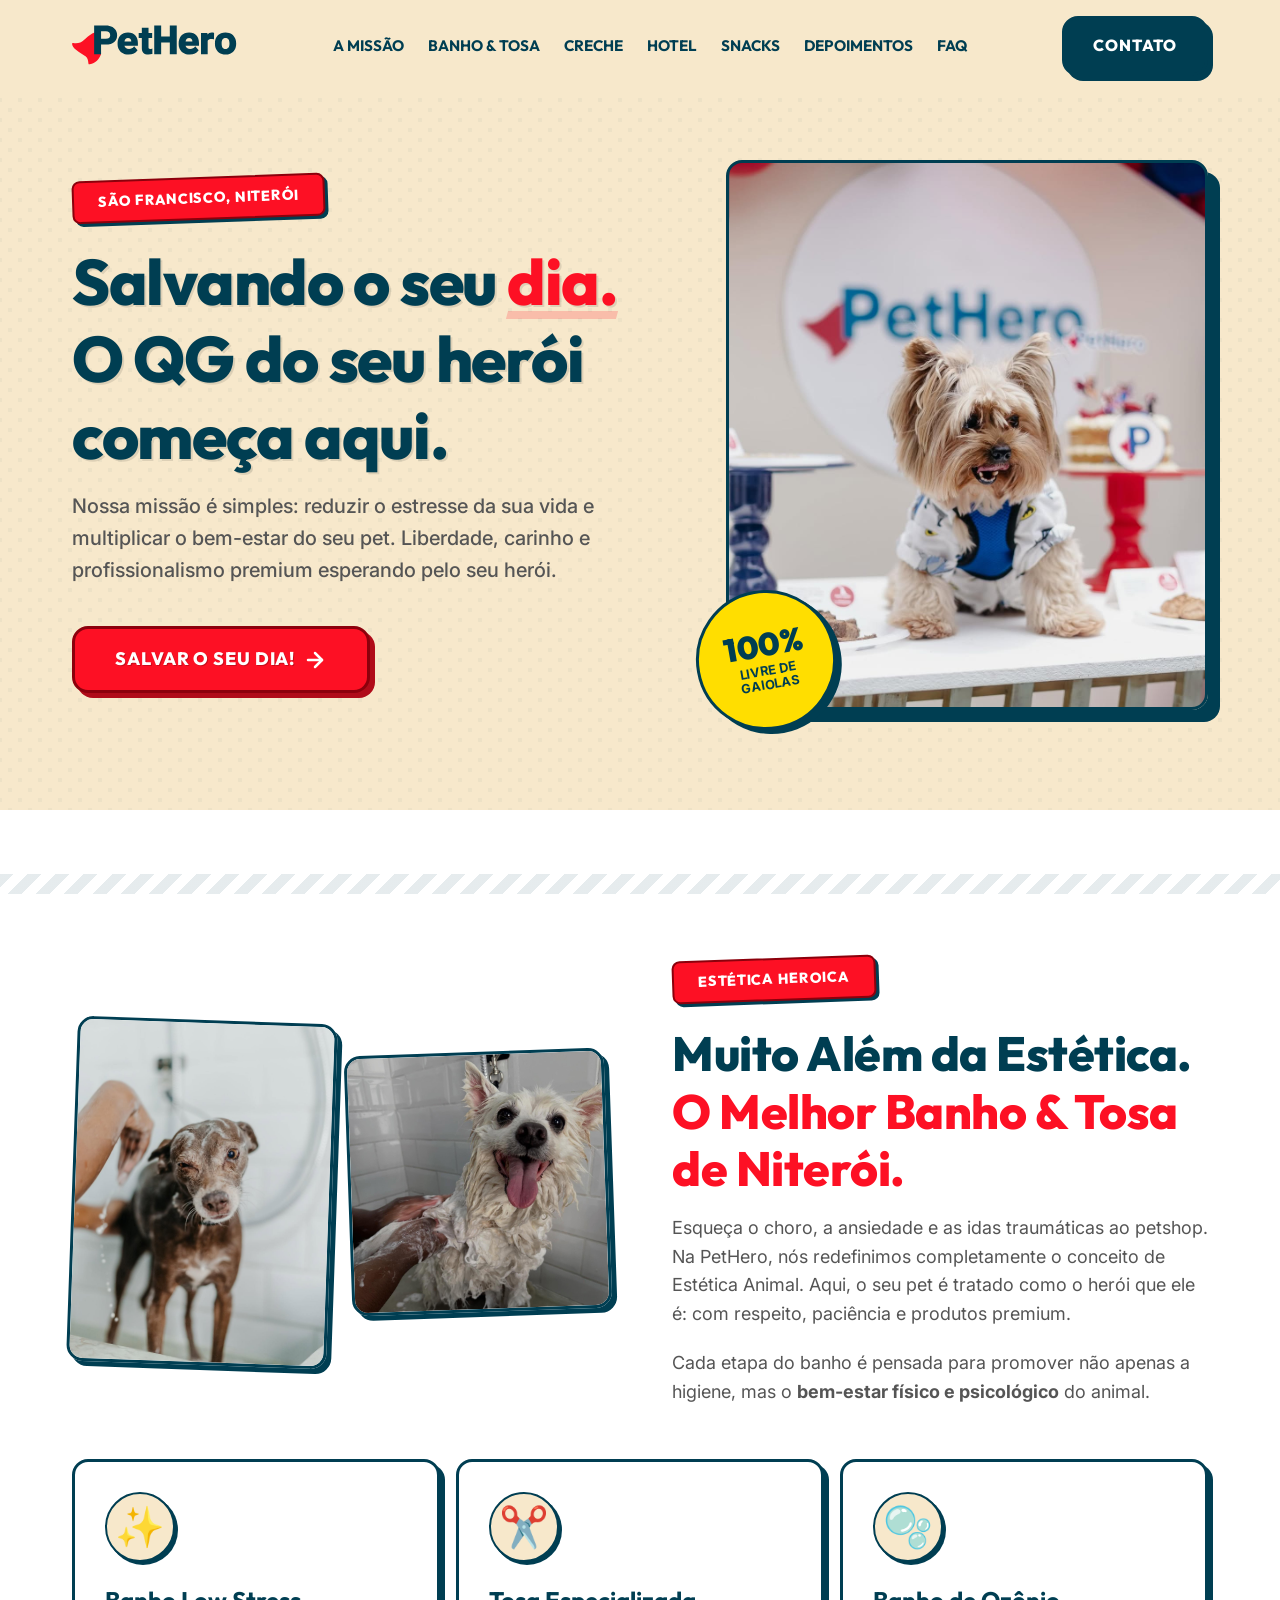
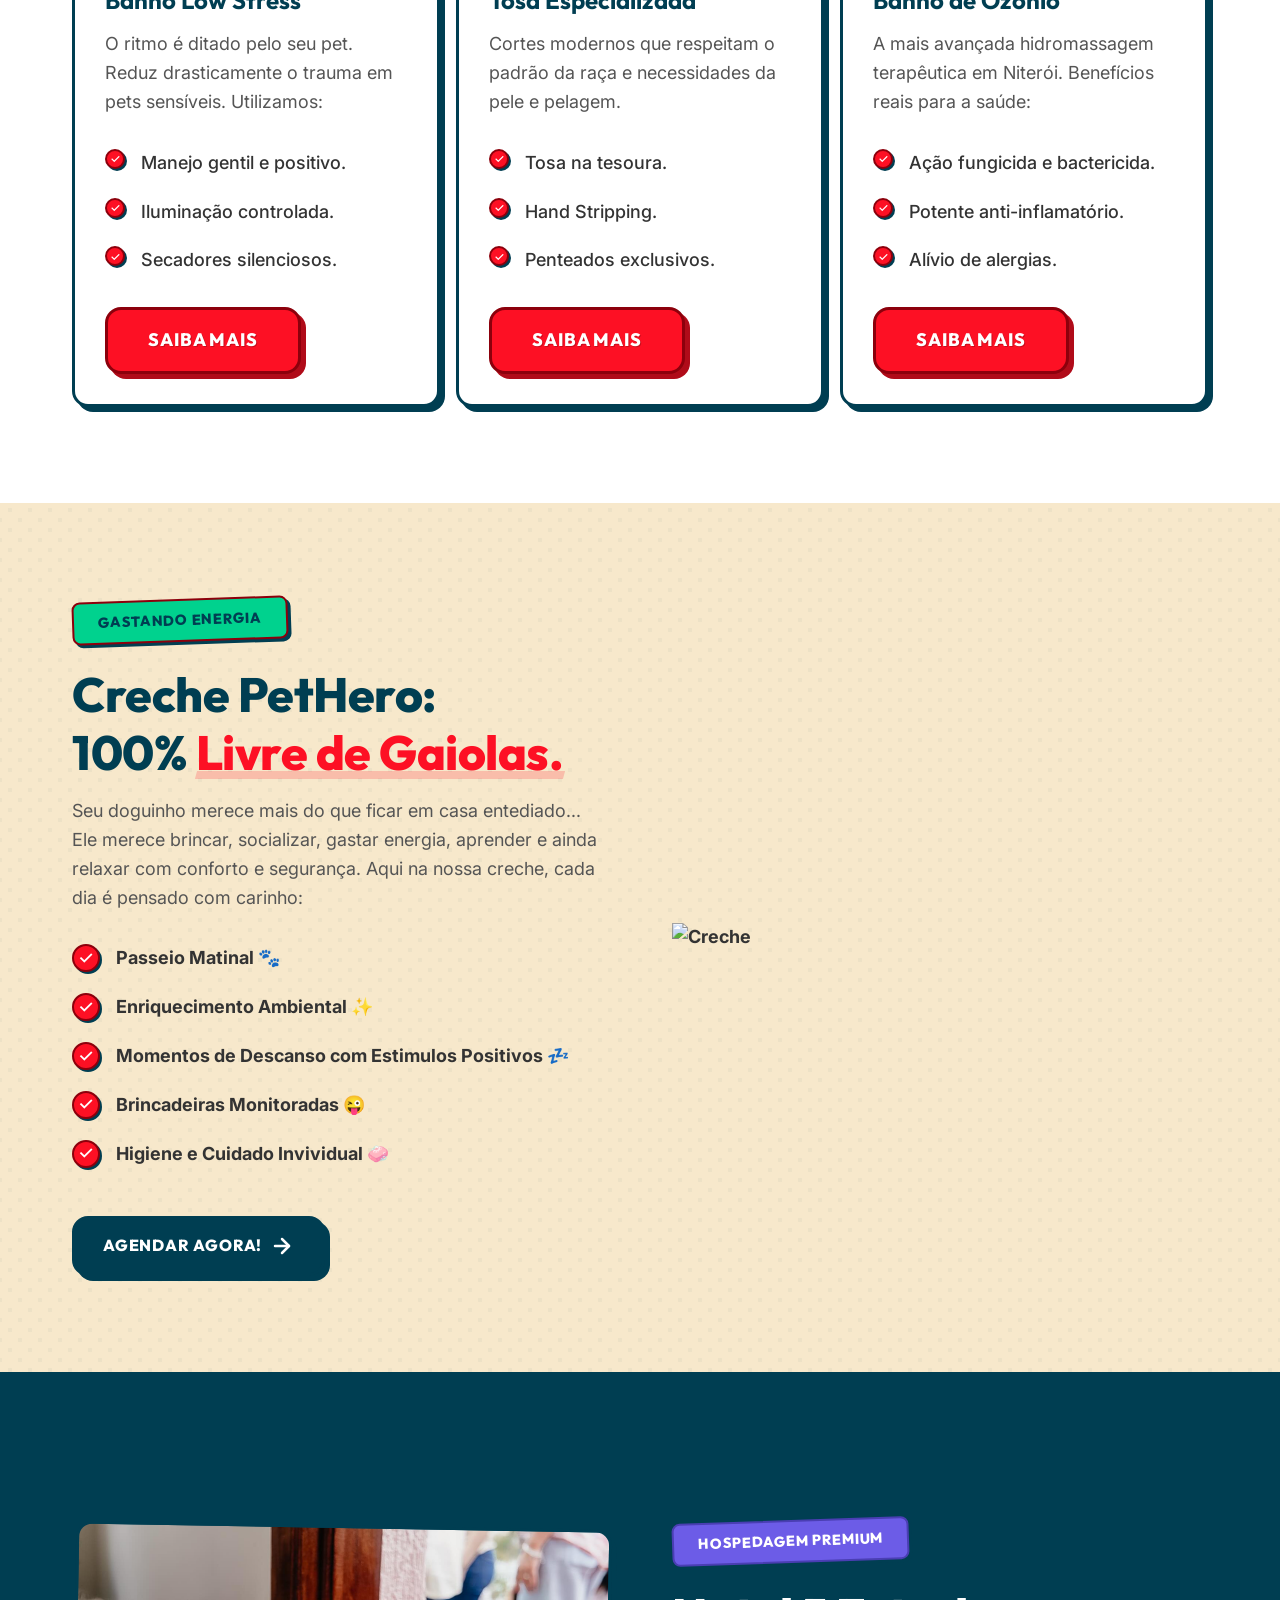
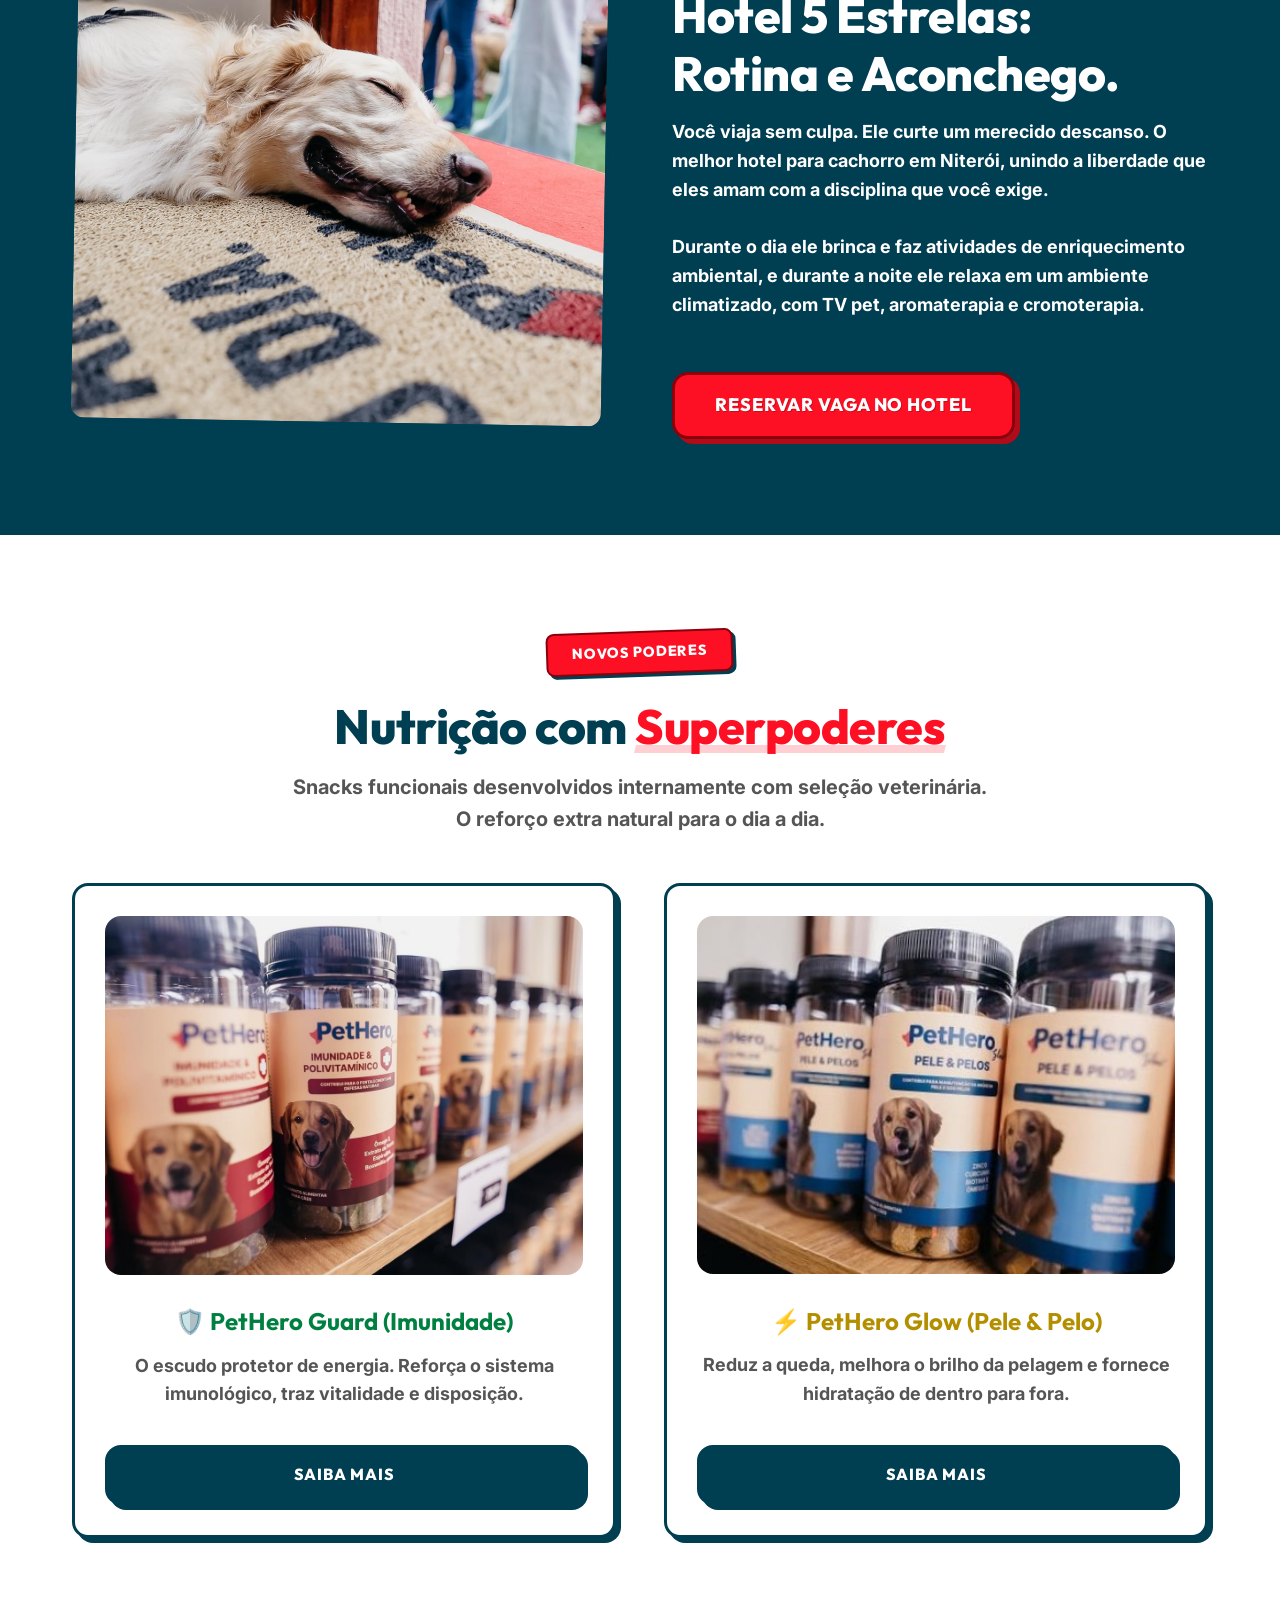
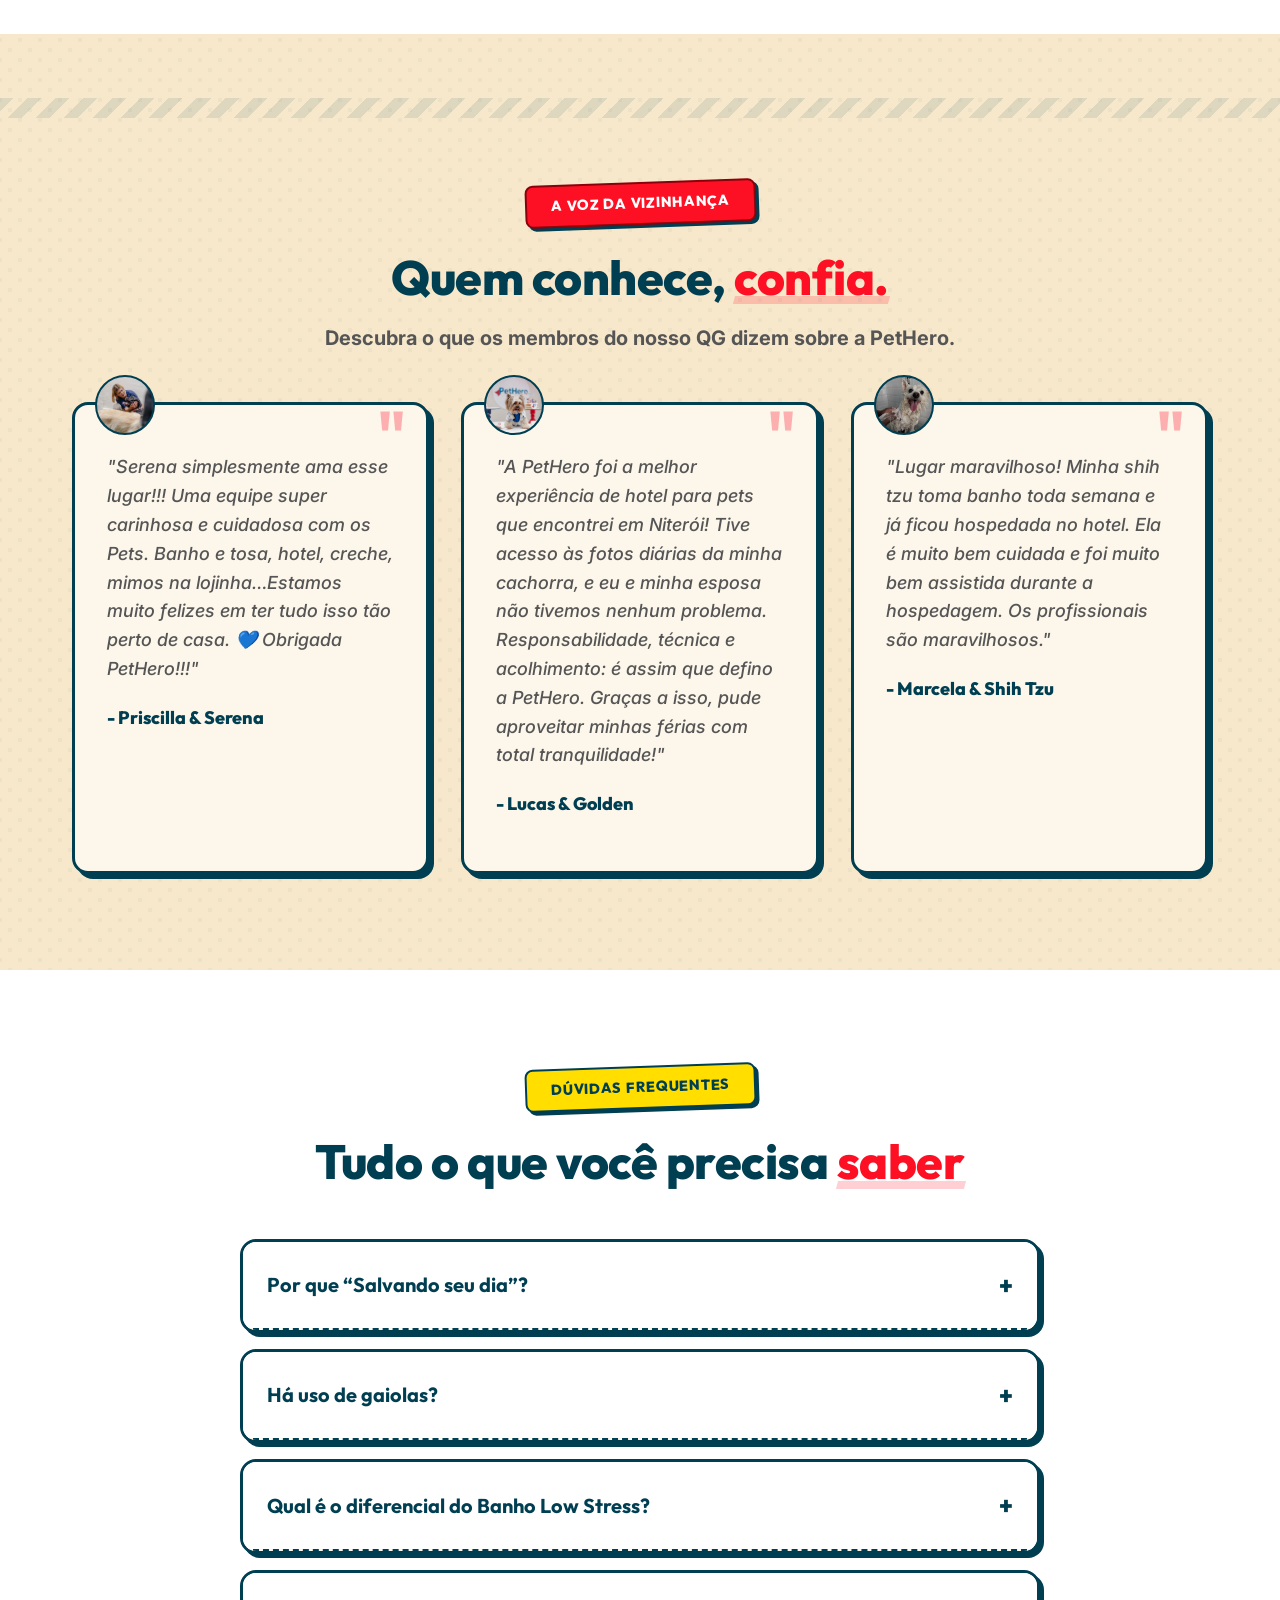
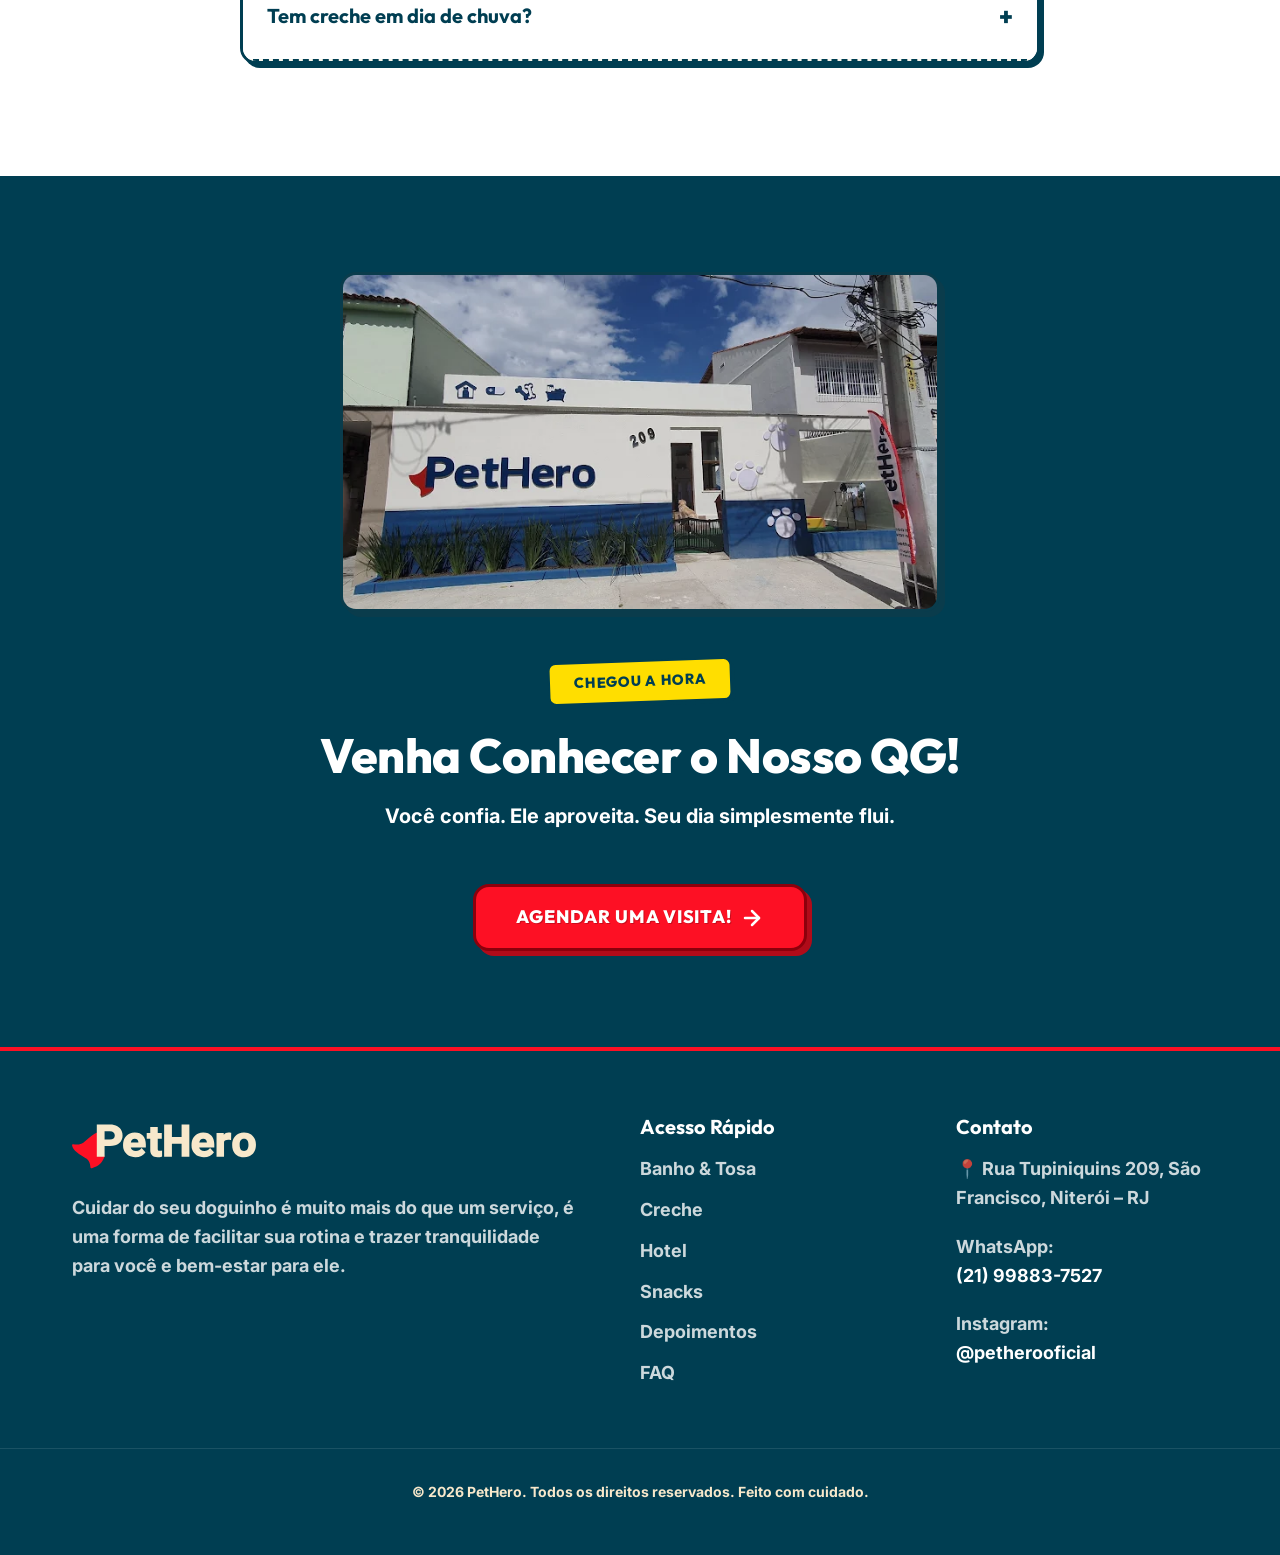
==== index.html @ 19fab800 "Update index.html" ====
<!DOCTYPE html>
<html lang="pt-BR">

<head>
  <meta charset="UTF-8">
  <meta name="viewport" content="width=device-width, initial-scale=1.0">
  <title>PetHero | São Francisco</title>
  <meta name="description"
    content="O QG do seu herói começa aqui. Petshop livre de gaiolas, banho low stress, hotel e creche para cachorro em São Francisco, Niterói.">
  <link rel="preconnect" href="https://fonts.googleapis.com">
  <link rel="preconnect" href="https://fonts.gstatic.com" crossorigin>
  <link
    href="https://fonts.googleapis.com/css2?family=Outfit:wght@400;500;700;800;900&family=Inter:wght@400;500;600;700&display=swap"
    rel="stylesheet">
  <link rel="stylesheet" href="styles.css">
</head>

<body class="comic-texture">

  <!-- Navigation -->
  <nav class="navbar" id="navbar">
    <div class="container nav-container">
      <a href="#" class="logo">
        <img src="Images/logos/LogoDarkText.svg" alt="PetHero Logo" style="height: 48px;">
      </a>
      <div class="nav-links">
        <a href="#missao">A Missão</a>
        <a href="#banho-tosa">Banho & Tosa</a>
        <a href="#creche">Creche</a>
        <a href="#hotel">Hotel</a>
        <a href="#snacks">Snacks</a>
        <a href="#depoimentos">Depoimentos</a>
        <a href="#faq">FAQ</a>
      </div>
      <a href="https://wa.me/5521998837527?text=Ol%C3%A1!%20Gostaria%20de%20falar%20com%20a%20equipe%20PetHero."
        class="btn btn-secondary nav-cta" target="_blank">Contato</a>
      <button class="menu-toggle" aria-label="Abrir menu">
        <span></span>
        <span></span>
        <span></span>
      </button>
    </div>
  </nav>

  <!-- Mobile Menu -->
  <div class="mobile-menu">
    <a href="#missao">A Missão</a>
    <a href="#banho-tosa">Banho & Tosa</a>
    <a href="#creche">Creche</a>
    <a href="#hotel">Hotel</a>
    <a href="#snacks">Snacks</a>
    <a href="#depoimentos">Depoimentos</a>
    <a href="#faq">FAQ</a>
  </div>

  <!-- Hero Section -->
  <section class="hero" id="missao">
    <div class="container hero-container">
      <div class="hero-content fade-in-up">
        <div class="comic-badge">SÃO FRANCISCO, NITERÓI</div>
        <h1>Salvando o seu <span class="highlight">dia.</span><br>O QG do seu herói começa aqui.</h1>
        <p>Nossa missão é simples: reduzir o estresse da sua vida e multiplicar o bem-estar do seu pet. Liberdade,
          carinho e profissionalismo premium esperando pelo seu herói.</p>
        <div class="hero-actions">
          <a href="https://wa.me/5521998837527?text=Ol%C3%A1!%20Gostaria%20de%20salvar%20o%20dia!!"
            class="btn btn-primary btn-large" target="_blank">
            Salvar o seu dia!
            <svg width="24" height="24" viewBox="0 0 24 24" fill="none" stroke="currentColor" stroke-width="2.5"
              stroke-linecap="round" stroke-linejoin="round">
              <path d="M5 12h14"></path>
              <path d="m12 5 7 7-7 7"></path>
            </svg>
          </a>
        </div>
      </div>
      <div class="hero-image-wrapper fade-in-left">
        <!-- Main Hero Image -->
        <div class="image-hero bg-cover"></div>
        <div class="floating-badge">
          <div class="floating-text-inner">
            <strong>100%</strong>
            <span>Livre de<br>Gaiolas</span>
          </div>
        </div>
      </div>
    </div>
  </section>

  <!-- Banho & Tosa Section -->
  <section class="section bg-white" id="banho-tosa">
    <div class="comic-divider"></div>
    <div class="container stack-section">

      <!-- Section Header & Main Feature -->
      <div class="split-section fade-in-up">
        <div class="image-grid-2">
          <img src="Images/content/ShowerDog1.jpg" alt="Banho Tranquilo" class="comic-img img-angled-right">
          <img src="Images/content/ShowerDog2.jpg" alt="Secagem Cuidadosa" class="comic-img img-angled-left"
            style="margin-top: 2rem;">
        </div>
        <div class="section-content">
          <div class="comic-badge">ESTÉTICA HEROICA</div>
          <h2>Muito Além da Estética.<br><span style="color: var(--accent-red);">O Melhor Banho & Tosa de
              Niterói.</span></h2>
          <p>Esqueça o choro, a ansiedade e as idas traumáticas ao petshop. Na PetHero, nós redefinimos completamente o
            conceito de Estética Animal. Aqui, o seu pet é tratado como o herói que ele é: com respeito, paciência e
            produtos premium.</p>
          <p>Cada etapa do banho é pensada para promover não apenas a higiene, mas o <strong>bem-estar físico e
              psicológico</strong> do animal.</p>

        </div>

      </div>

      <!-- Detailed Services Cards -->
      <div class="image-grid-3 fade-in-up mt-4">

        <div class="comic-card">
          <div>
            <div class="feature-icon-comic">✨</div>
            <h3>Banho Low Stress</h3>
            <p>O ritmo é ditado pelo seu pet. Reduz drasticamente o trauma em pets sensíveis.
              Utilizamos:</p>
            <ul class="check-list">
              <li>
                <div class="check-icon-comic" style="width:20px;height:20px;font-size:12px;">✓</div>
                <span>Manejo gentil e positivo.</span>
              </li>
              <li>
                <div class="check-icon-comic" style="width:20px;height:20px;font-size:12px;">✓</div>
                <span>Iluminação controlada.</span>
              </li>
              <li>
                <div class="check-icon-comic" style="width:20px;height:20px;font-size:12px;">✓</div>
                <span>Secadores silenciosos.</span>
              </li>
            </ul>
          </div>
          <a href="https://wa.me/5521998837527?text=Ol%C3%A1!%20Gostaria%20de%20saber%20mais%20sobre%20o%20banho%20low%20stress."
            class="btn btn-primary btn-large" style="width: fit-content;" target="_blank">Saiba Mais</a>
        </div>

        <div class="comic-card">
          <div>
            <div class="feature-icon-comic">✂️</div>
            <h3>Tosa Especializada</h3>
            <p>Cortes modernos que respeitam o padrão da raça e necessidades da pele e pelagem.</p>
            <ul class="check-list">
              <li>
                <div class="check-icon-comic" style="width:20px;height:20px;font-size:12px;">✓</div>
                <span>Tosa na tesoura.</span>
              </li>
              <li>
                <div class="check-icon-comic" style="width:20px;height:20px;font-size:12px;">✓</div>
                <span>Hand Stripping.</span>
              </li>
              <li>
                <div class="check-icon-comic" style="width:20px;height:20px;font-size:12px;">✓</div>
                <span>Penteados exclusivos.</span>
              </li>
            </ul>
          </div>
          <a href="https://wa.me/5521998837527?text=Ol%C3%A1!%20Gostaria%20de%20saber%20mais%20sobre%20a%20tosa."
            class="btn btn-primary btn-large" style="width: fit-content;" target="_blank">Saiba Mais</a>
        </div>

        <div class="comic-card">
          <div>
            <div class="feature-icon-comic">🫧</div>
            <h3>Banho de Ozônio</h3>
            <p>A mais avançada hidromassagem terapêutica em Niterói. Benefícios reais para a saúde:</p>
            <ul class="check-list">
              <li>
                <div class="check-icon-comic" style="width:20px;height:20px;font-size:12px;">✓</div>
                <span>Ação fungicida e bactericida.</span>
              </li>
              <li>
                <div class="check-icon-comic" style="width:20px;height:20px;font-size:12px;">✓</div>
                <span>Potente anti-inflamatório.</span>
              </li>
              <li>
                <div class="check-icon-comic" style="width:20px;height:20px;font-size:12px;">✓</div>
                <span>Alívio de alergias.</span>
              </li>
            </ul>
          </div>
          <a href="https://wa.me/5521998837527?text=Ol%C3%A1!%20Gostaria%20de%20saber%20mais%20sobre%20o%20banho%20de%20ozônio."
            class="btn btn-primary btn-large" style="width: fit-content;" target="_blank">Saiba Mais</a>
        </div>

      </div>

    </div>
  </section>

  <!-- Creche Section -->
  <section class="section creche" id="creche">
    <div class="container split-section">
      <div class="section-content fade-in-up">
        <div class="comic-badge">GASTANDO ENERGIA</div>
        <h2>Creche PetHero:<br>100% <span class="highlight">Livre de Gaiolas.</span></h2>
        <p>Seu doguinho merece mais do que ficar em casa entediado... Ele merece brincar, socializar, gastar energia,
          aprender e ainda relaxar com conforto e segurança. Aqui na nossa creche, cada dia é pensado com carinho:</p>

        <ul class="check-list mt-4">
          <li>
            <div class="check-icon-comic">✓</div>
            <span><strong>Passeio Matinal 🐾</strong></span>
          </li>
          <li>
            <div class="check-icon-comic">✓</div>
            <span><strong>Enriquecimento Ambiental ✨</strong></span>
          </li>
          <li>
            <div class="check-icon-comic">✓</div>
            <span><strong>Momentos de Descanso com Estimulos Positivos 💤</strong></span>
          </li>
          <li>
            <div class="check-icon-comic">✓</div>
            <span><strong>Brincadeiras Monitoradas 😜</strong></span>
          </li>
          <li>
            <div class="check-icon-comic">✓</div>
            <span><strong>Higiene e Cuidado Invividual 🧼</span>
          </li>
        </ul>

        <a href="https://wa.me/5521998837527?text=Ol%C3%A1!%20Quero%20agendar%20um%20dia%20na%20Creche."
          class="btn btn-secondary mt-2" target="_blank">AGENDAR AGORA!
          <svg width="24" height="24" viewBox="0 0 24 24" fill="none" stroke="currentColor" stroke-width="2.5"
            stroke-linecap="round" stroke-linejoin="round">
            <path d="M5 12h14"></path>
            <path d="m12 5 7 7-7 7"></path>
          </svg>
        </a>
      </div>
      <img src="Images/content/Creche.png" alt="Creche" style="width: 100%;" class="fade-in-right">
    </div>
  </section>

  <!-- Hotel Section -->
  <section class="section hotel bg-dark" id="hotel">
    <div class="comic-divider"></div>
    <div class="container split-section">
      <div class="fade-in-left order-mobile-2">
        <img src="Images/content/SonoDog.jpg" alt="Hotel para Cachorros" class="comic-img bg-cover"
          style="height: 500px; transform: rotate(1deg);">
      </div>
      <div class="fade-in-right">
        <div class="comic-badge badge-yellow">HOSPEDAGEM PREMIUM</div>
        <h2>Hotel 5 Estrelas:<br>Rotina e Aconchego.</h2>
        <p>Você viaja sem culpa. Ele curte um merecido descanso. O melhor hotel para cachorro em Niterói, unindo a
          liberdade que eles amam com a disciplina que você exige.<br><br> Durante o dia ele brinca e faz atividades de
          enriquecimento ambiental, e durante a noite ele relaxa em um ambiente climatizado, com TV pet, aromaterapia e
          cromoterapia.</p>

        <a href="https://wa.me/5521998837527?text=Ol%C3%A1!%20Quero%20reservar%20o%20Hotel."
          class="btn btn-primary btn-large mt-4" target="_blank">Reservar Vaga no Hotel</a>
      </div>

    </div>
  </section>

  <!-- Snacks Section -->
  <section class="section bg-white" id="snacks">
    <div class="container text-center fade-in-up">
      <div class="comic-badge">NOVOS PODERES</div>
      <h2>Nutrição com <span class="highlight">Superpoderes</span></h2>
      <p class="subtitle">Snacks funcionais desenvolvidos internamente com seleção veterinária.<br>O reforço extra
        natural para o dia a dia.</p>


      <div class="snacks-grid" style="position:relative; z-index: 2;">
        <div class="comic-card text-left">
          <img src="Images/content/Snacks.jpg" alt="Snacks PetHero"
            style="width: 100%; border-radius: var(--radius-md); margin-bottom: var(--space-md);">
          <h3 style="color:#008040;">🛡️ PetHero Guard (Imunidade)</h3>
          <p>O escudo protetor de energia. Reforça o sistema imunológico, traz vitalidade e disposição.</p>
          <a href="https://wa.me/5521998837527?text=Ol%C3%A1!%20Quero%20conhecer%20o%20PetHero%20Guard."
            class="btn btn-secondary mt-2" target="_blank">SAIBA MAIS</a>
        </div>
        <div class="comic-card text-left">
          <img src="Images/content/Snacks2.jpg" alt="Snacks PetHero"
            style="width: 100%; border-radius: var(--radius-md); margin-bottom: var(--space-md);">
          <h3 style="color:#b38f00;">⚡ PetHero Glow (Pele & Pelo)</h3>
          <p>Reduz a queda, melhora o brilho da pelagem e fornece hidratação de dentro para fora.</p>
          <a href="https://wa.me/5521998837527?text=Ol%C3%A1!%20Quero%20conhecer%20o%20PetHero%20Glow."
            class="btn btn-secondary mt-2" target="_blank">SAIBA MAIS</a>
        </div>


      </div>
    </div>
  </section>

  <!-- Depoimentos Section -->
  <section class="section" id="depoimentos">
    <div class="comic-divider"></div>
    <div class="container">
      <div class="text-center fade-in-up">
        <div class="comic-badge">A VOZ DA VIZINHANÇA</div>
        <h2>Quem conhece, <span class="highlight">confia.</span></h2>
        <p class="subtitle">Descubra o que os membros do nosso QG dizem sobre a PetHero.</p>
      </div>

      <div class="testimonials-grid">
        <div class="testimonial-card fade-in-up">
          <div class="testimonial-avatar" style="background-image: url('Images/content/AdestramentoDog2.jpg');"></div>
          <div class="quote-icon">"</div>
          <p class="testimonial-text">"Serena simplesmente ama esse lugar!!! Uma equipe super carinhosa e cuidadosa com
            os Pets. Banho e tosa, hotel, creche, mimos na lojinha…Estamos muito felizes em ter tudo isso tão perto de
            casa. 💙 Obrigada PetHero!!!"</p>
          <p class="testimonial-author">- Priscilla & Serena</p>
        </div>
        <div class="testimonial-card fade-in-up" style="transition-delay: 0.1s;">
          <div class="testimonial-avatar" style="background-image: url('Images/content/HappyDog1.jpg');"></div>
          <div class="quote-icon">"</div>
          <p class="testimonial-text">"A PetHero foi a melhor experiência de hotel para pets que encontrei em Niterói!
            Tive acesso às fotos diárias da minha cachorra, e eu e minha esposa não tivemos nenhum problema.
            Responsabilidade, técnica e acolhimento: é assim que defino a PetHero. Graças a isso, pude aproveitar minhas
            férias com total tranquilidade!"</p>
          <p class="testimonial-author">- Lucas & Golden</p>
        </div>
        <div class="testimonial-card fade-in-up" style="transition-delay: 0.2s;">
          <div class="testimonial-avatar" style="background-image: url('Images/content/ShowerDog2.jpg');"></div>
          <div class="quote-icon">"</div>
          <p class="testimonial-text">"Lugar maravilhoso! Minha shih tzu toma banho toda semana e já ficou hospedada no
            hotel. Ela é muito bem cuidada e foi muito bem assistida durante a hospedagem. Os profissionais são
            maravilhosos."</p>
          <p class="testimonial-author">- Marcela & Shih Tzu</p>
        </div>
      </div>
    </div>
  </section>

  <!-- FAQ Section -->
  <section class="section bg-white" id="faq">
    <div class="container">
      <div class="text-center fade-in-up">
        <div class="comic-badge badge-yellow">DÚVIDAS FREQUENTES</div>
        <h2>Tudo o que você precisa <span class="highlight">saber</span></h2>
      </div>

      <div class="faq-container fade-in-up">
        <div class="faq-item">
          <div class="faq-question">Por que “Salvando seu dia”? <span class="faq-icon">+</span></div>
          <div class="faq-answer">
            <p>Na PetHero, acreditamos que cuidar do seu doguinho é muito mais do que um serviço, é uma forma de
              facilitar sua rotina e trazer tranquilidade para você e bem-estar para ele.
              Salvamos o seu dia quando: <br>Damos um banho low stress que deixa seu pet limpinho e feliz. <br>Cuidamos
              da
              creche e da hospedagem para você trabalhar ou viajar sem preocupação. <br>Mantemos uma equipe carinhosa,
              atenciosa e pronta pra acolher cada pet como único. <br>Criamos um ambiente seguro, confortável e cheio de
              amor pra eles se sentirem em casa.
              Porque quando seu pet está bem cuidado, seu dia flui melhor.</p>
          </div>
        </div>
        <div class="faq-item">
          <div class="faq-question">Há uso de gaiolas? <span class="faq-icon">+</span></div>
          <div class="faq-answer">
            <p>Aqui na PetHero NÃO USAMOS GAIOLAS! ISSO MESMO!!! Nada de gaiolas pequenas e frias que assustam os
              doguinhos! Nosso manejo é feito avaliando a adaptação, com utilização de baias respeitando o tempo de cada
              doguinho para que eles se sintam seguros, tranquilos e felizes durante toda a experiência.</p>
          </div>
        </div>
        <div class="faq-item">
          <div class="faq-question">Qual é o diferencial do Banho Low Stress? <span class="faq-icon">+</span></div>
          <div class="faq-answer">
            <p>No Low Stress, todo o ritmo do banho é ditado pelos sinais do pet. Usamos aromaterapia, controle de
              temperatura, não forçamos, não seguramos de forma bruta, e os doguinos até usam protetores sonoros. É
              focado no
              bem-estar psicológico dele enquanto fica limpo.</p>
          </div>
        </div>
        <div class="faq-item">
          <div class="faq-question">Tem creche em dia de chuva? <span class="faq-icon">+</span></div>
          <div class="faq-answer">
            <p>Tem sim! Nosso espaço é protegido por toldo e, se algum doguinho se molhar, realizamos a secagem logo
              após as atividades. Conforto e cuidado em primeiro lugar!</p>
          </div>
        </div>
      </div>
    </div>
  </section>

  <!-- Comunidade / Anchor Section -->
  <section class="section bg-dark text-center" id="comunidade">
    <div class="container fade-in-up">
      <img src="Images/content/ShopFront2.jpg" alt="A PetHero" class="comic-img"
        style="max-width: 600px; margin: 0 auto 3rem auto; display: block; filter: grayscale(20%);">

      <div class="comic-badge badge-yellow">CHEGOU A HORA</div>
      <h2>Venha Conhecer o Nosso QG!</h2>
      <p style="font-size: 1.25rem; font-weight:700;">Você confia. Ele aproveita. Seu dia simplesmente flui.</p>

      <a href="https://wa.me/5521998837527?text=Ol%C3%A1!%20Quero%20falar%20com%20a%20equipe%20da%20PetHero."
        class="btn btn-primary btn-large mt-4" style="animation: pulse 2s infinite;" target="_blank">AGENDAR UMA
        VISITA!
        <svg width="24" height="24" viewBox="0 0 24 24" fill="none" stroke="currentColor" stroke-width="2.5"
          stroke-linecap="round" stroke-linejoin="round">
          <path d="M5 12h14"></path>
          <path d="m12 5 7 7-7 7"></path>
        </svg></a>
    </div>
  </section>

  <!-- Footer -->
  <footer class="footer">
    <div class="container footer-container">
      <div>
        <img src="Images/logos/LogoLightText.svg" alt="PetHero Logo" style="height: 54px; margin-bottom: 1rem;">
        <p style="color: rgba(255, 255, 255, 0.8);">Cuidar do seu doguinho é muito mais do que um serviço, é uma forma
          de facilitar sua rotina e trazer tranquilidade para você e bem-estar para ele.</p>
      </div>
      <div>
        <h4>Acesso Rápido</h4>
        <ul>
          <li><a href="#banho-tosa">Banho & Tosa</a></li>
          <li><a href="#creche">Creche</a></li>
          <li><a href="#hotel">Hotel</a></li>
          <li><a href="#snacks">Snacks</a></li>
          <li><a href="#depoimentos">Depoimentos</a></li>
          <li><a href="#faq">FAQ</a></li>
        </ul>
      </div>
      <div>
        <h4>Contato</h4>
        <p style="color: rgba(255, 255, 255, 0.8);">📍 Rua Tupiniquins 209, São Francisco, Niterói – RJ</p>
        <p style="color: rgba(255, 255, 255, 0.8);">WhatsApp:<br> <a
            href="https://wa.me/5521998837527?text=Ol%C3%A1!%20Quero%20falar%20com%20a%20equipe%20da%20PetHero."
            target="_blank" class="contact-link">(21)
            99883-7527</a></p>
        <p style="color: rgba(255, 255, 255, 0.8);">Instagram:<br> <a href="https://www.instagram.com/petherooficial/"
            target="_blank" class="contact-link">@petherooficial</a></p>
      </div>
    </div>
    <div class="text-center"
      style="border-top: 1px solid rgba(255,255,255,0.1); padding-top: 2rem; font-size: 0.875rem;">
      <p style="color: var(--primary-bg);">&copy; 2026 PetHero. Todos os direitos reservados. Feito com cuidado.</p>
    </div>
  </footer>

  <script src="script.js"></script>
</body>

</html>
---- styles.css ----
/* PetHero Premium Aesthetic CSS (Comic Book Refined) */
:root {
  /* Brand Colors */
  --primary-bg: #F7E8CB;
  --primary-light: #fcf6eb;
  --secondary-dark: #003E52;
  --secondary-light: #005670;
  --accent-red: #FD1024;
  --accent-hover: #e00e1f;
  --text-main: #333333;
  --text-muted: #555555;
  --white: #ffffff;

  /* Typography */
  --font-heading: 'Outfit', sans-serif;
  --font-body: 'Inter', sans-serif;

  /* Comic Structural */
  --radius-sm: 8px;
  --radius-md: 16px;
  --radius-lg: 32px;
  --radius-full: 9999px;

  --border-comic: 3px solid var(--secondary-dark);
  --shadow-comic: 5px 5px 0px var(--secondary-dark);
  --shadow-comic-hover: 8px 8px 0px var(--secondary-dark);
  --shadow-comic-red: 5px 5px 0px #b00b19;
  /* Darker red for contrast shadow */
  --transition-bounce: all 0.4s cubic-bezier(0.175, 0.885, 0.32, 1.275);

  /* Spacing */
  --space-sm: 1rem;
  --space-md: 2rem;
  --space-lg: 4rem;
  --space-xl: 6rem;
}

/* Halftone / Comic Texture */
.comic-texture {
  /* Subtle dot pattern mimicking halftone printing */
  background-image: radial-gradient(rgba(0, 62, 82, 0.04) 15%, transparent 16%), radial-gradient(rgba(0, 62, 82, 0.04) 15%, transparent 16%);
  background-size: 20px 20px;
  background-position: 0 0, 10px 10px;
}

/* Reset */
* {
  margin: 0;
  padding: 0;
  box-sizing: border-box;
}

html {
  scroll-behavior: smooth;
  scroll-padding-top: 80px;
}

body {
  font-family: var(--font-body);
  font-size: 1.125rem;
  line-height: 1.6;
  color: var(--text-main);
  background-color: var(--primary-bg);
  overflow-x: hidden;
}

/* Typography elements */
h1,
h2,
h3,
h4,
h5,
h6 {
  font-family: var(--font-heading);
  color: var(--secondary-dark);
  margin-bottom: 1rem;
  line-height: 1.2;
}

h1 {
  font-size: clamp(2.5rem, 5vw, 4rem);
  font-weight: 800;
  letter-spacing: -0.02em;
  text-shadow: 2px 2px 0px rgba(0, 0, 0, 0.1);
  /* Slight pop */
}

h2 {
  font-size: clamp(2rem, 4vw, 3rem);
  font-weight: 800;
  letter-spacing: -0.01em;
}

h3 {
  font-size: 1.5rem;
  font-weight: 700;
}

p {
  margin-bottom: 1.25rem;
  color: var(--text-muted);
}

.subtitle {
  font-size: 1.25rem;
  max-width: 800px;
  margin: 0 auto 2rem auto;
}

.highlight {
  color: var(--accent-red);
  position: relative;
  display: inline-block;
}

.highlight::after {
  content: '';
  position: absolute;
  bottom: 2px;
  left: 0;
  width: 100%;
  height: 8px;
  background-color: rgba(253, 16, 36, 0.2);
  z-index: -1;
  transform: skewX(-15deg);
}

a {
  text-decoration: none;
  color: inherit;
  transition: all 0.3s ease;
}

/* Utilities */
.container {
  max-width: 1200px;
  margin: 0 auto;
  padding: 0 2rem;
}

.text-center {
  text-align: center;
}

.mt-2 {
  margin-top: 1rem;
}

.mt-4 {
  margin-top: 2rem;
}

/* Dynamic Image Grids */
.image-grid-2 {
  display: grid;
  grid-template-columns: 1fr 1fr;
  gap: 1rem;
}

.image-grid-3 {
  display: grid;
  grid-template-columns: 1fr 1fr 1fr;
  gap: 1rem;
}

@media (max-width: 768px) {
  .image-grid-3 {
    grid-template-columns: 1fr;
    grid-template-rows: 1fr 1fr 1fr;
  }
}

.comic-img {
  width: 100%;
  height: auto;
  border-radius: var(--radius-md);
  border: var(--border-comic);
  box-shadow: var(--shadow-comic);
  object-fit: cover;
  transition: var(--transition-bounce);
}

.comic-img:hover {
  transform: translate(-3px, -3px);
  box-shadow: var(--shadow-comic-hover);
}

.img-angled-right {
  transform: rotate(2deg);
}

.img-angled-left {
  transform: rotate(-2deg);
}

.img-angled-right:hover {
  transform: rotate(4deg) translate(-3px, -3px);
}

.img-angled-left:hover {
  transform: rotate(-4deg) translate(-3px, -3px);
}

.bg-cover {
  background-size: cover;
  background-position: center;
}

/* Buttons (Comic Style) */
.btn {
  display: inline-flex;
  align-items: center;
  justify-content: center;
  gap: 0.5rem;
  padding: 0.875rem 1.75rem;
  border-radius: var(--radius-md);
  font-family: var(--font-heading);
  font-weight: 800;
  font-size: 1rem;
  cursor: pointer;
  transition: var(--transition-bounce);
  border: var(--border-comic);
  text-transform: uppercase;
  letter-spacing: 0.05em;
}

.btn-large {
  padding: 1rem 2.5rem;
  font-size: 1.125rem;
}

.btn-primary {
  background-color: var(--accent-red);
  color: var(--white);
  box-shadow: var(--shadow-comic-red);
  border-color: #8c000c;
  /* Darker border for primary */
  text-shadow: 1px 1px 0px rgba(0, 0, 0, 0.2);
}

.btn-primary:hover {
  background-color: var(--accent-hover);
  transform: translate(-3px, -3px);
  box-shadow: 8px 8px 0px #b00b19;
  color: white;
}

.btn-secondary {
  background-color: var(--secondary-dark);
  color: var(--white);
  box-shadow: var(--shadow-comic);
  border-color: var(--secondary-dark);
}

.btn-secondary:hover {
  background-color: var(--secondary-light);
  transform: translate(-3px, -3px);
  box-shadow: var(--shadow-comic-hover);
  color: white;
}

/* Comic Badges (Pow! Bam! Style) */
.comic-badge {
  display: inline-block;
  padding: 0.5rem 1.5rem;
  background-color: var(--accent-red);
  color: var(--white);
  border: 2px solid #8c000c;
  border-radius: var(--radius-sm);
  font-family: var(--font-heading);
  font-size: 0.9rem;
  font-weight: 800;
  letter-spacing: 0.05em;
  text-transform: uppercase;
  margin-bottom: 1.5rem;
  box-shadow: 3px 3px 0px var(--secondary-dark);
  transform: rotate(-2deg);
}

.badge-center {
  margin-left: auto;
  margin-right: auto;
  transform: rotate(1deg);
}

.badge-yellow {
  background-color: #FFDE00;
  color: var(--secondary-dark);
  border-color: var(--secondary-dark);
}

/* Comic Dividers */
.comic-divider {
  width: 100%;
  height: 20px;
  background-image: repeating-linear-gradient(-45deg,
      transparent,
      transparent 10px,
      var(--secondary-dark) 10px,
      var(--secondary-dark) 20px);
  opacity: 0.1;
  margin: -2rem 0 4rem 0;
}

/* Navbar */
.navbar {
  position: fixed;
  top: 0;
  left: 0;
  width: 100%;
  background-color: var(--primary-bg);
  border-bottom: 3px solid transparent;
  z-index: 1000;
  padding: 1rem 0;
  transition: all 0.3s ease;
}

.navbar.scrolled {
  padding: 0.75rem 0;
  background-color: var(--white);
  border-bottom: var(--border-comic);
  box-shadow: 0 4px 0px rgba(0, 62, 82, 0.1);
}

.nav-container {
  display: flex;
  justify-content: space-between;
  align-items: center;
}

.nav-links {
  display: flex;
  gap: 1.5rem;
  align-items: center;
}

.nav-links a {
  font-family: var(--font-heading);
  font-weight: 700;
  color: var(--secondary-dark);
  font-size: 0.95rem;
  text-transform: uppercase;
  position: relative;
}

.nav-links a::after {
  content: '';
  position: absolute;
  bottom: -4px;
  left: 0;
  width: 0;
  height: 3px;
  background-color: var(--accent-red);
  transition: width 0.3s ease;
}

.nav-links a:hover::after {
  width: 100%;
}

.menu-toggle {
  display: none;
  flex-direction: column;
  gap: 5px;
  background: none;
  border: none;
  cursor: pointer;
  z-index: 1001;
}

.menu-toggle span {
  width: 25px;
  height: 3px;
  background-color: var(--secondary-dark);
  transition: 0.3s;
}

.mobile-menu {
  position: fixed;
  top: 0;
  left: 100%;
  width: 100%;
  height: 100vh;
  background-color: var(--primary-bg);
  z-index: 999;
  display: flex;
  flex-direction: column;
  align-items: center;
  justify-content: center;
  gap: 1.5rem;
  transition: left 0.3s ease;
  background-image: radial-gradient(rgba(0, 62, 82, 0.04) 15%, transparent 16%);
  background-size: 20px 20px;
}

.mobile-menu.active {
  left: 0;
}

.mobile-menu a {
  font-family: var(--font-heading);
  font-size: 1.5rem;
  font-weight: 800;
  color: var(--secondary-dark);
  text-transform: uppercase;
}

/* Sections */
.section {
  padding: var(--space-xl) 0;
  position: relative;
  z-index: 1;
}

/* Hero Section */
.hero {
  padding: calc(var(--space-xl) + 60px) 0 var(--space-xl) 0;
  min-height: 90vh;
  display: flex;
  align-items: center;
  position: relative;
}

.hero-container {
  display: grid;
  grid-template-columns: 1.1fr 0.9fr;
  gap: 4rem;
  align-items: center;
}

.hero-content p {
  font-size: 1.25rem;
  margin-bottom: 2.5rem;
  font-weight: 500;
}

.hero-image-wrapper {
  position: relative;
  height: 550px;
}

.image-hero {
  width: 100%;
  height: 100%;
  border-radius: var(--radius-md);
  border: var(--border-comic);
  box-shadow: 12px 12px 0px var(--secondary-dark);
  background-image: url('Images/content/HappyDog1.jpg');
  position: relative;
  z-index: 2;
}

/* Pop-out floating hero element */
.floating-badge {
  position: absolute;
  bottom: -20px;
  left: -30px;
  background: #FFDE00;
  /* Comic Yellow */
  padding: 1.5rem;
  border: var(--border-comic);
  border-radius: 50%;
  box-shadow: var(--shadow-comic);
  display: flex;
  align-items: center;
  justify-content: center;
  text-align: center;
  width: 140px;
  height: 140px;
  z-index: 3;
  transform: rotate(-10deg);
  animation: bounce 3s infinite alternate;
}

.floating-text-inner {
  display: flex;
  flex-direction: column;
}

.floating-text-inner strong {
  font-family: var(--font-heading);
  font-size: 2rem;
  color: var(--secondary-dark);
  line-height: 1;
  font-weight: 900;
}

.floating-text-inner span {
  font-size: 0.8rem;
  font-weight: 700;
  text-transform: uppercase;
  color: var(--secondary-dark);
  line-height: 1.1;
  margin-top: 4px;
}

/* General Flex/Grid Layouts */
.split-section {
  display: grid;
  grid-template-columns: 1fr 1fr;
  gap: 4rem;
  align-items: center;
}

/* Alternate backgrounds */
.bg-white {
  background-color: var(--white);
}

.bg-dark {
  background-color: var(--secondary-dark);
  color: var(--white);
}

.bg-dark h2,
.bg-dark p {
  color: var(--white);
}

/* Comic Card / Feature */
.comic-card {
  background: var(--white);
  padding: 30px;
  border-radius: var(--radius-md);
  border: var(--border-comic);
  box-shadow: var(--shadow-comic);
  transition: var(--transition-bounce);
  position: relative;
  display: flex;
  flex-direction: column;
  justify-content: space-between;
}

.comic-card:hover {
  transform: translate(-4px, -4px);
  box-shadow: var(--shadow-comic-hover);
}

.feature-icon-comic {
  font-size: 2.5rem;
  width: 70px;
  height: 70px;
  display: flex;
  align-items: center;
  justify-content: center;
  background: var(--primary-bg);
  border: 2px solid var(--secondary-dark);
  border-radius: 50%;
  margin-bottom: 1.5rem;
  box-shadow: 3px 3px 0px var(--secondary-dark);
}

/* Creche & Hotel specific */
.creche .comic-badge {
  background-color: #00D28E;
  color: var(--secondary-dark);
}

.hotel .comic-badge {
  background-color: #6C5CE7;
  color: var(--white);
  border-color: #4a3eb3;
}

.check-list {
  list-style: none;
  margin: 2rem 0;
}

.check-list li {
  display: flex;
  align-items: flex-start;
  gap: 1rem;
  margin-bottom: 1.25rem;
  font-size: 1.125rem;
  font-weight: 500;
}

.check-icon-comic {
  width: 28px;
  height: 28px;
  background: var(--accent-red);
  color: white;
  border-radius: 50%;
  display: flex;
  align-items: center;
  justify-content: center;
  border: 2px solid #8c000c;
  flex-shrink: 0;
  box-shadow: 2px 2px 0px var(--secondary-dark);
}

/* Snacks Grid */
.snacks-grid {
  display: grid;
  grid-template-columns: repeat(2, 1fr);
  gap: 3rem;
  margin-top: 3rem;
}

/* Testimonials */
.testimonials-grid {
  display: grid;
  grid-template-columns: repeat(3, 1fr);
  gap: 2rem;
  margin-top: 3rem;
}

.testimonial-card {
  background: var(--primary-light);
  padding: 2rem;
  border-radius: var(--radius-md);
  border: var(--border-comic);
  box-shadow: var(--shadow-comic);
  position: relative;
}

.testimonial-avatar {
  width: 60px;
  height: 60px;
  border-radius: 50%;
  border: 2px solid var(--secondary-dark);
  position: absolute;
  top: -30px;
  left: 20px;
  background-image: url('Images/content/HappyDog2.jpg');
  /* placeholder for avatar */
  background-size: cover;
  background-position: center;
}

.quote-icon {
  font-family: var(--font-heading);
  font-size: 4rem;
  color: var(--accent-red);
  opacity: 0.3;
  line-height: 0;
  position: absolute;
  top: 30px;
  right: 20px;
}

.testimonial-text {
  margin-top: 1rem;
  font-style: italic;
  font-weight: 500;
}

.testimonial-author {
  font-family: var(--font-heading);
  font-weight: 800;
  color: var(--secondary-dark);
  margin-top: 1rem;
}

/* FAQ */
.faq-container {
  max-width: 800px;
  margin: 3rem auto 0 auto;
}

.faq-item {
  background: var(--white);
  border: var(--border-comic);
  border-radius: var(--radius-md);
  margin-bottom: 1rem;
  box-shadow: 4px 4px 0px var(--secondary-dark);
  overflow: hidden;
}

.faq-question {
  padding: 1.5rem;
  font-family: var(--font-heading);
  font-weight: 700;
  font-size: 1.25rem;
  color: var(--secondary-dark);
  cursor: pointer;
  display: flex;
  justify-content: space-between;
  align-items: center;
  background: var(--white);
  transition: background 0.3s ease;
}

.faq-question:hover {
  background: var(--primary-light);
}

.faq-icon {
  font-size: 1.5rem;
  font-weight: 900;
  transition: transform 0.3s ease;
}

.faq-item.active .faq-icon {
  transform: rotate(45deg);
  color: var(--accent-red);
}

.faq-answer {
  padding: 0 1.5rem;
  max-height: 0;
  overflow: hidden;
  transition: max-height 0.4s ease, padding 0.4s ease;
  background: var(--primary-light);
  border-top: 2px dashed var(--secondary-dark);
}

.faq-item.active .faq-answer {
  padding: 1.5rem;
  max-height: 800px;
}

/* Footer */
.footer {
  background-color: var(--secondary-dark);
  color: var(--white);
  padding: 4rem 0 2rem 0;
  border-top: 4px solid var(--accent-red);
  position: relative;
}

.footer-container {
  display: grid;
  grid-template-columns: 2fr 1fr 1fr;
  gap: 4rem;
  margin-bottom: 3rem;
}

.footer h4 {
  color: var(--white);
  font-size: 1.25rem;
}

.footer ul {
  list-style: none;
}

.footer ul li {
  margin-bottom: 0.75rem;
}

.footer a {
  color: rgba(255, 255, 255, 0.8);
}

.footer a:hover {
  color: var(--accent-red);
}

.contact-link {
  font-weight: 700;
  color: var(--white) !important;
}

/* Animations */
@keyframes bounce {
  0% {
    transform: translateY(0) rotate(-10deg);
  }

  100% {
    transform: translateY(-10px) rotate(-5deg);
  }
}

@keyframes float {
  0% {
    transform: translateY(0px);
  }

  50% {
    transform: translateY(-15px);
  }

  100% {
    transform: translateY(0px);
  }
}

/* Initial States for JS Intersection Observer */
.fade-in-up {
  opacity: 0;
  transform: translateY(30px);
  transition: opacity 0.8s ease-out, transform 0.8s ease-out;
}

.fade-in-left {
  opacity: 0;
  transform: translateX(-30px);
  transition: opacity 0.8s ease-out, transform 0.8s ease-out;
}

.fade-in-right {
  opacity: 0;
  transform: translateX(30px);
  transition: opacity 0.8s ease-out, transform 0.8s ease-out;
}

.visible {
  opacity: 1;
  transform: translate(0);
}

/* Responsive Design */
@media (max-width: 992px) {

  .split-section,
  .hero-container {
    grid-template-columns: 1fr;
    gap: 3rem;
  }

  .order-mobile-2 {
    order: 2;
  }

  .testimonials-grid {
    grid-template-columns: 1fr;
  }

  .footer-container {
    grid-template-columns: 1fr 1fr;
  }

  .floating-badge {
    width: 100px;
    height: 100px;
    left: -10px;
    bottom: -10px;
  }

  .floating-text-inner strong {
    font-size: 1.5rem;
  }
}

@media (max-width: 768px) {

  .nav-links,
  .nav-cta {
    display: none;
  }

  .menu-toggle {
    display: flex;
  }

  h1 {
    font-size: 2.2rem;
  }

  .snacks-grid {
    grid-template-columns: 1fr;
  }

  .hero {
    padding-top: 120px;
    text-align: center;
  }

  .footer-container {
    grid-template-columns: 1fr;
  }

  .image-grid-2 {
    grid-template-columns: 1fr;
  }
}
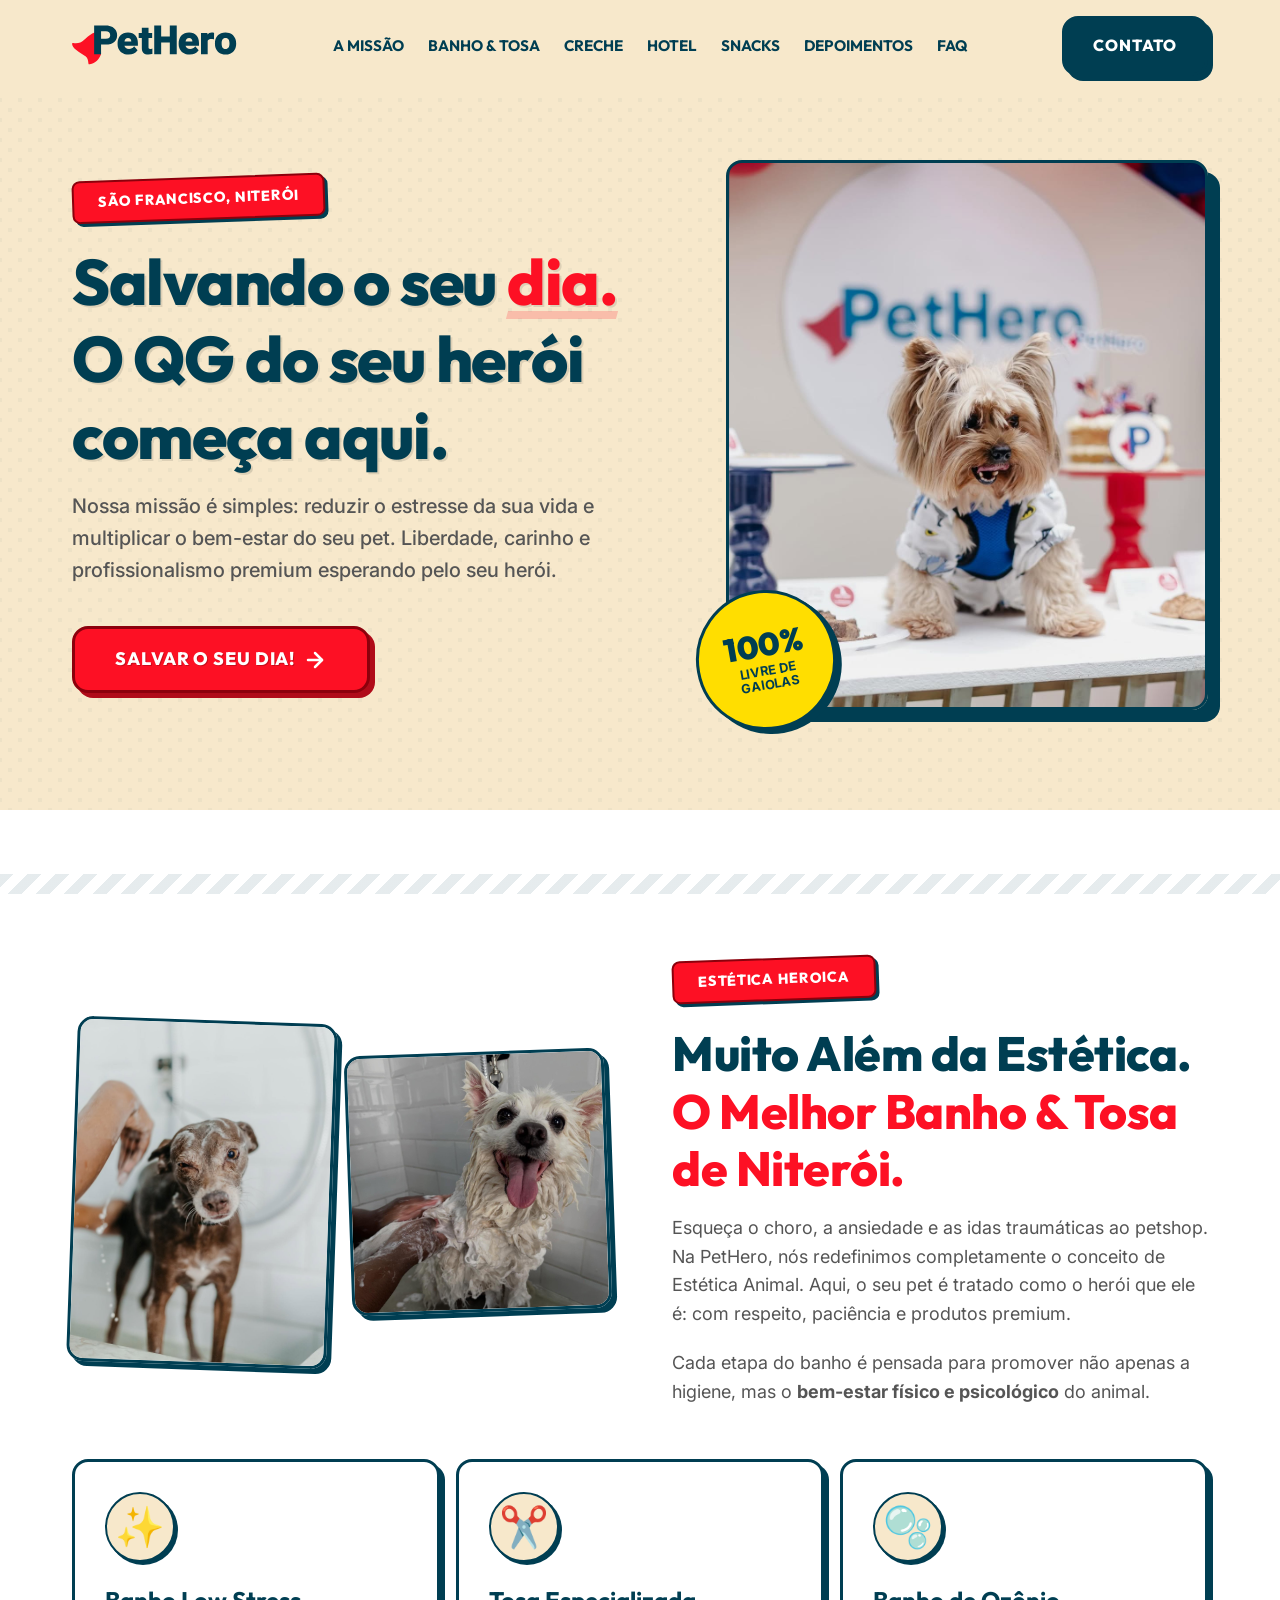
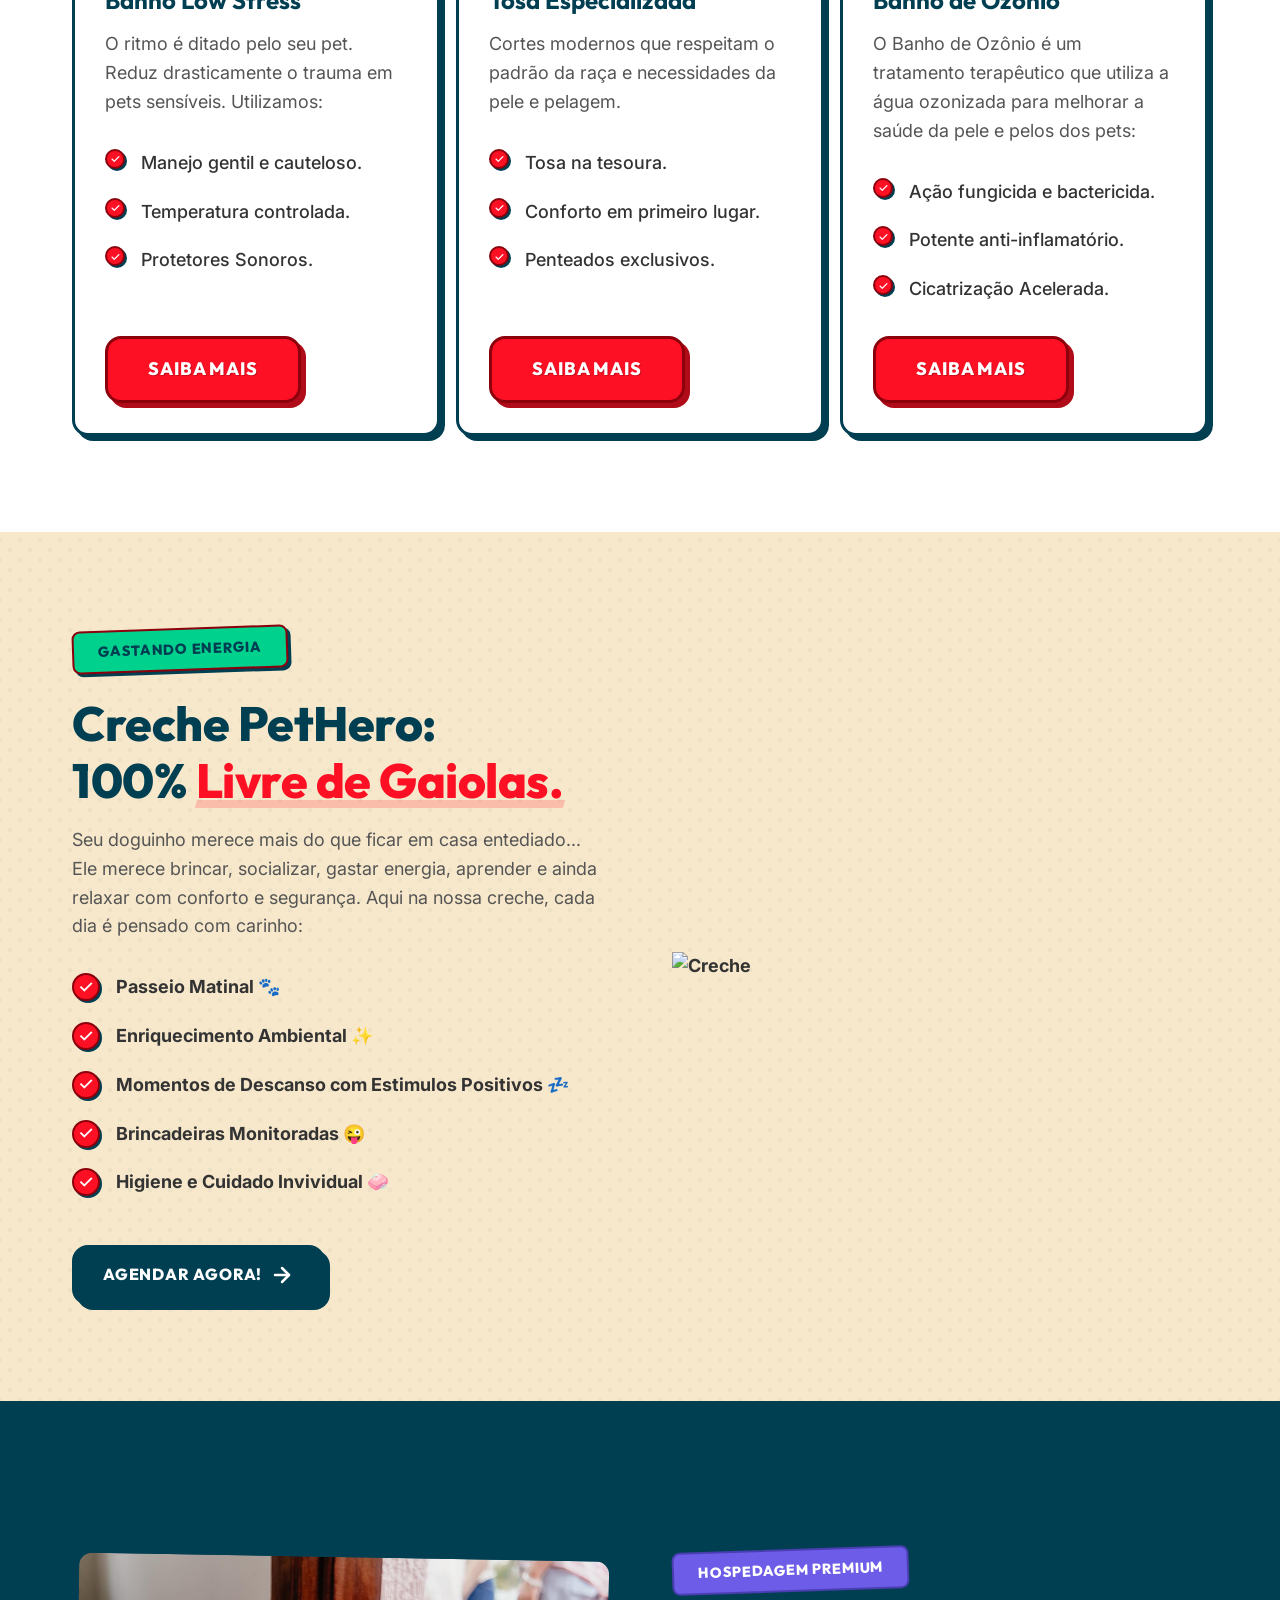
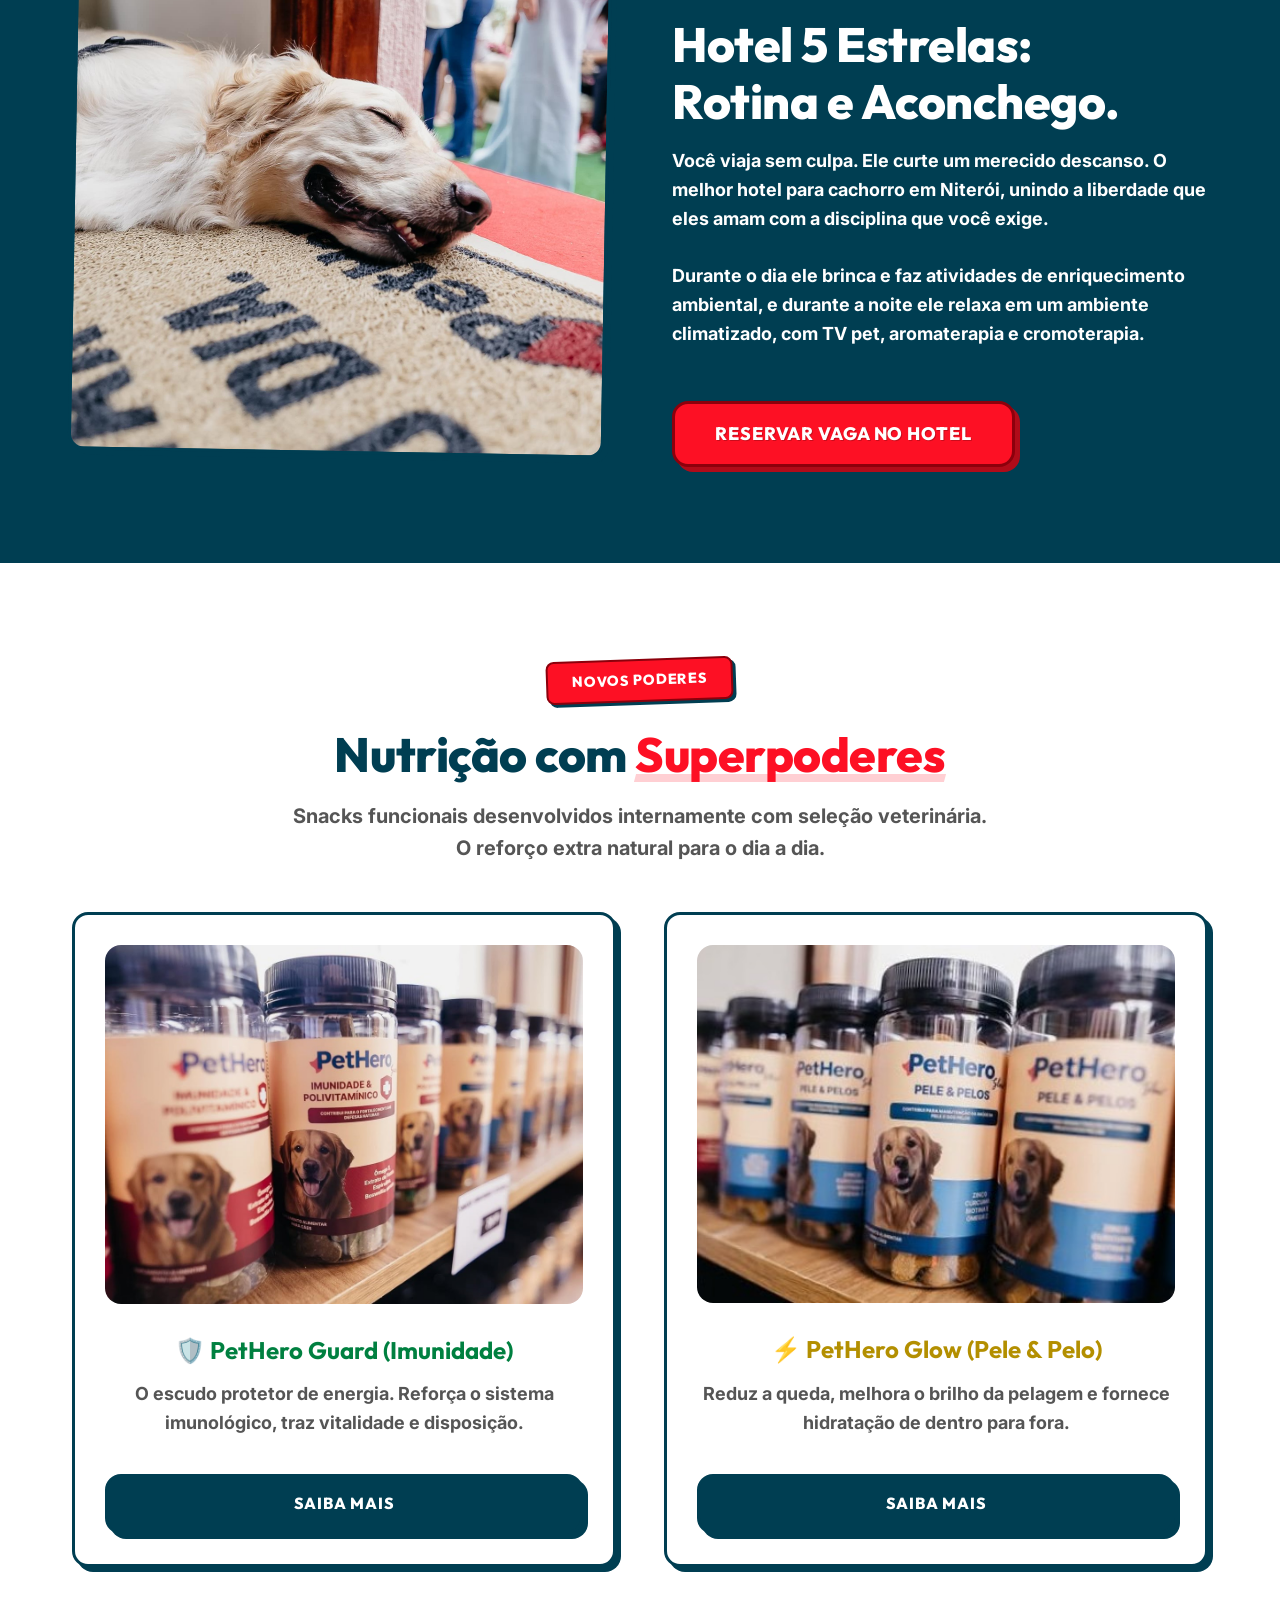
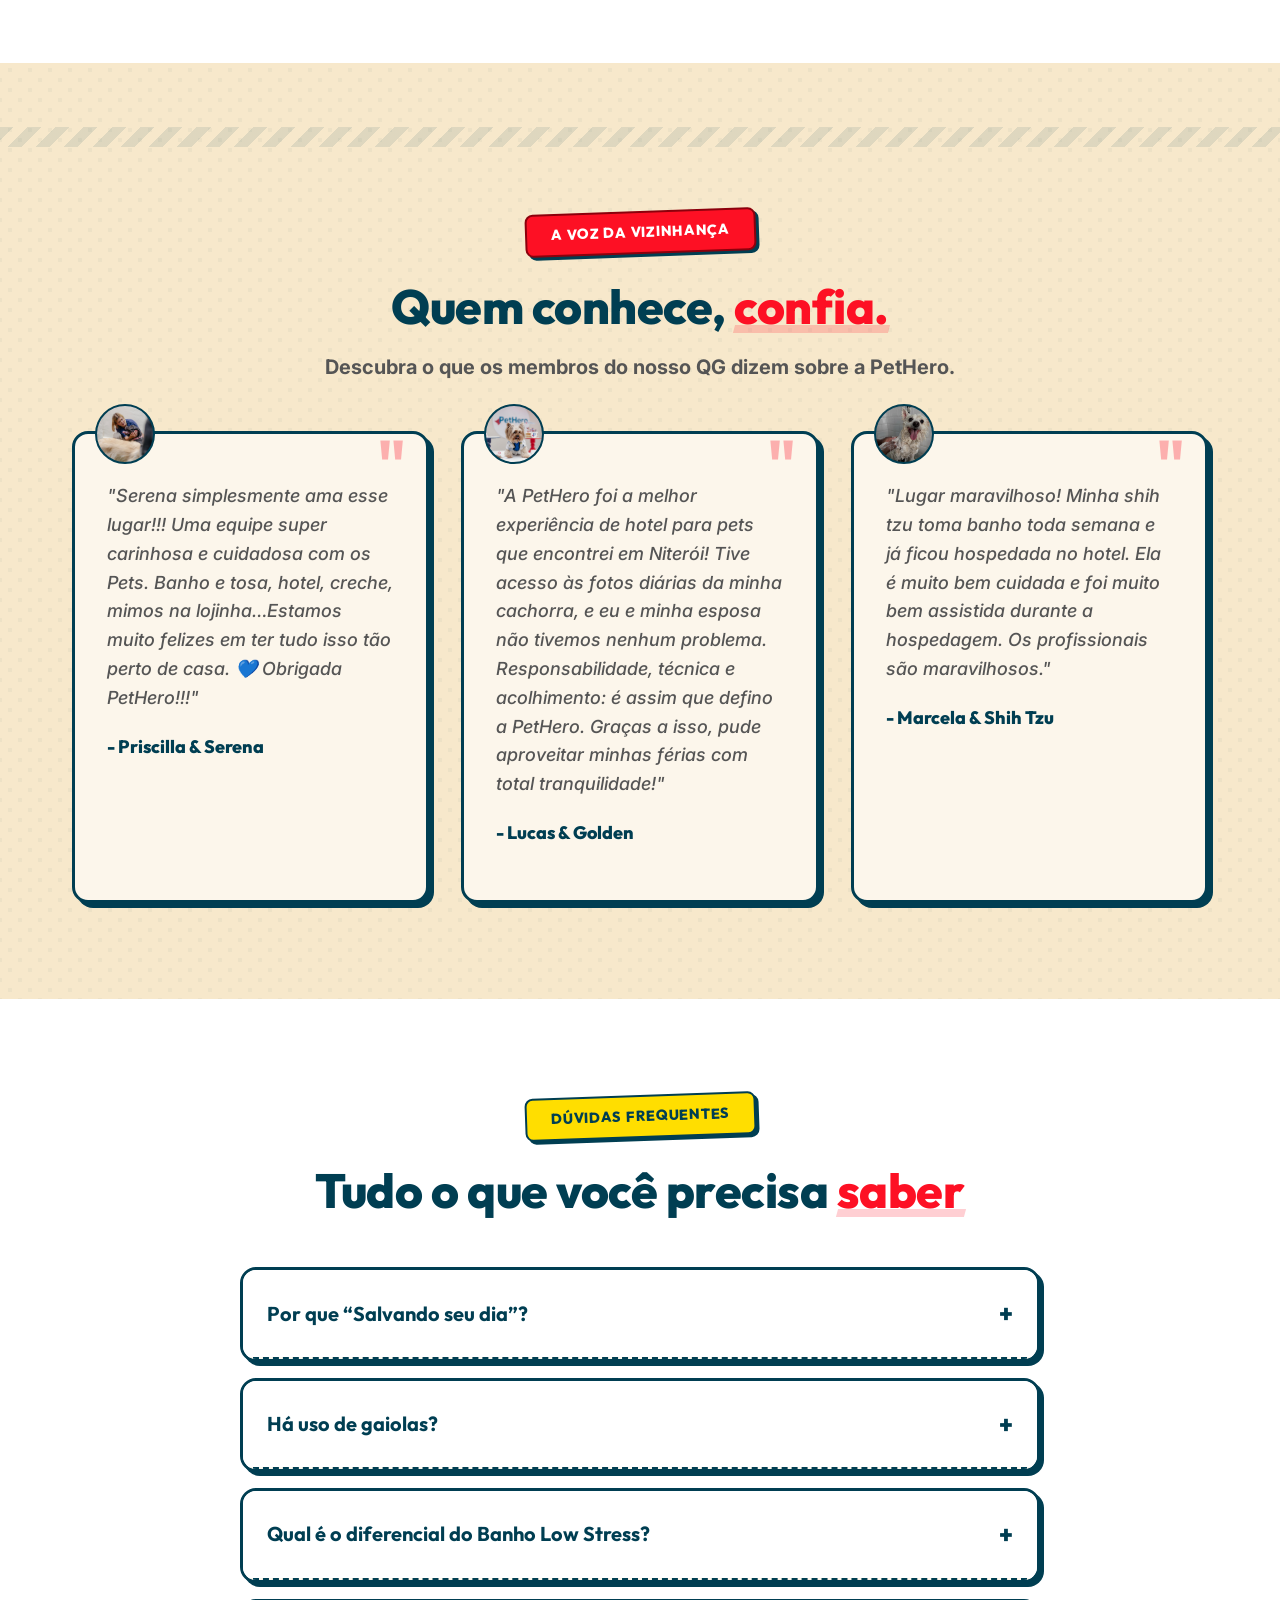
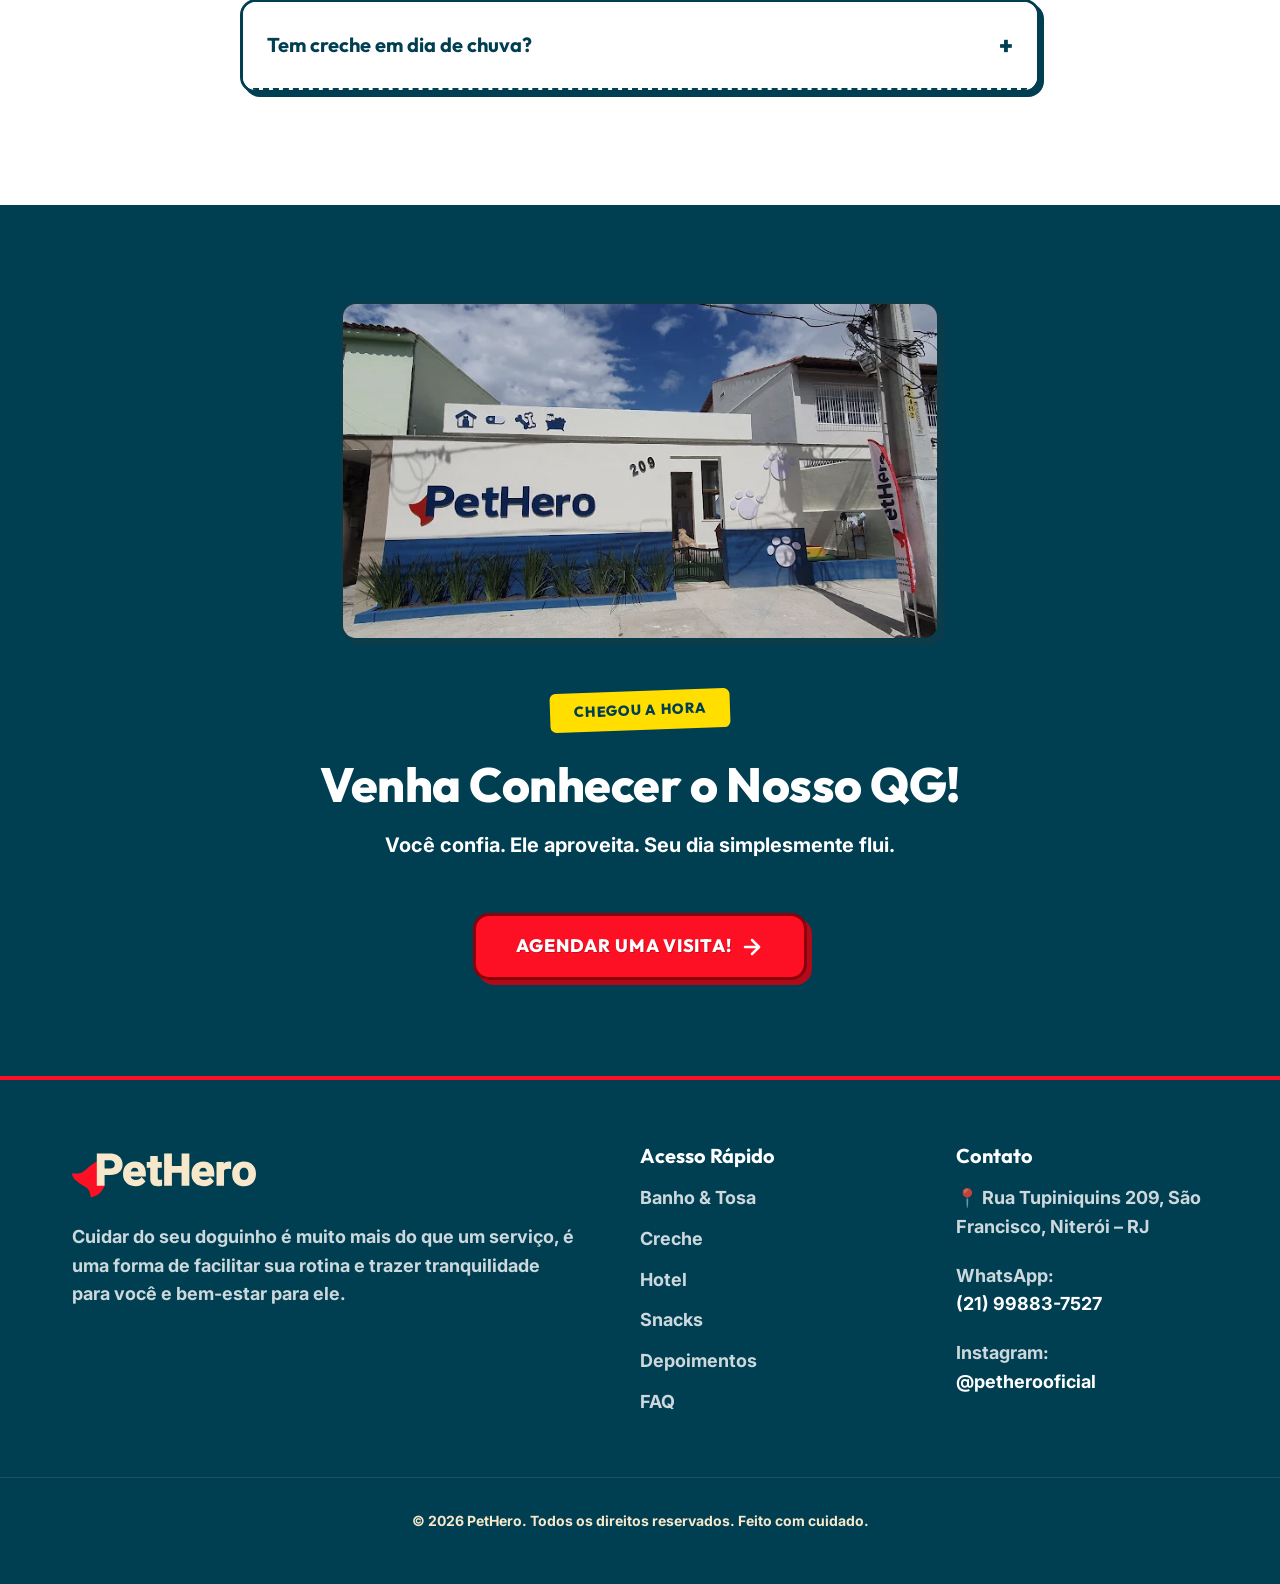
==== commit 7a6c5276: "Update index.html" ====
--- a/index.html
+++ b/index.html
@@ -124,15 +124,15 @@
             <ul class="check-list">
               <li>
                 <div class="check-icon-comic" style="width:20px;height:20px;font-size:12px;">✓</div>
-                <span>Manejo gentil e positivo.</span>
-              </li>
-              <li>
-                <div class="check-icon-comic" style="width:20px;height:20px;font-size:12px;">✓</div>
-                <span>Iluminação controlada.</span>
-              </li>
-              <li>
-                <div class="check-icon-comic" style="width:20px;height:20px;font-size:12px;">✓</div>
-                <span>Secadores silenciosos.</span>
+                <span>Manejo gentil e cauteloso.</span>
+              </li>
+              <li>
+                <div class="check-icon-comic" style="width:20px;height:20px;font-size:12px;">✓</div>
+                <span>Temperatura controlada.</span>
+              </li>
+              <li>
+                <div class="check-icon-comic" style="width:20px;height:20px;font-size:12px;">✓</div>
+                <span>Protetores Sonoros.</span>
               </li>
             </ul>
           </div>
@@ -152,7 +152,7 @@
               </li>
               <li>
                 <div class="check-icon-comic" style="width:20px;height:20px;font-size:12px;">✓</div>
-                <span>Hand Stripping.</span>
+                <span>Conforto em primeiro lugar.</span>
               </li>
               <li>
                 <div class="check-icon-comic" style="width:20px;height:20px;font-size:12px;">✓</div>
@@ -168,7 +168,8 @@
           <div>
             <div class="feature-icon-comic">🫧</div>
             <h3>Banho de Ozônio</h3>
-            <p>A mais avançada hidromassagem terapêutica em Niterói. Benefícios reais para a saúde:</p>
+            <p>O Banho de Ozônio é um tratamento terapêutico que utiliza a água ozonizada para melhorar a saúde da pele
+              e pelos dos pets:</p>
             <ul class="check-list">
               <li>
                 <div class="check-icon-comic" style="width:20px;height:20px;font-size:12px;">✓</div>
@@ -180,7 +181,7 @@
               </li>
               <li>
                 <div class="check-icon-comic" style="width:20px;height:20px;font-size:12px;">✓</div>
-                <span>Alívio de alergias.</span>
+                <span>Cicatrização Acelerada.</span>
               </li>
             </ul>
           </div>
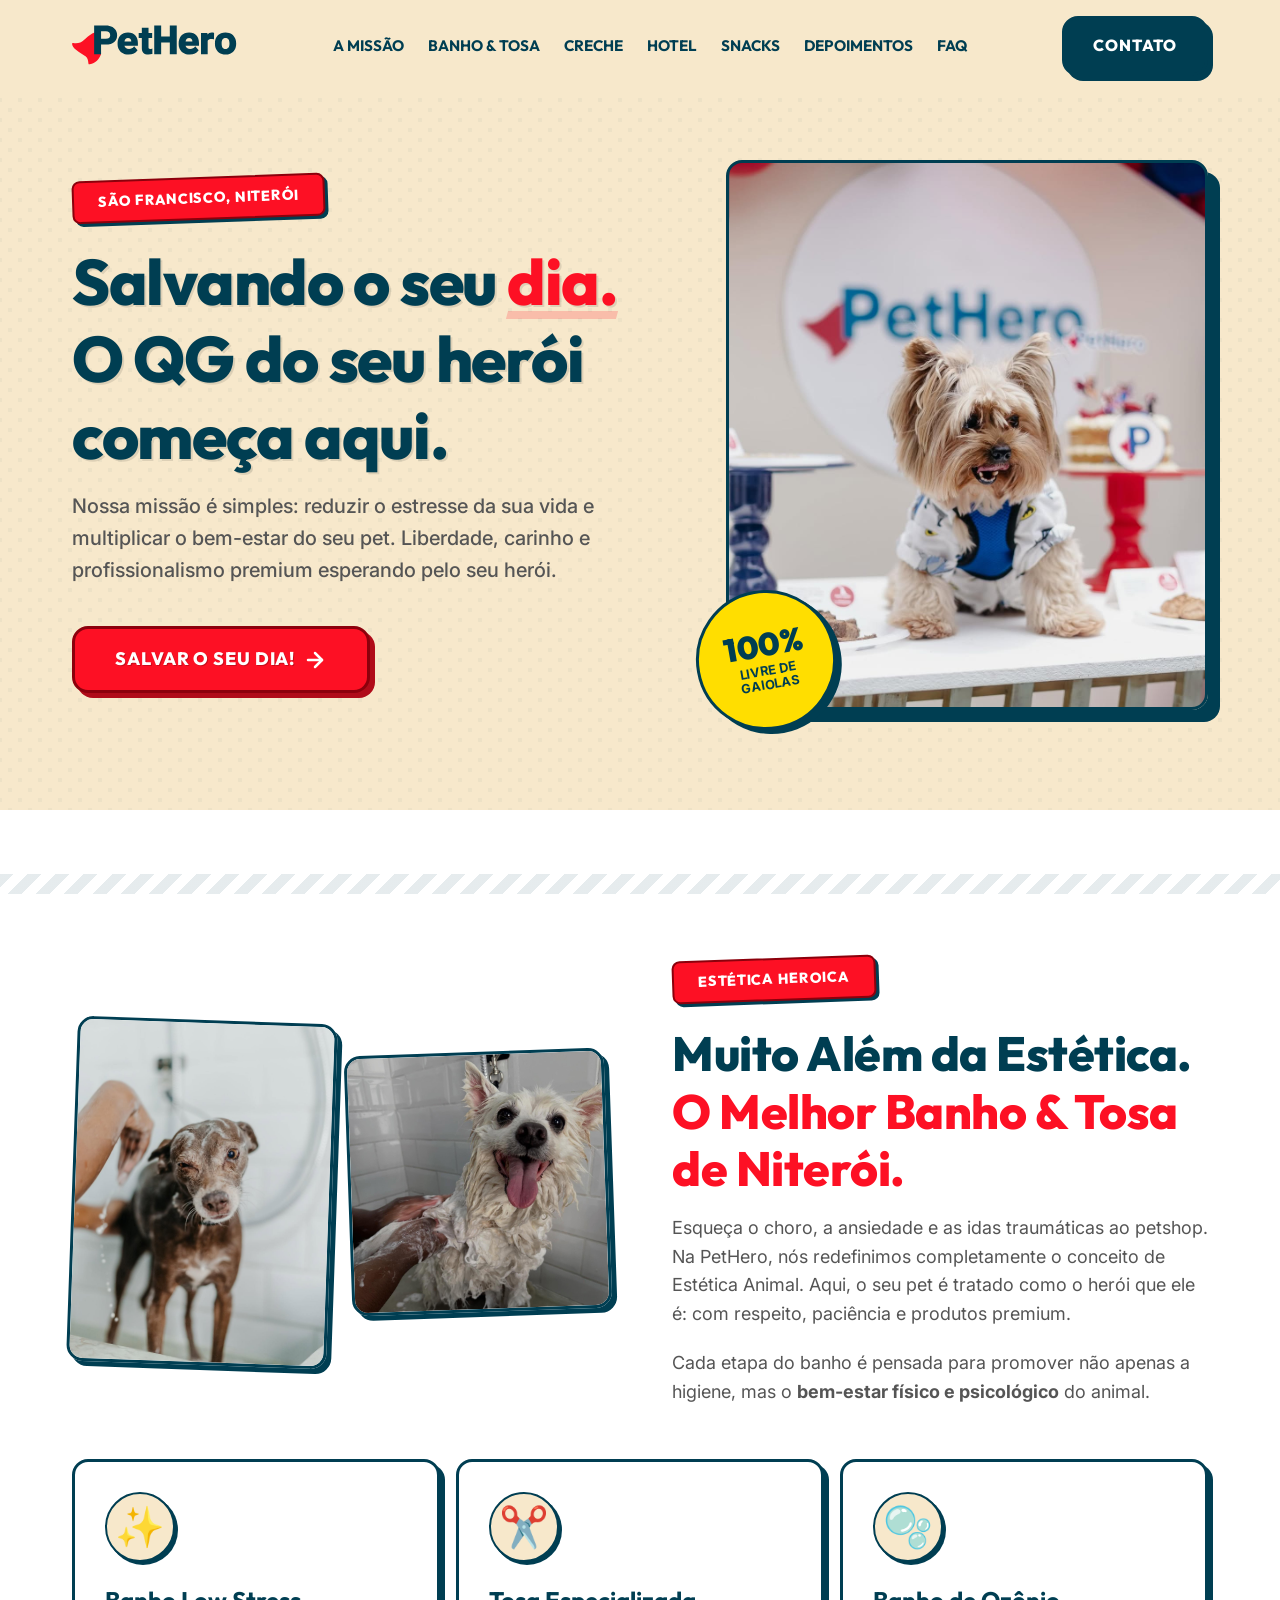
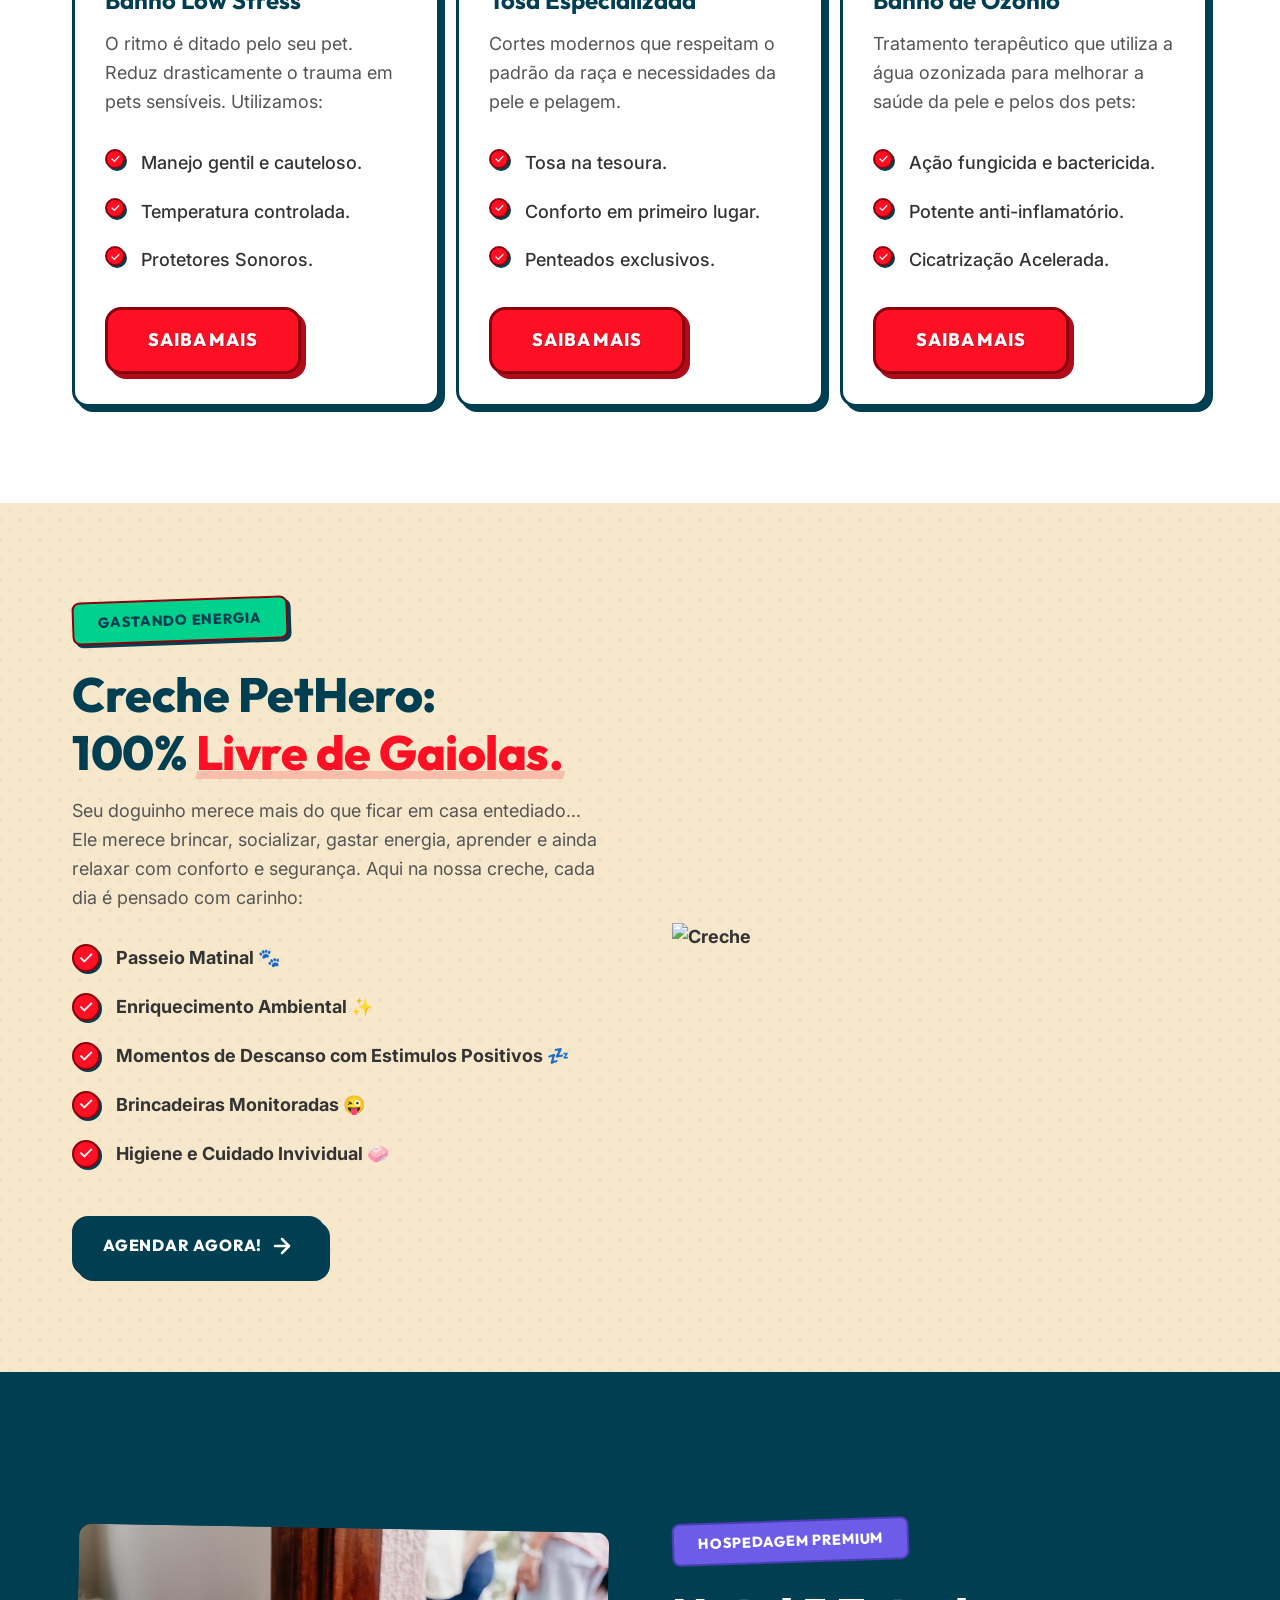
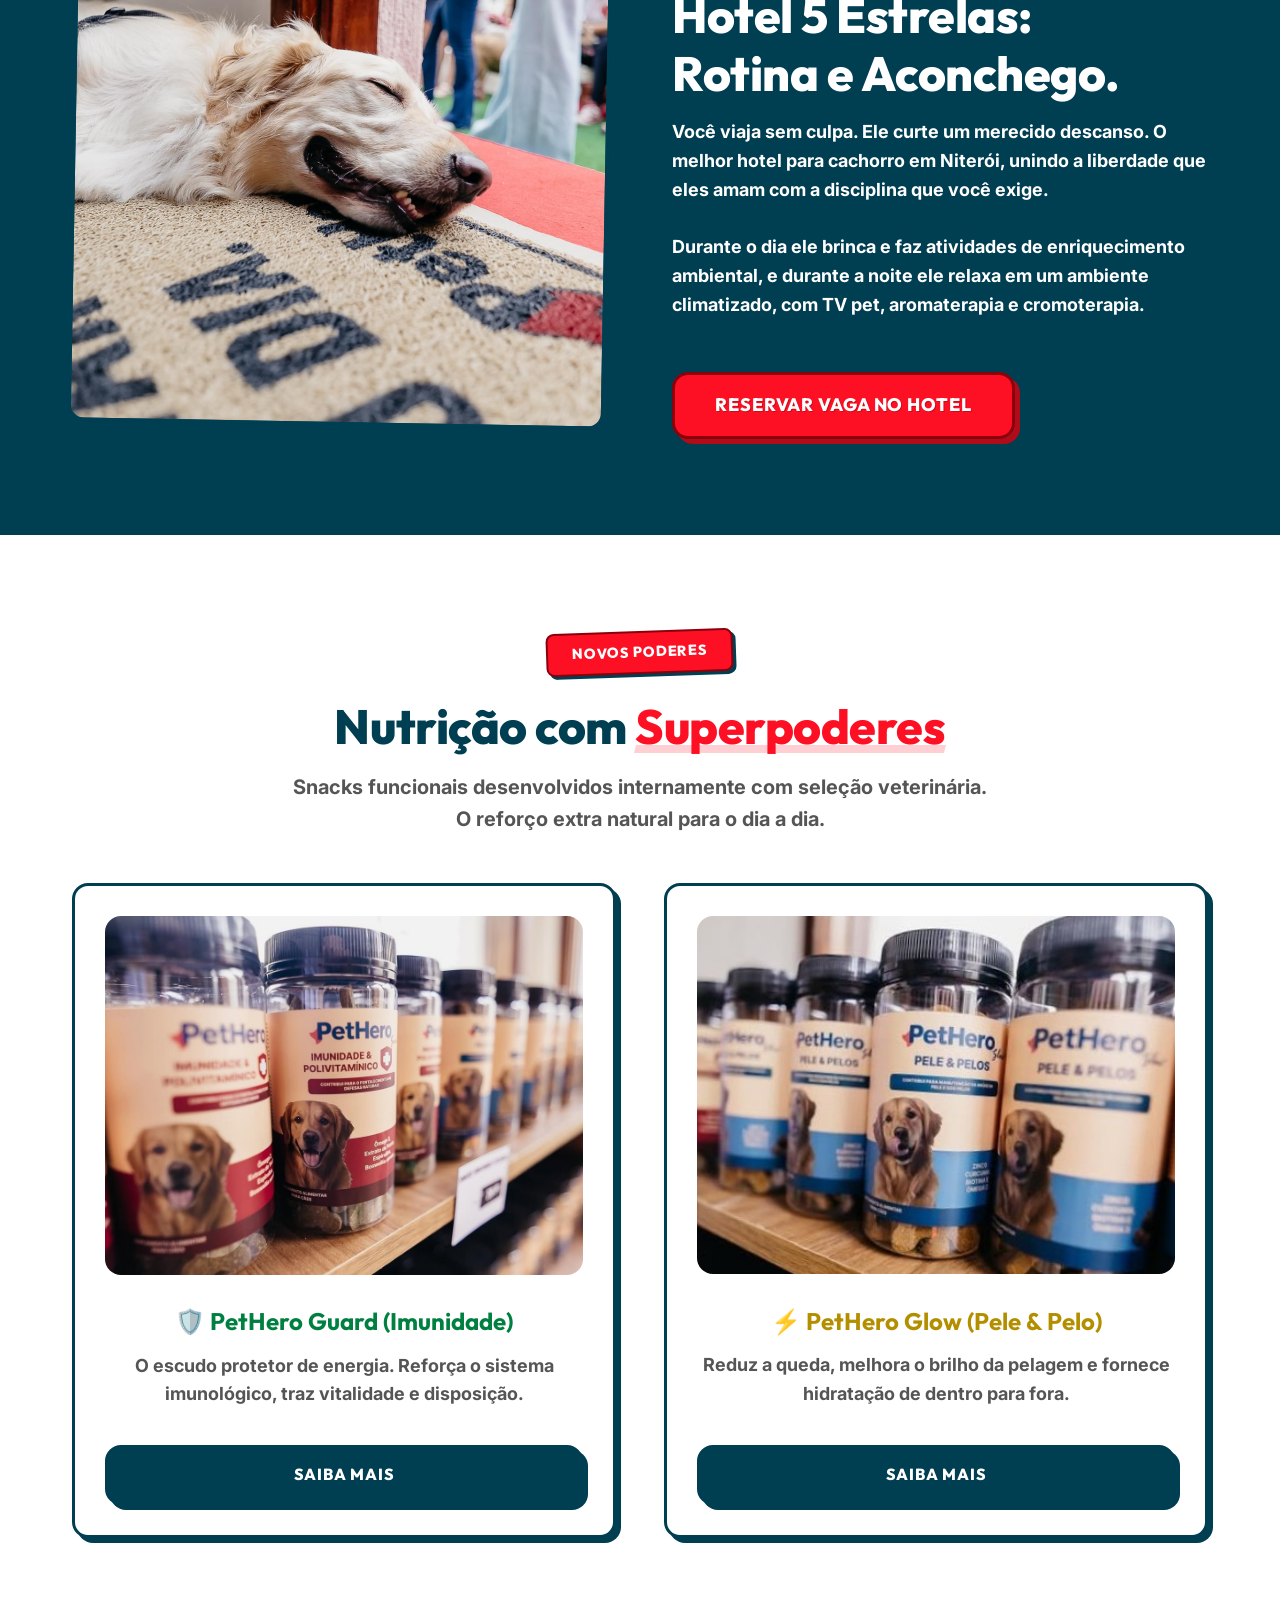
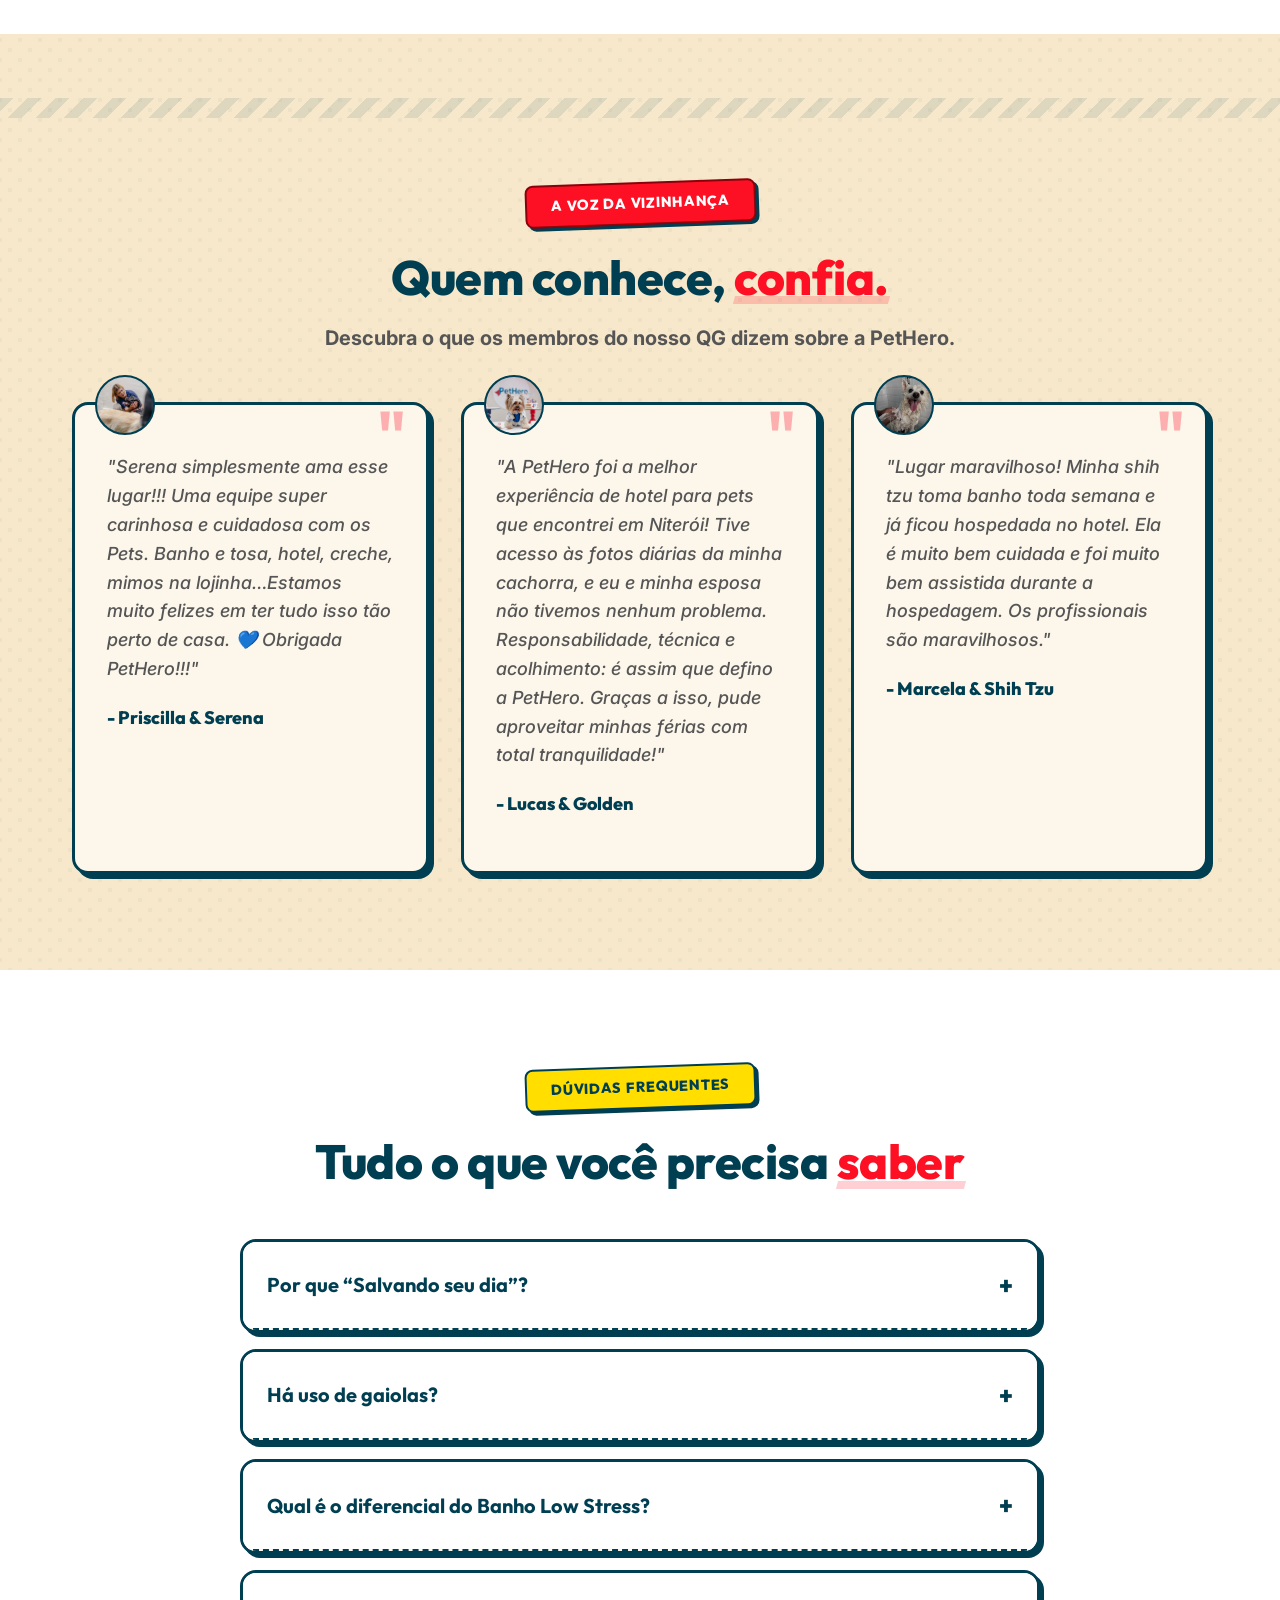
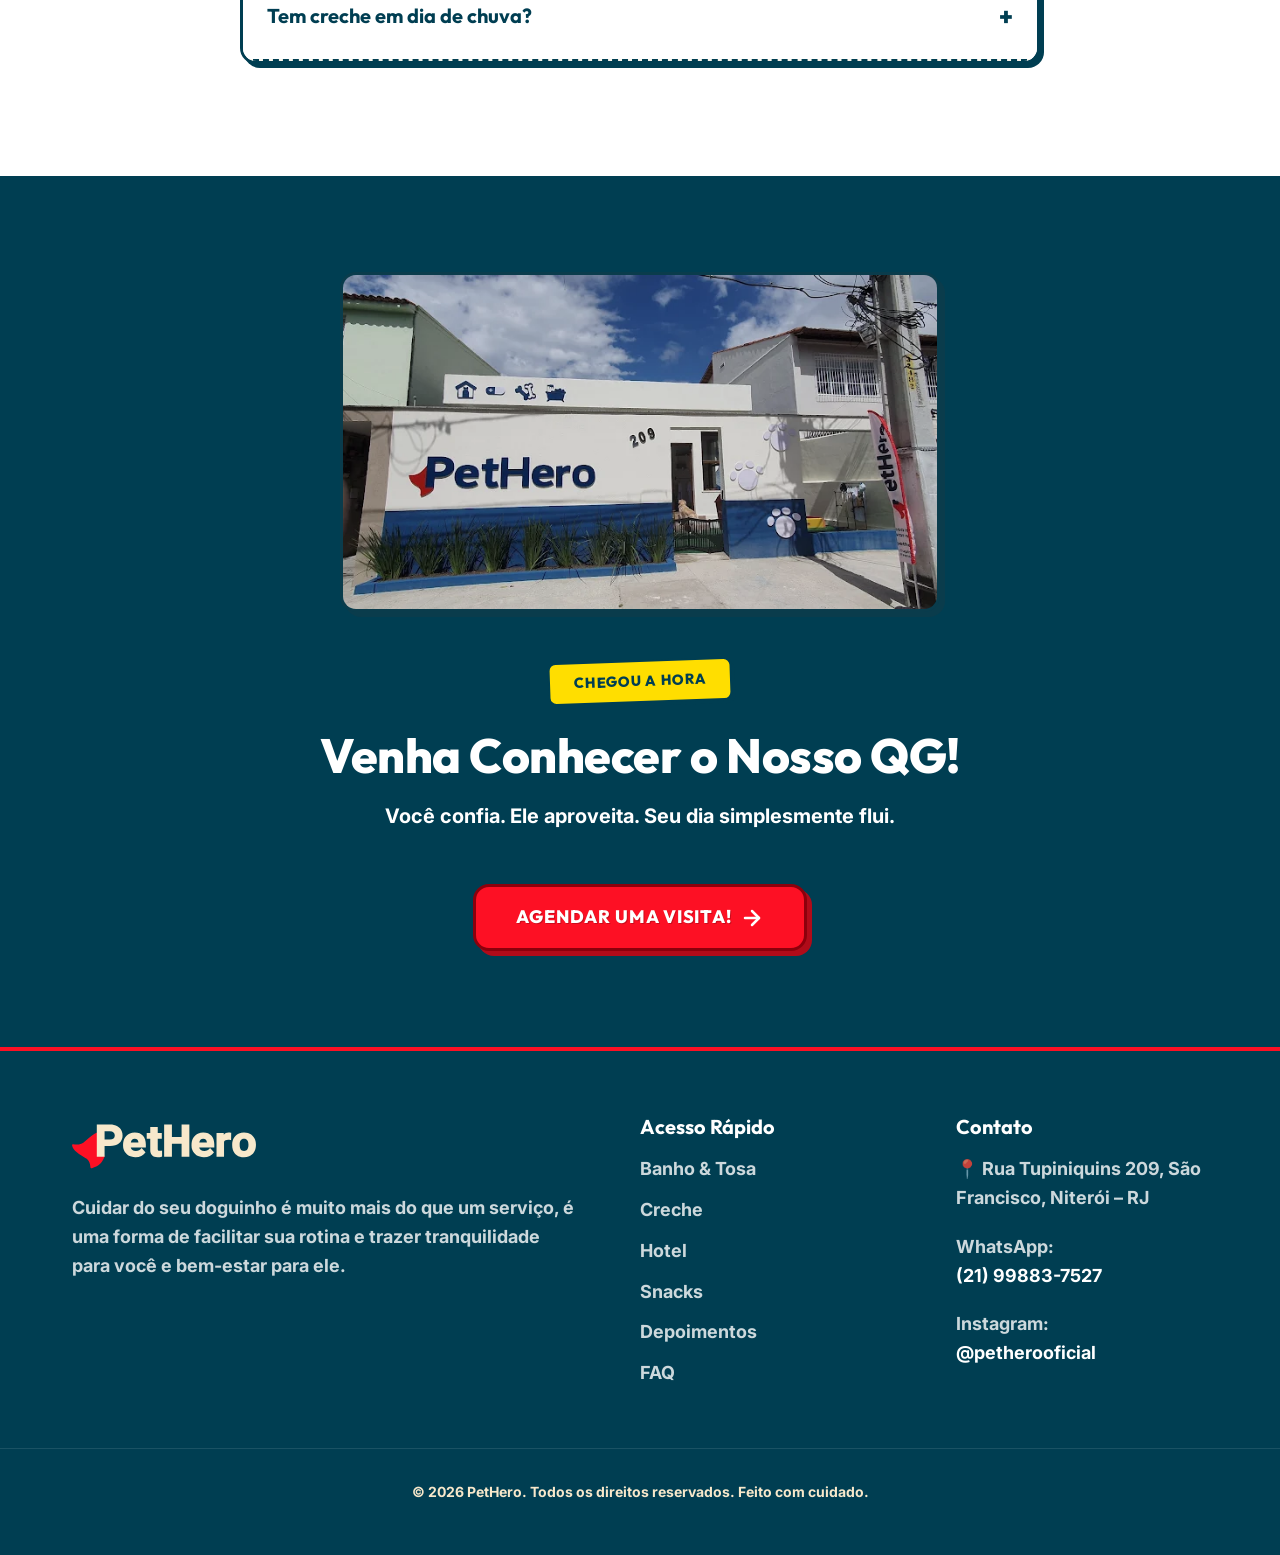
==== commit 311c74df: "Update index.html" ====
--- a/index.html
+++ b/index.html
@@ -168,7 +168,7 @@
           <div>
             <div class="feature-icon-comic">🫧</div>
             <h3>Banho de Ozônio</h3>
-            <p>O Banho de Ozônio é um tratamento terapêutico que utiliza a água ozonizada para melhorar a saúde da pele
+            <p>Tratamento terapêutico que utiliza a água ozonizada para melhorar a saúde da pele
               e pelos dos pets:</p>
             <ul class="check-list">
               <li>
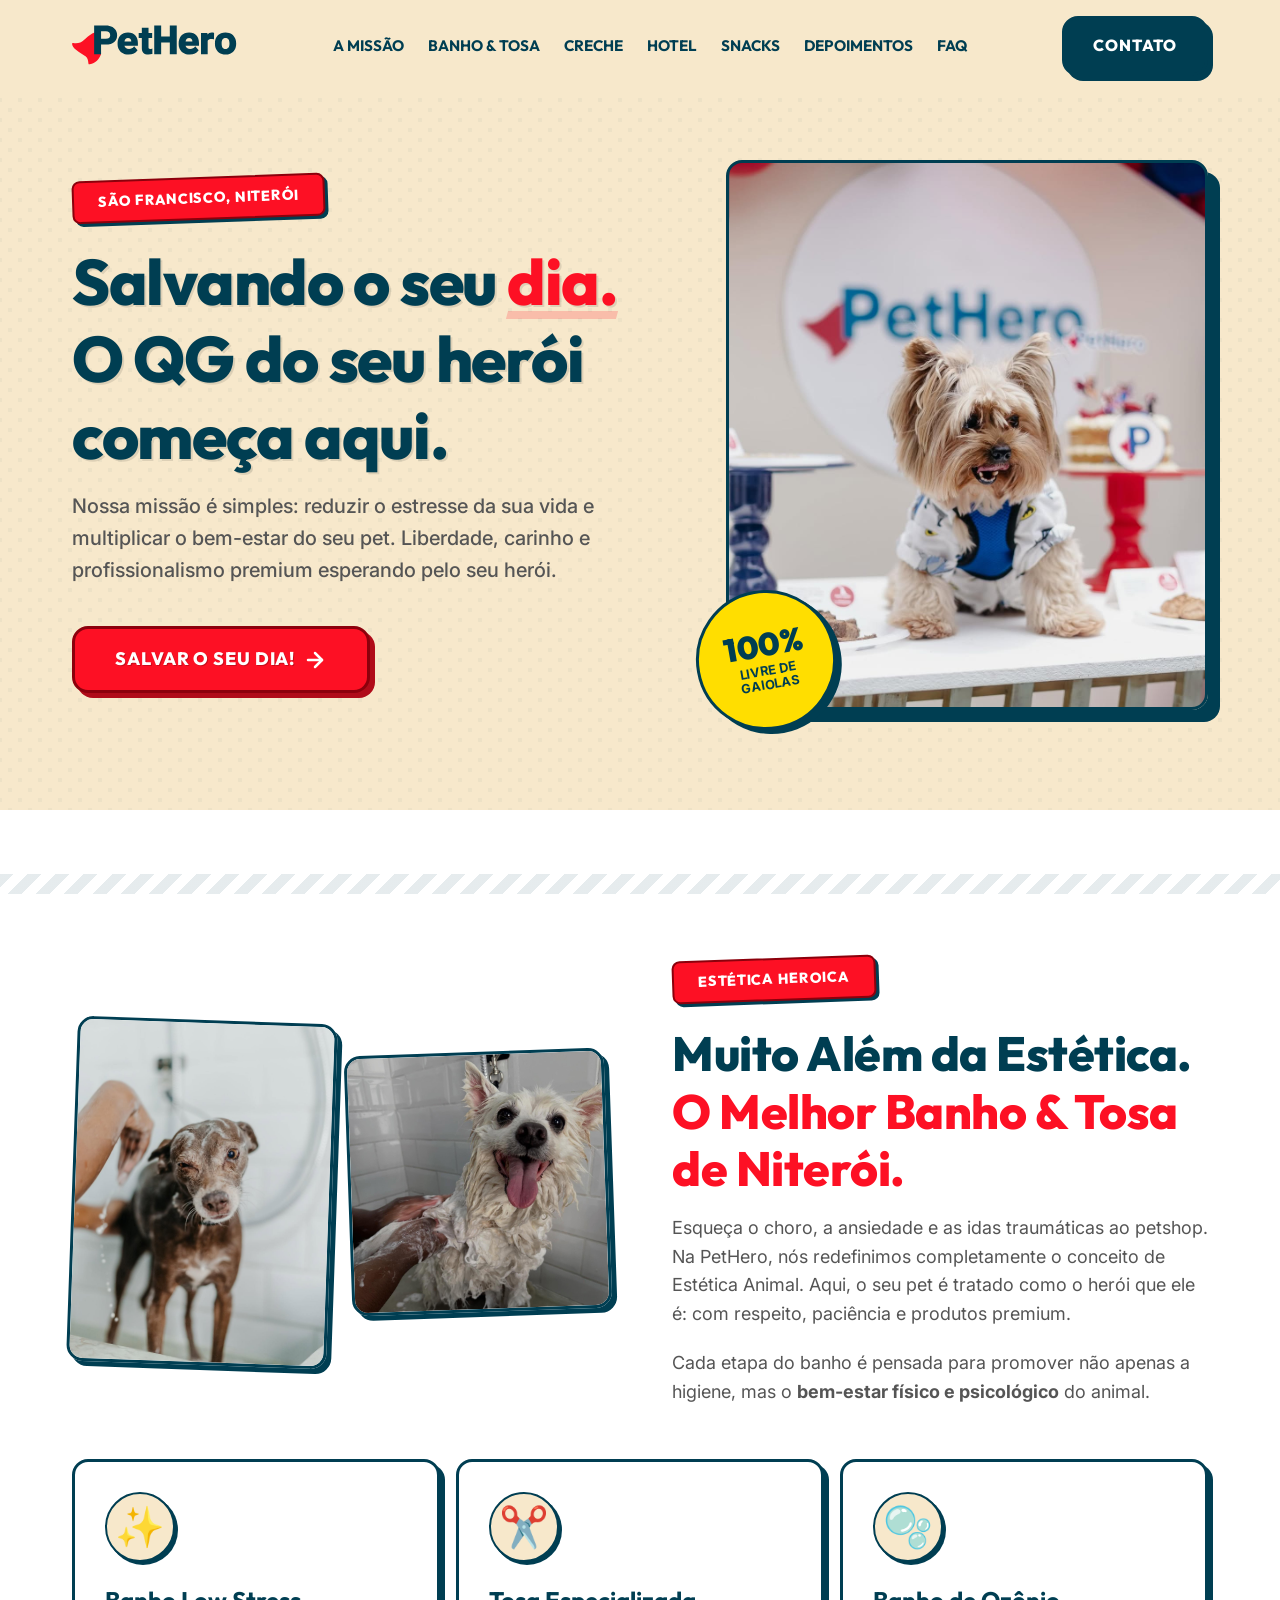
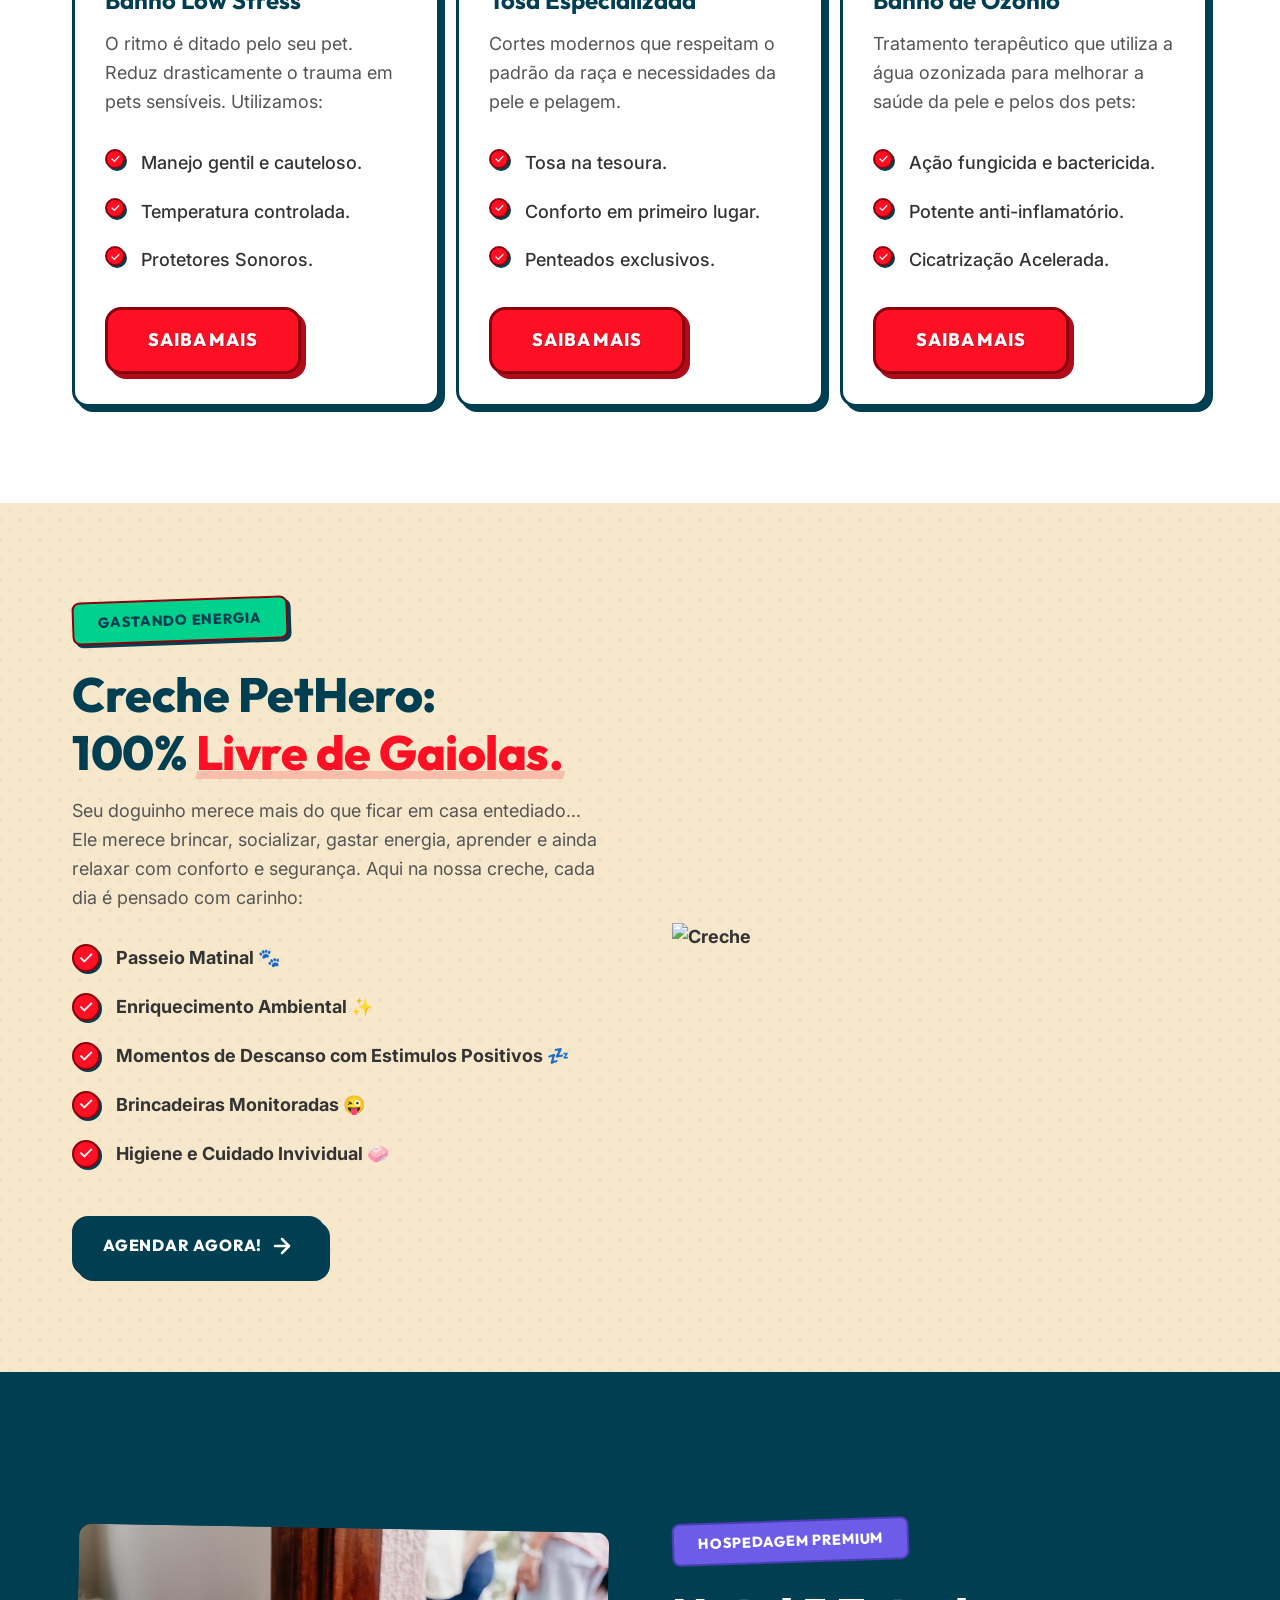
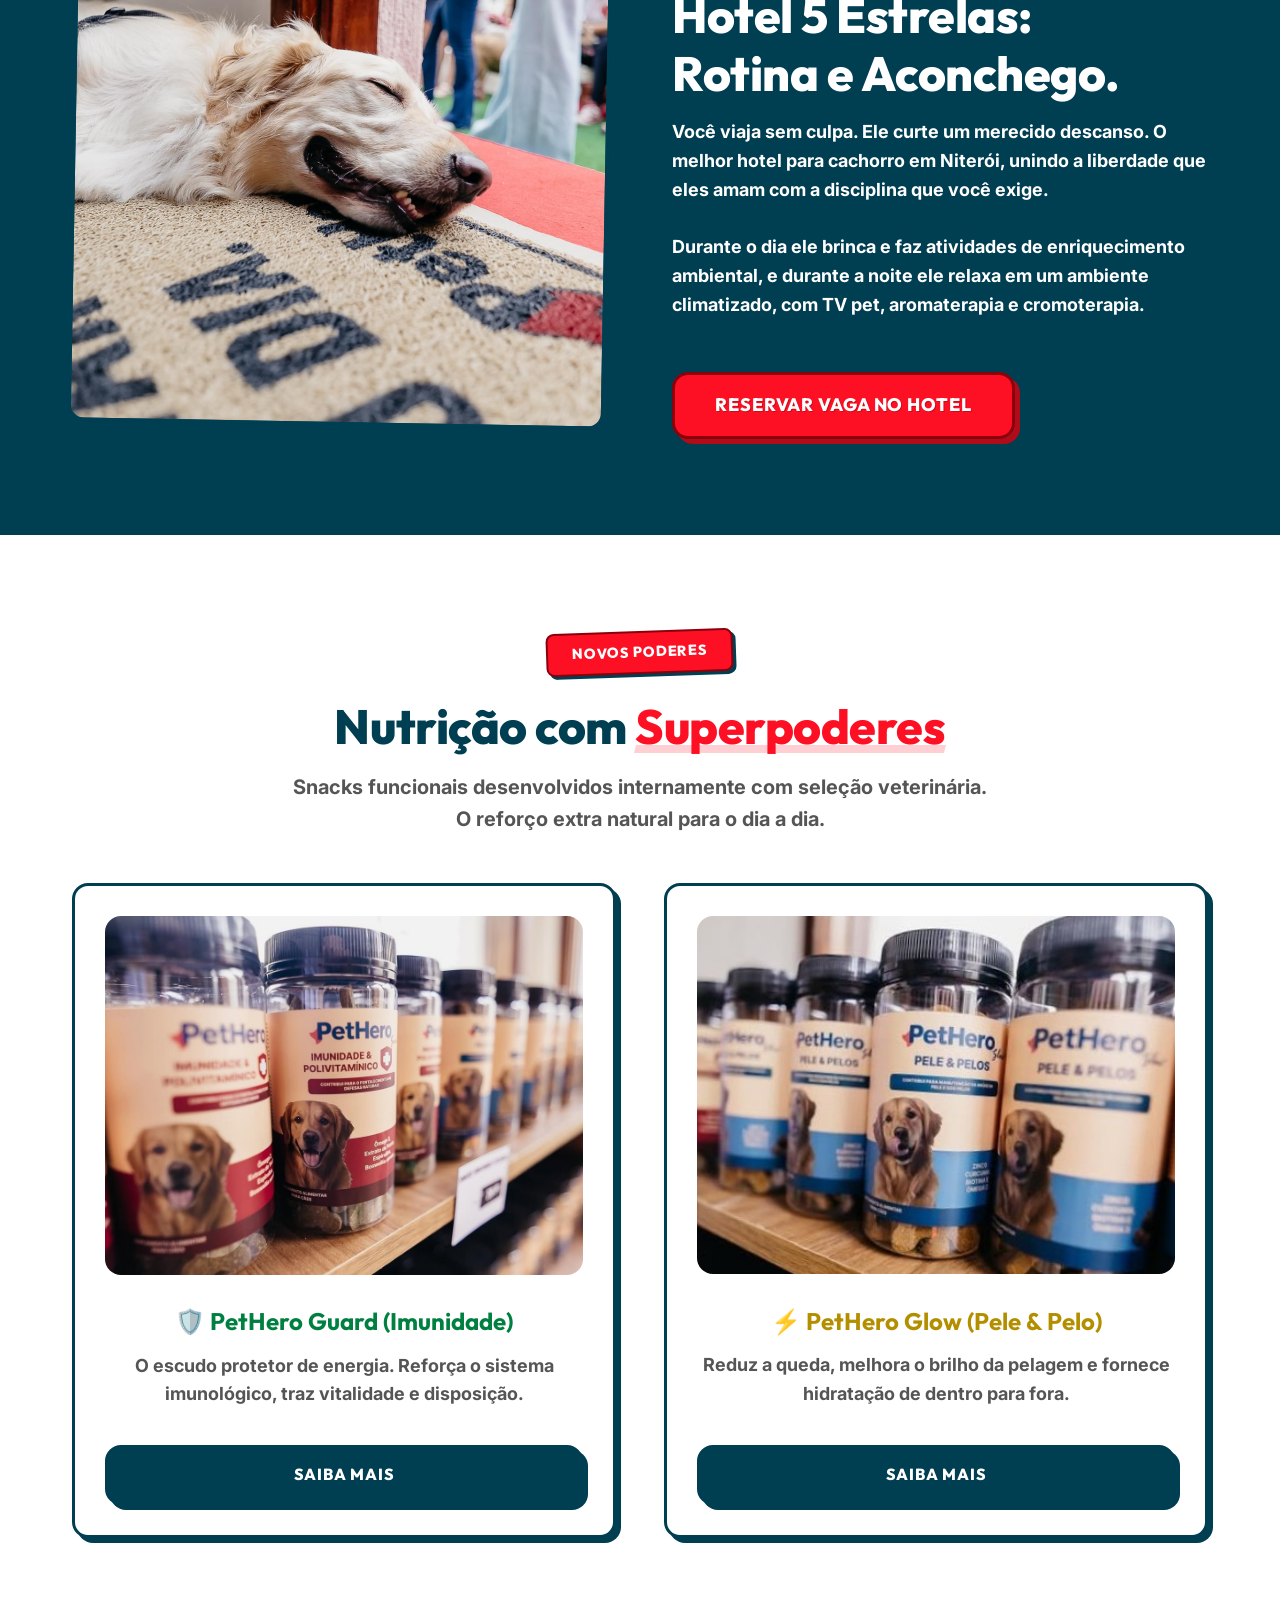
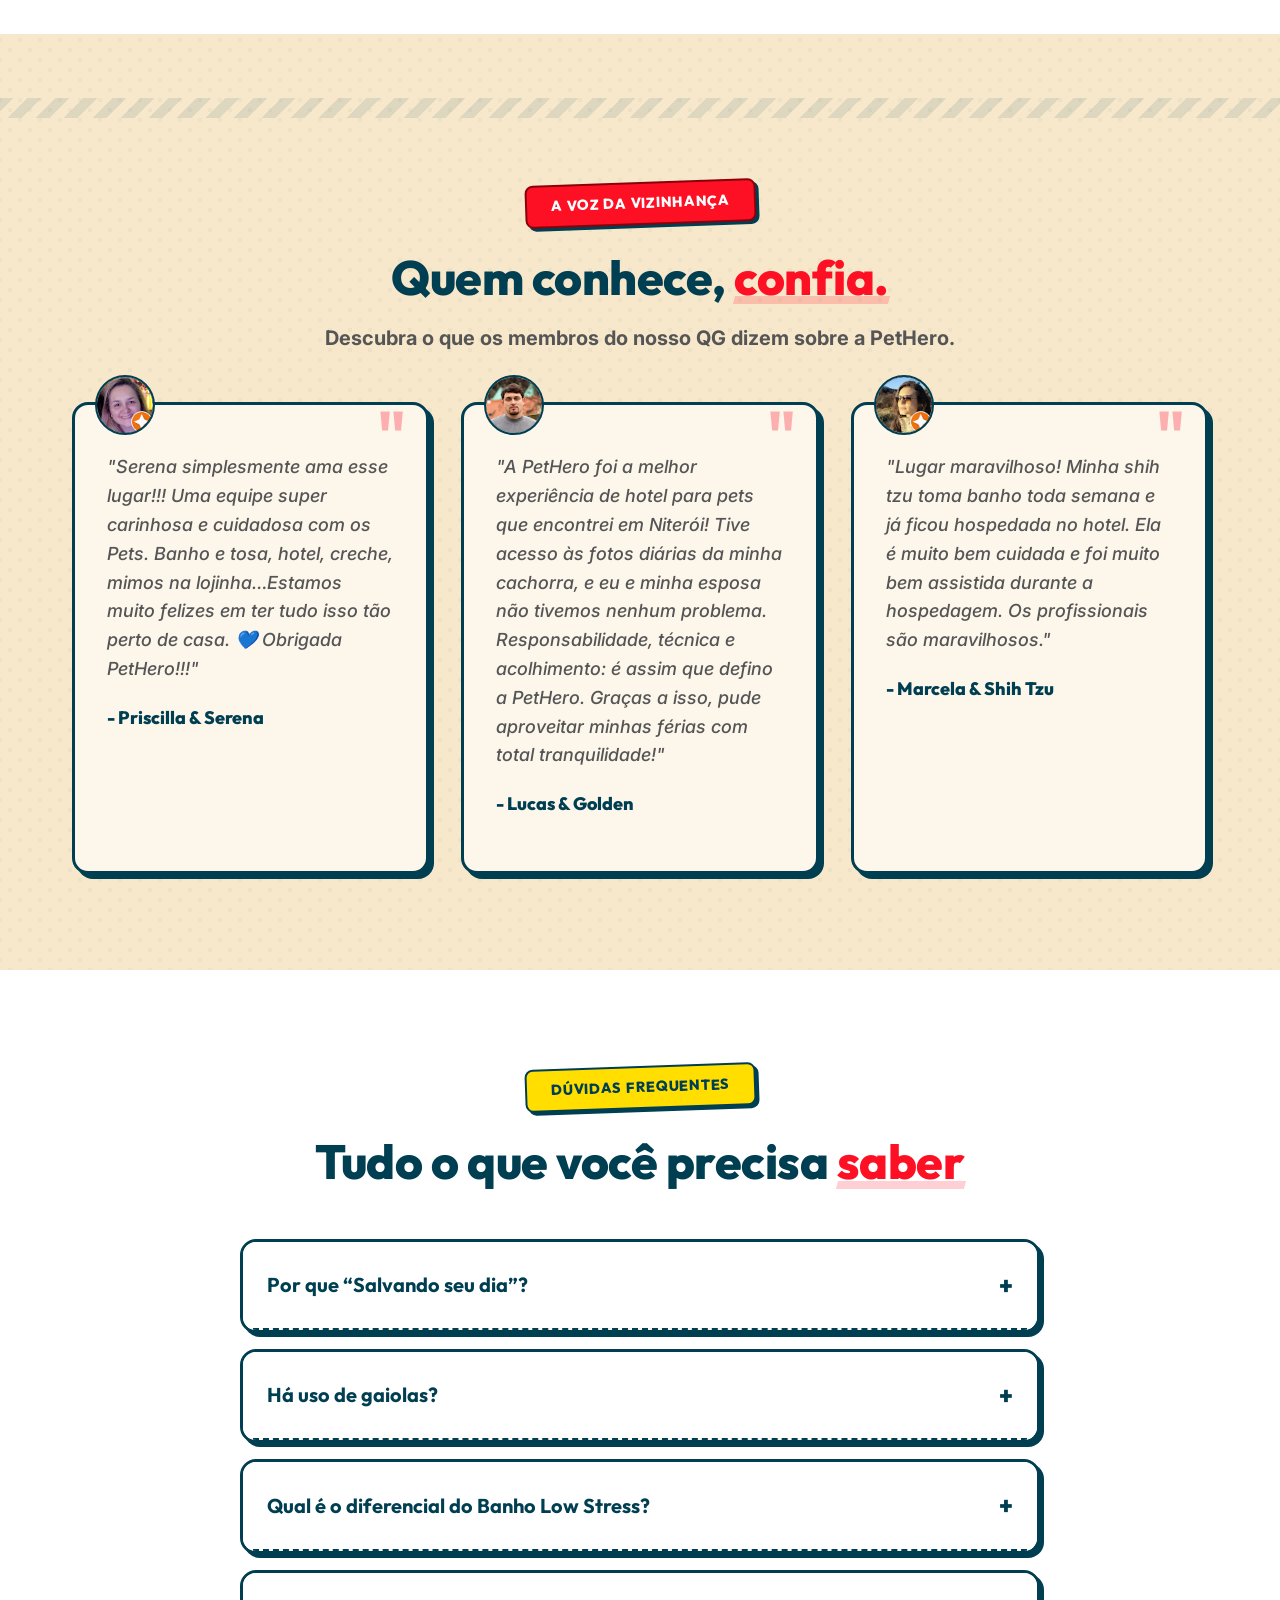
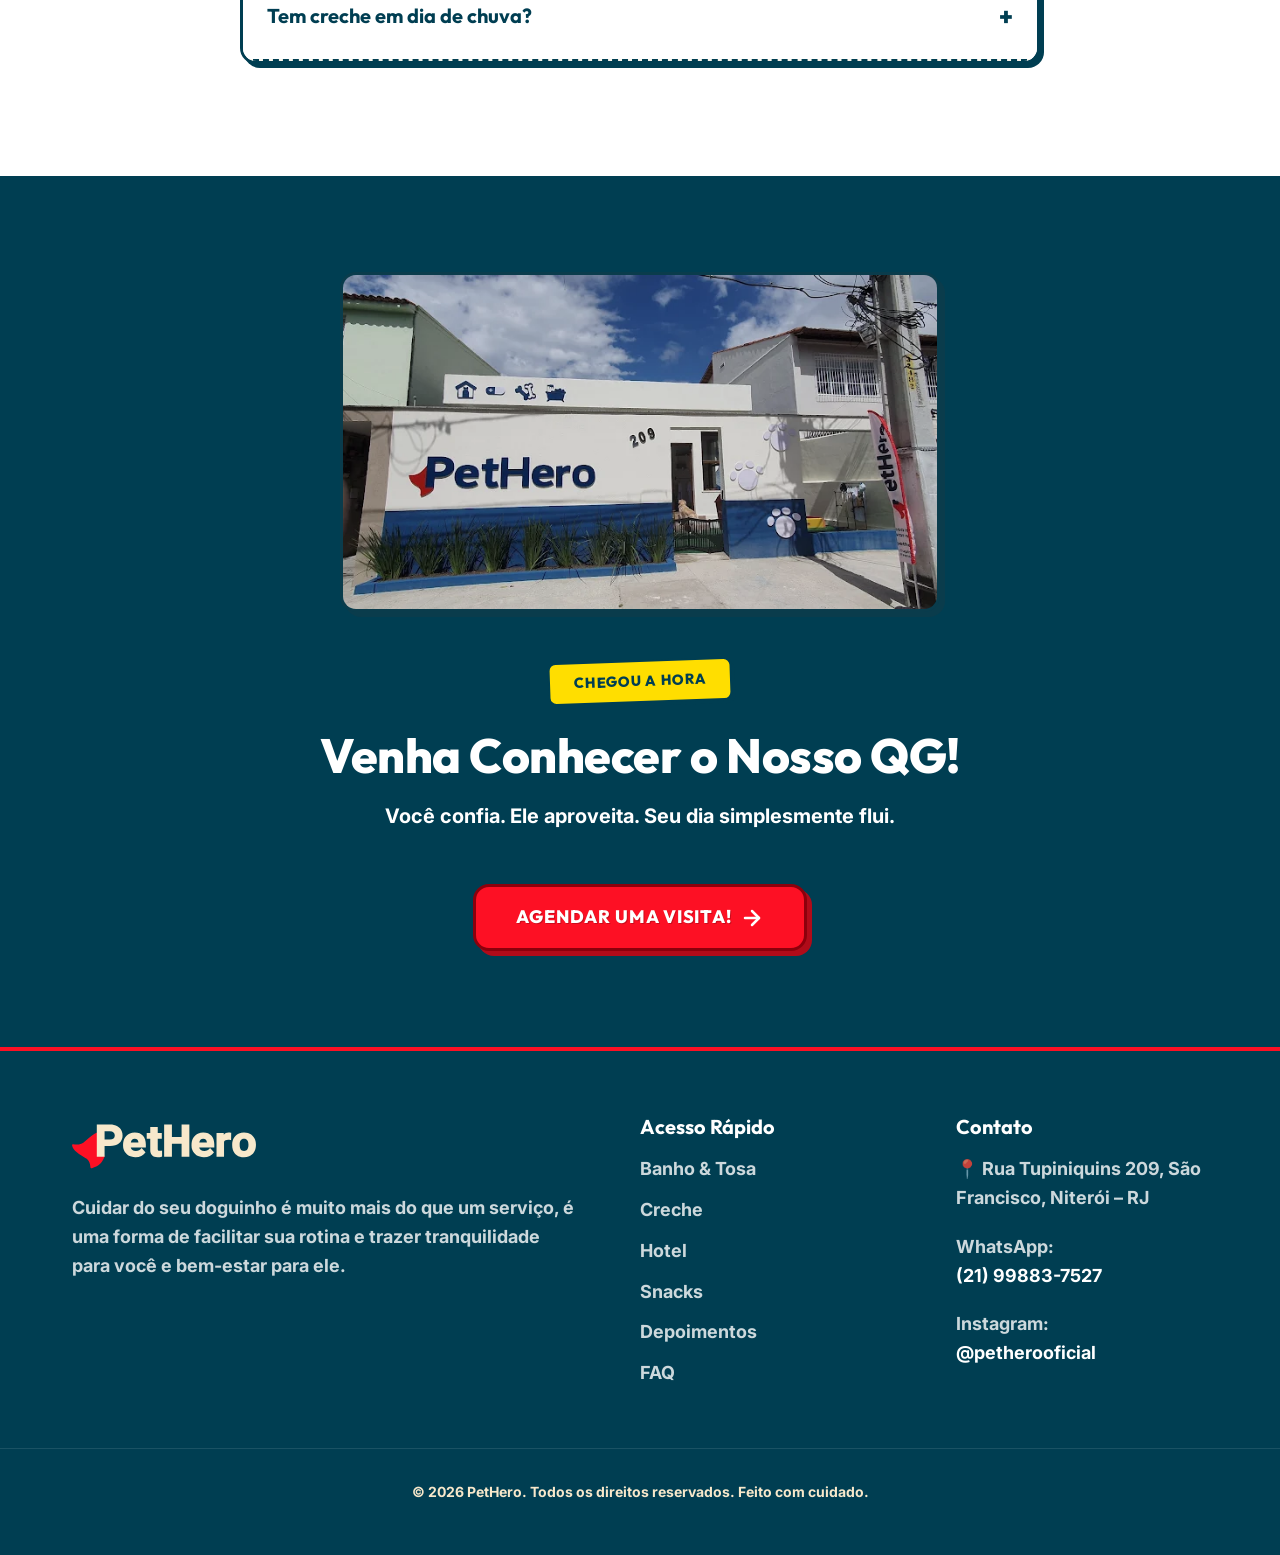
==== commit 0c87da8b: "Final Fix" ====
--- a/index.html
+++ b/index.html
@@ -306,7 +306,7 @@
 
       <div class="testimonials-grid">
         <div class="testimonial-card fade-in-up">
-          <div class="testimonial-avatar" style="background-image: url('Images/content/AdestramentoDog2.jpg');"></div>
+          <div class="testimonial-avatar" style="background-image: url('Images/content/Priscilla.png');"></div>
           <div class="quote-icon">"</div>
           <p class="testimonial-text">"Serena simplesmente ama esse lugar!!! Uma equipe super carinhosa e cuidadosa com
             os Pets. Banho e tosa, hotel, creche, mimos na lojinha…Estamos muito felizes em ter tudo isso tão perto de
@@ -314,7 +314,7 @@
           <p class="testimonial-author">- Priscilla & Serena</p>
         </div>
         <div class="testimonial-card fade-in-up" style="transition-delay: 0.1s;">
-          <div class="testimonial-avatar" style="background-image: url('Images/content/HappyDog1.jpg');"></div>
+          <div class="testimonial-avatar" style="background-image: url('Images/content/Lucas.png');"></div>
           <div class="quote-icon">"</div>
           <p class="testimonial-text">"A PetHero foi a melhor experiência de hotel para pets que encontrei em Niterói!
             Tive acesso às fotos diárias da minha cachorra, e eu e minha esposa não tivemos nenhum problema.
@@ -323,7 +323,7 @@
           <p class="testimonial-author">- Lucas & Golden</p>
         </div>
         <div class="testimonial-card fade-in-up" style="transition-delay: 0.2s;">
-          <div class="testimonial-avatar" style="background-image: url('Images/content/ShowerDog2.jpg');"></div>
+          <div class="testimonial-avatar" style="background-image: url('Images/content/Marcela.png');"></div>
           <div class="quote-icon">"</div>
           <p class="testimonial-text">"Lugar maravilhoso! Minha shih tzu toma banho toda semana e já ficou hospedada no
             hotel. Ela é muito bem cuidada e foi muito bem assistida durante a hospedagem. Os profissionais são
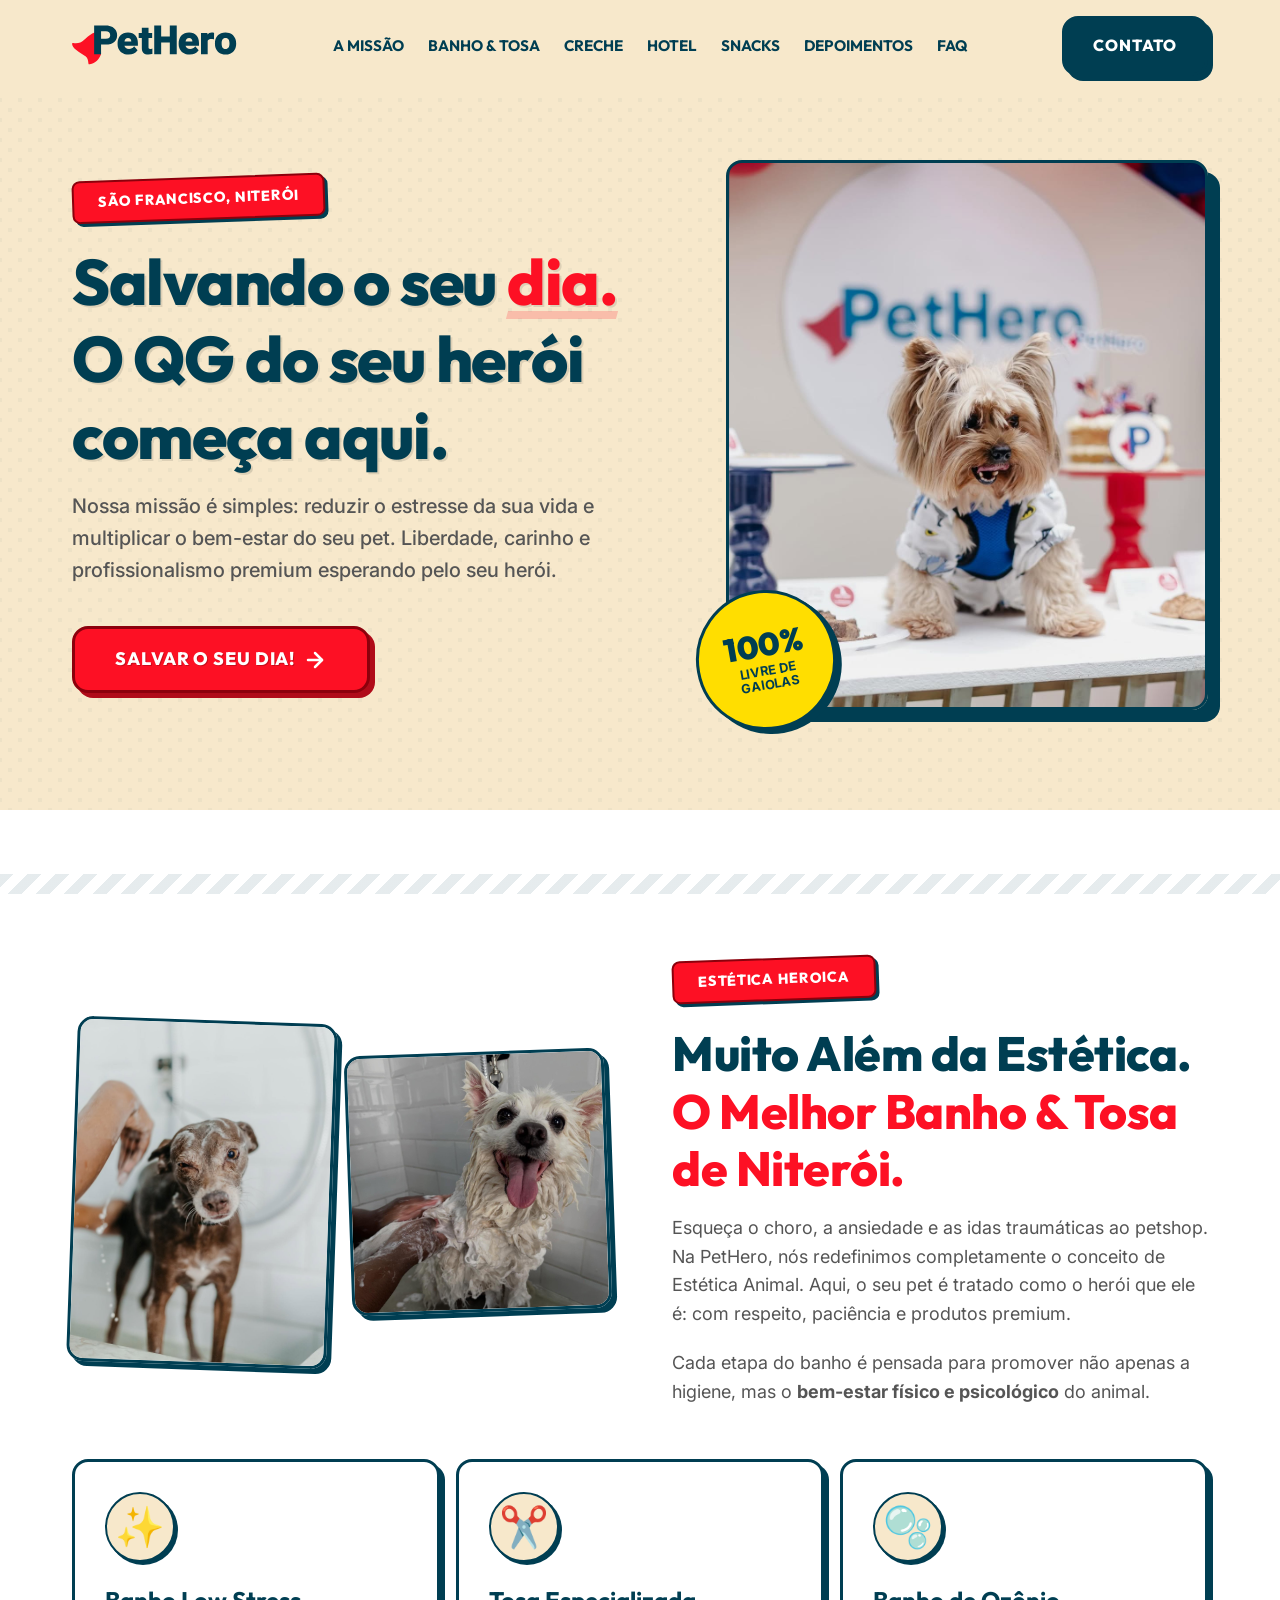
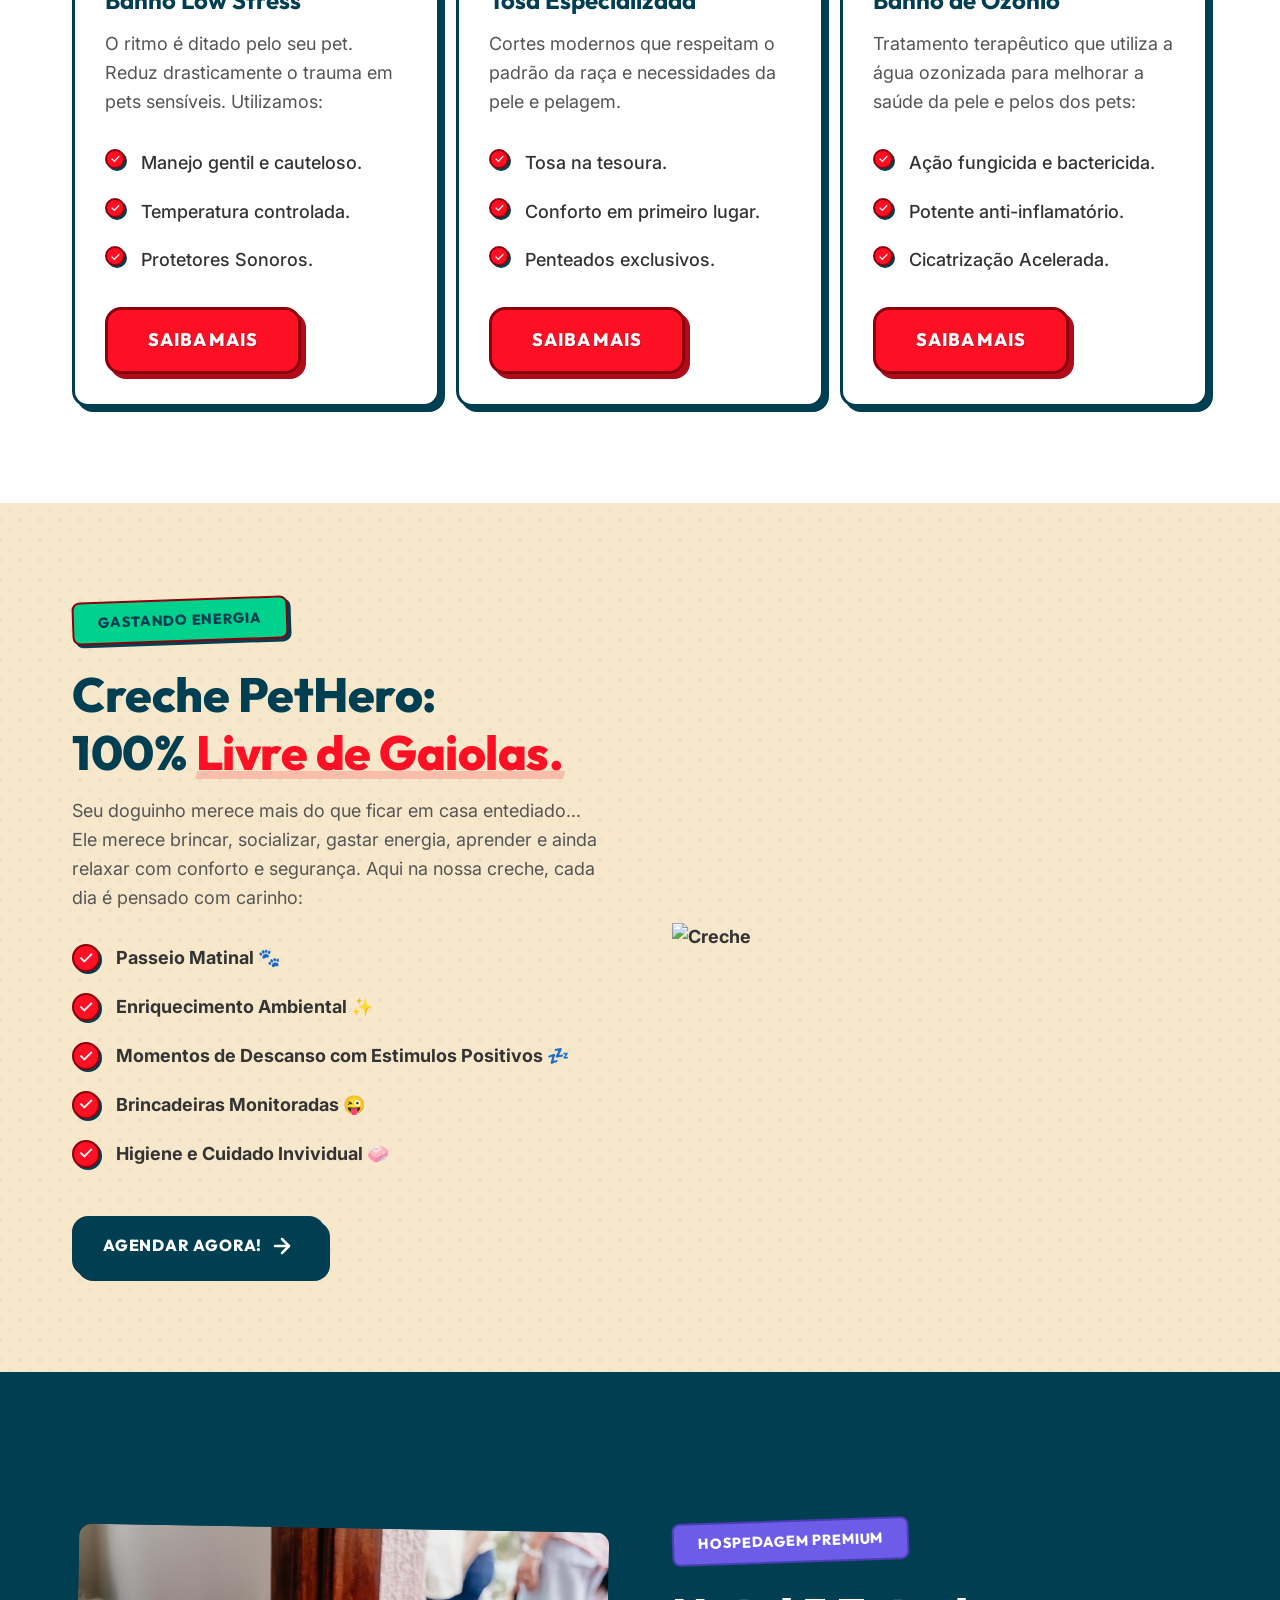
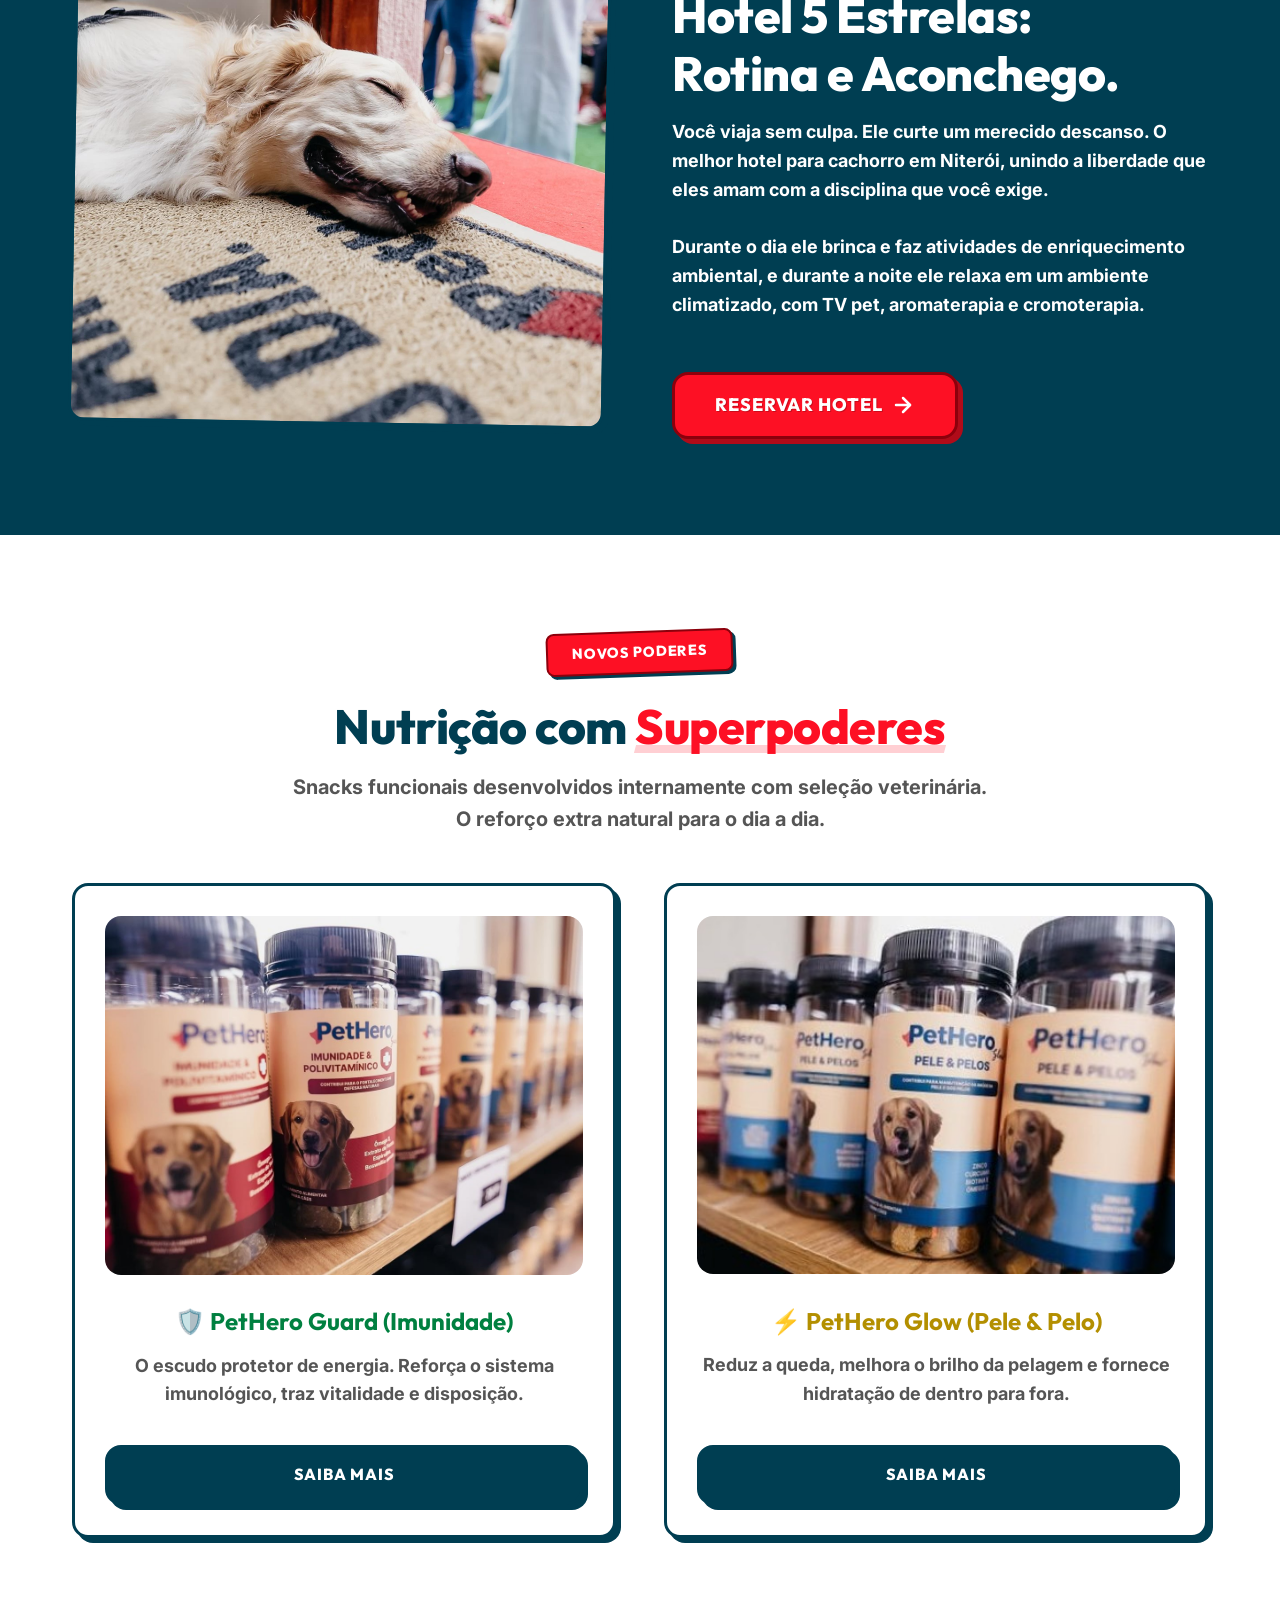
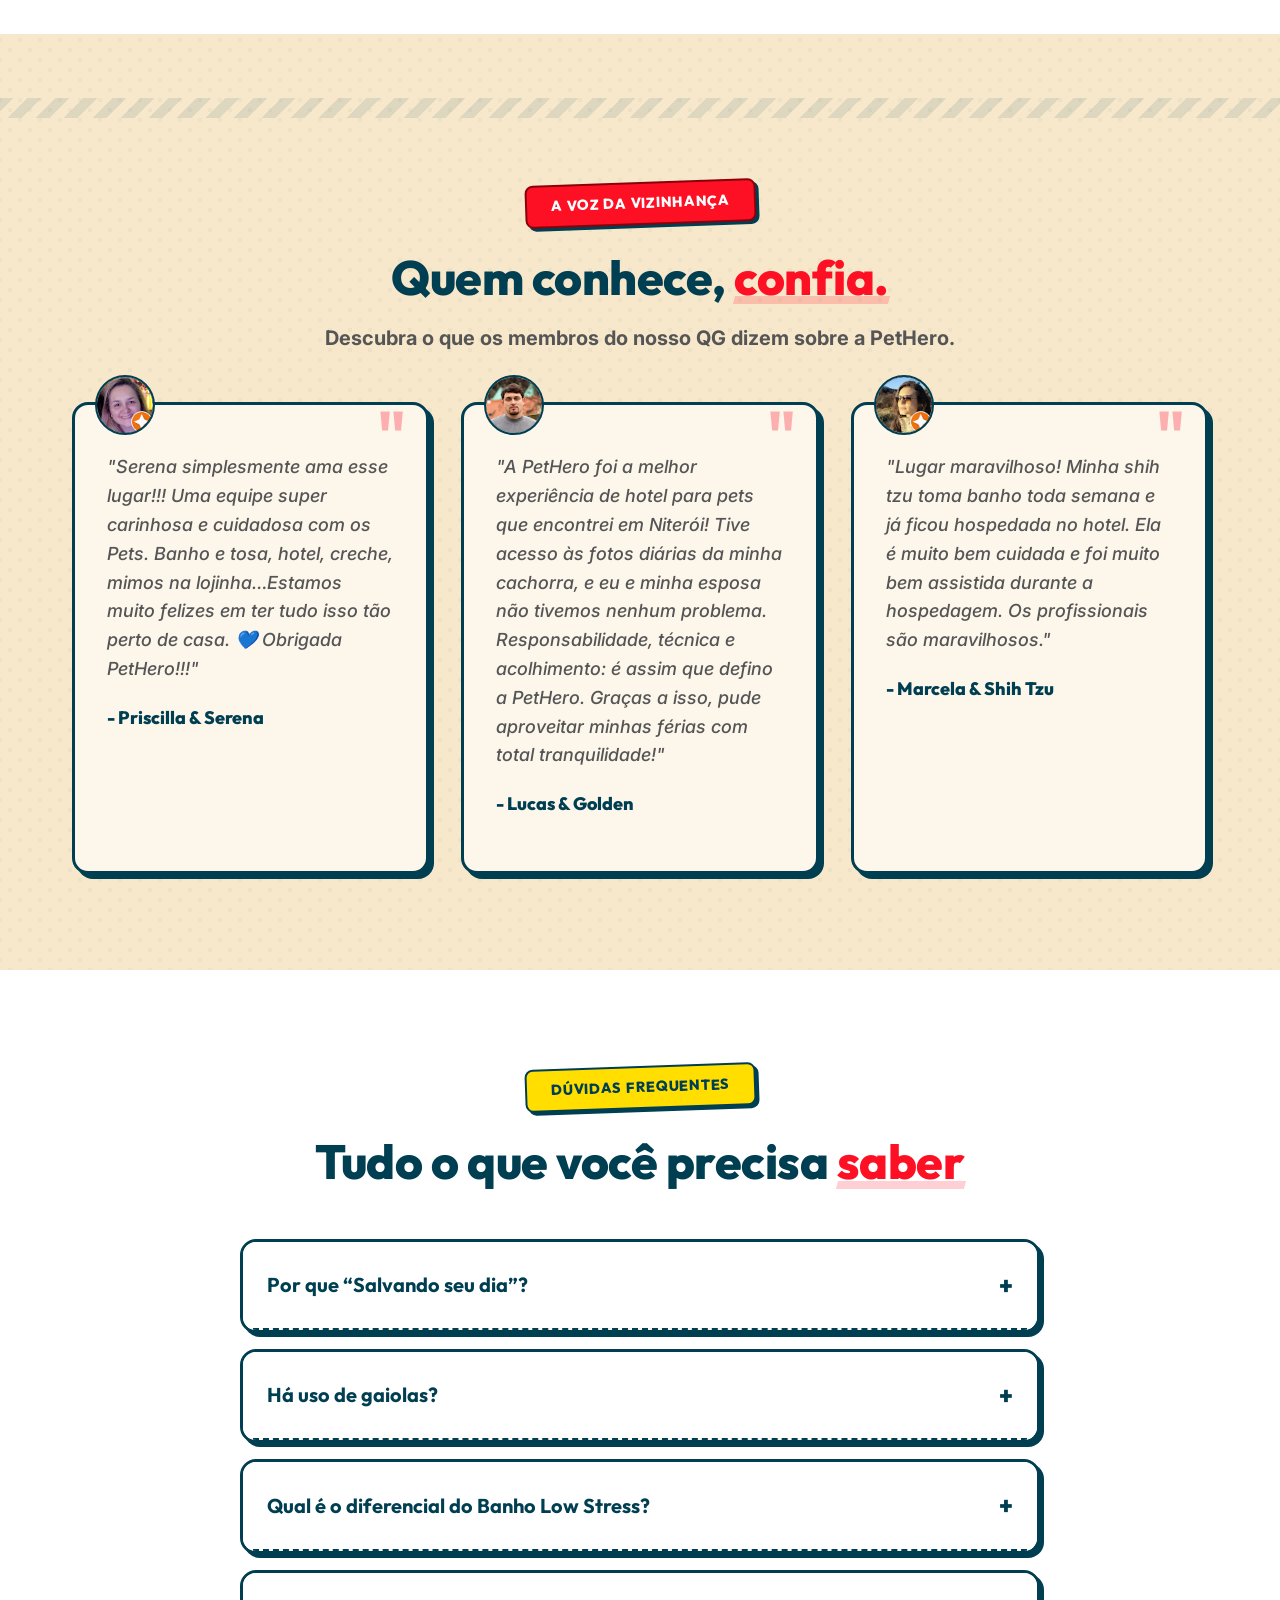
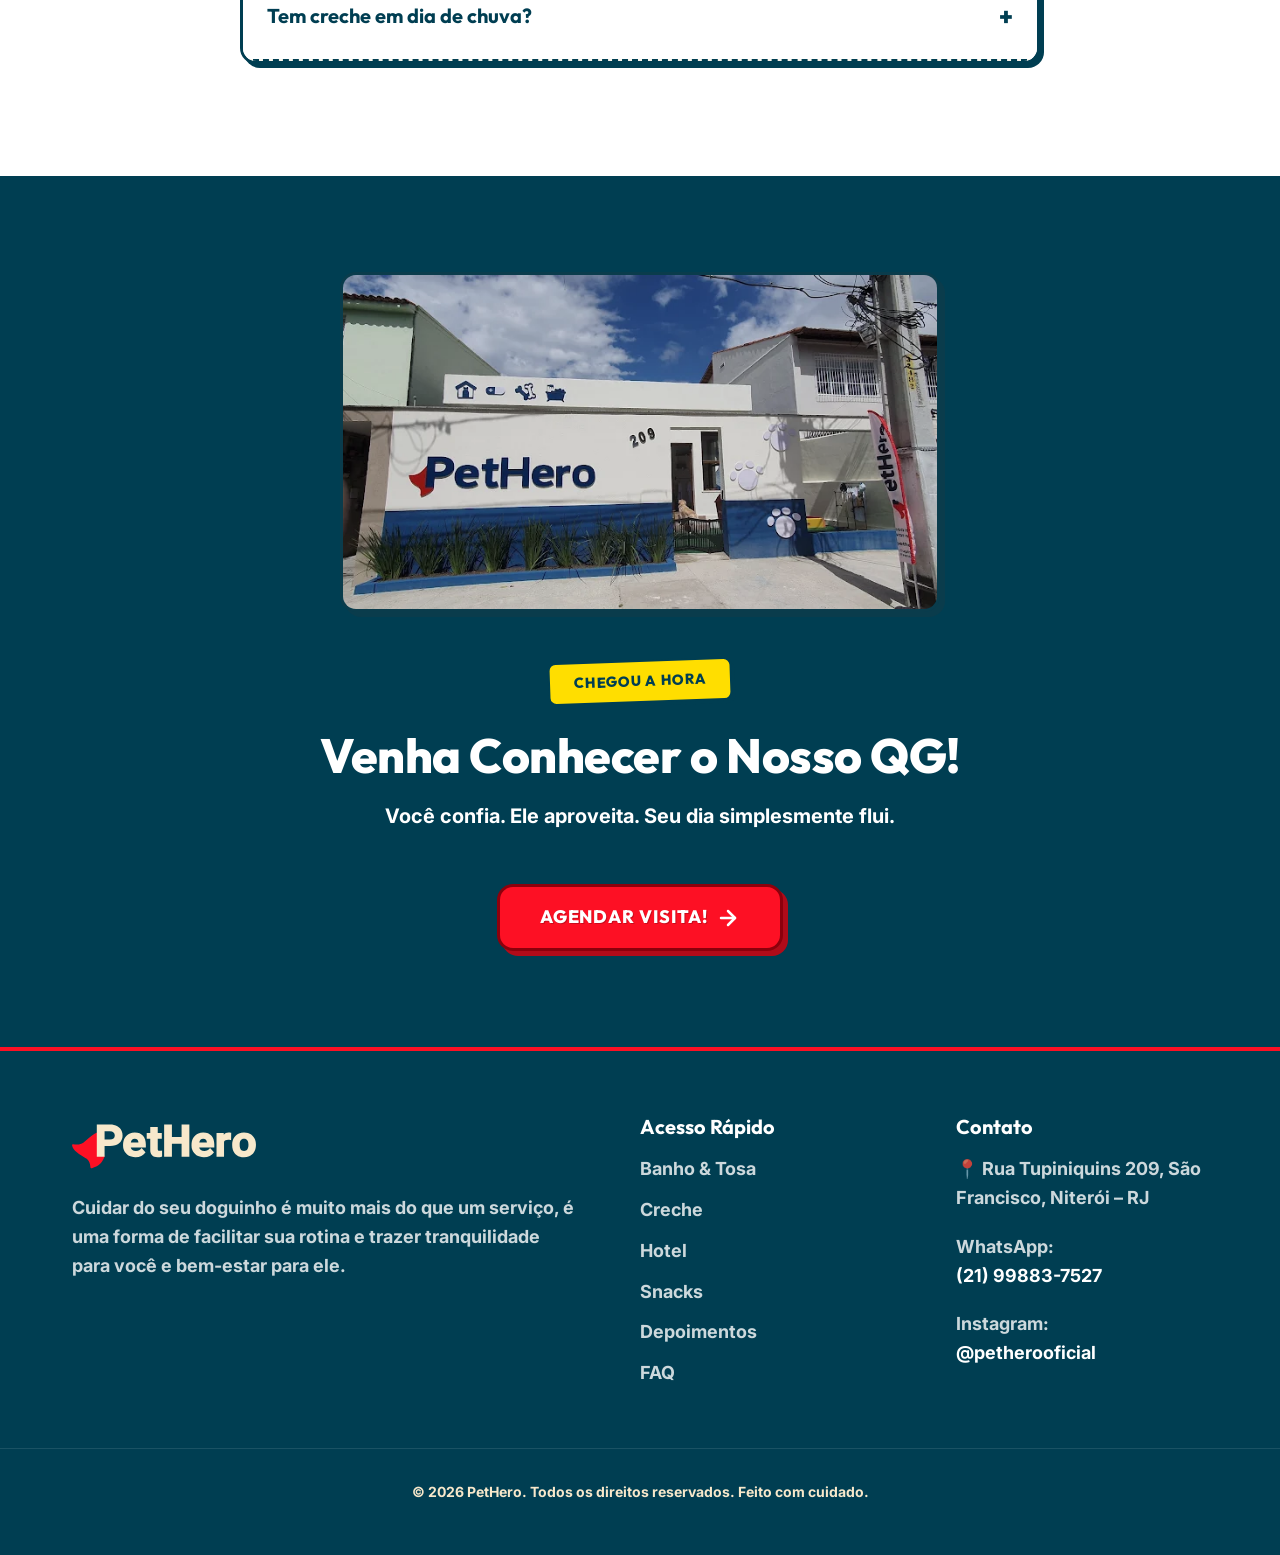
==== commit fd58d86a: "Update index.html" ====
--- a/index.html
+++ b/index.html
@@ -256,7 +256,13 @@
           cromoterapia.</p>
 
         <a href="https://wa.me/5521998837527?text=Ol%C3%A1!%20Quero%20reservar%20o%20Hotel."
-          class="btn btn-primary btn-large mt-4" target="_blank">Reservar Vaga no Hotel</a>
+          class="btn btn-primary btn-large mt-4" target="_blank">Reservar Hotel
+          <svg width="24" height="24" viewBox="0 0 24 24" fill="none" stroke="currentColor" stroke-width="2.5"
+            stroke-linecap="round" stroke-linejoin="round">
+            <path d="M5 12h14"></path>
+            <path d="m12 5 7 7-7 7"></path>
+          </svg>
+        </a>
       </div>
 
     </div>
@@ -395,8 +401,7 @@
       <p style="font-size: 1.25rem; font-weight:700;">Você confia. Ele aproveita. Seu dia simplesmente flui.</p>
 
       <a href="https://wa.me/5521998837527?text=Ol%C3%A1!%20Quero%20falar%20com%20a%20equipe%20da%20PetHero."
-        class="btn btn-primary btn-large mt-4" style="animation: pulse 2s infinite;" target="_blank">AGENDAR UMA
-        VISITA!
+        class="btn btn-primary btn-large mt-4" style="animation: pulse 2s infinite;" target="_blank">AGENDAR VISITA!
         <svg width="24" height="24" viewBox="0 0 24 24" fill="none" stroke="currentColor" stroke-width="2.5"
           stroke-linecap="round" stroke-linejoin="round">
           <path d="M5 12h14"></path>
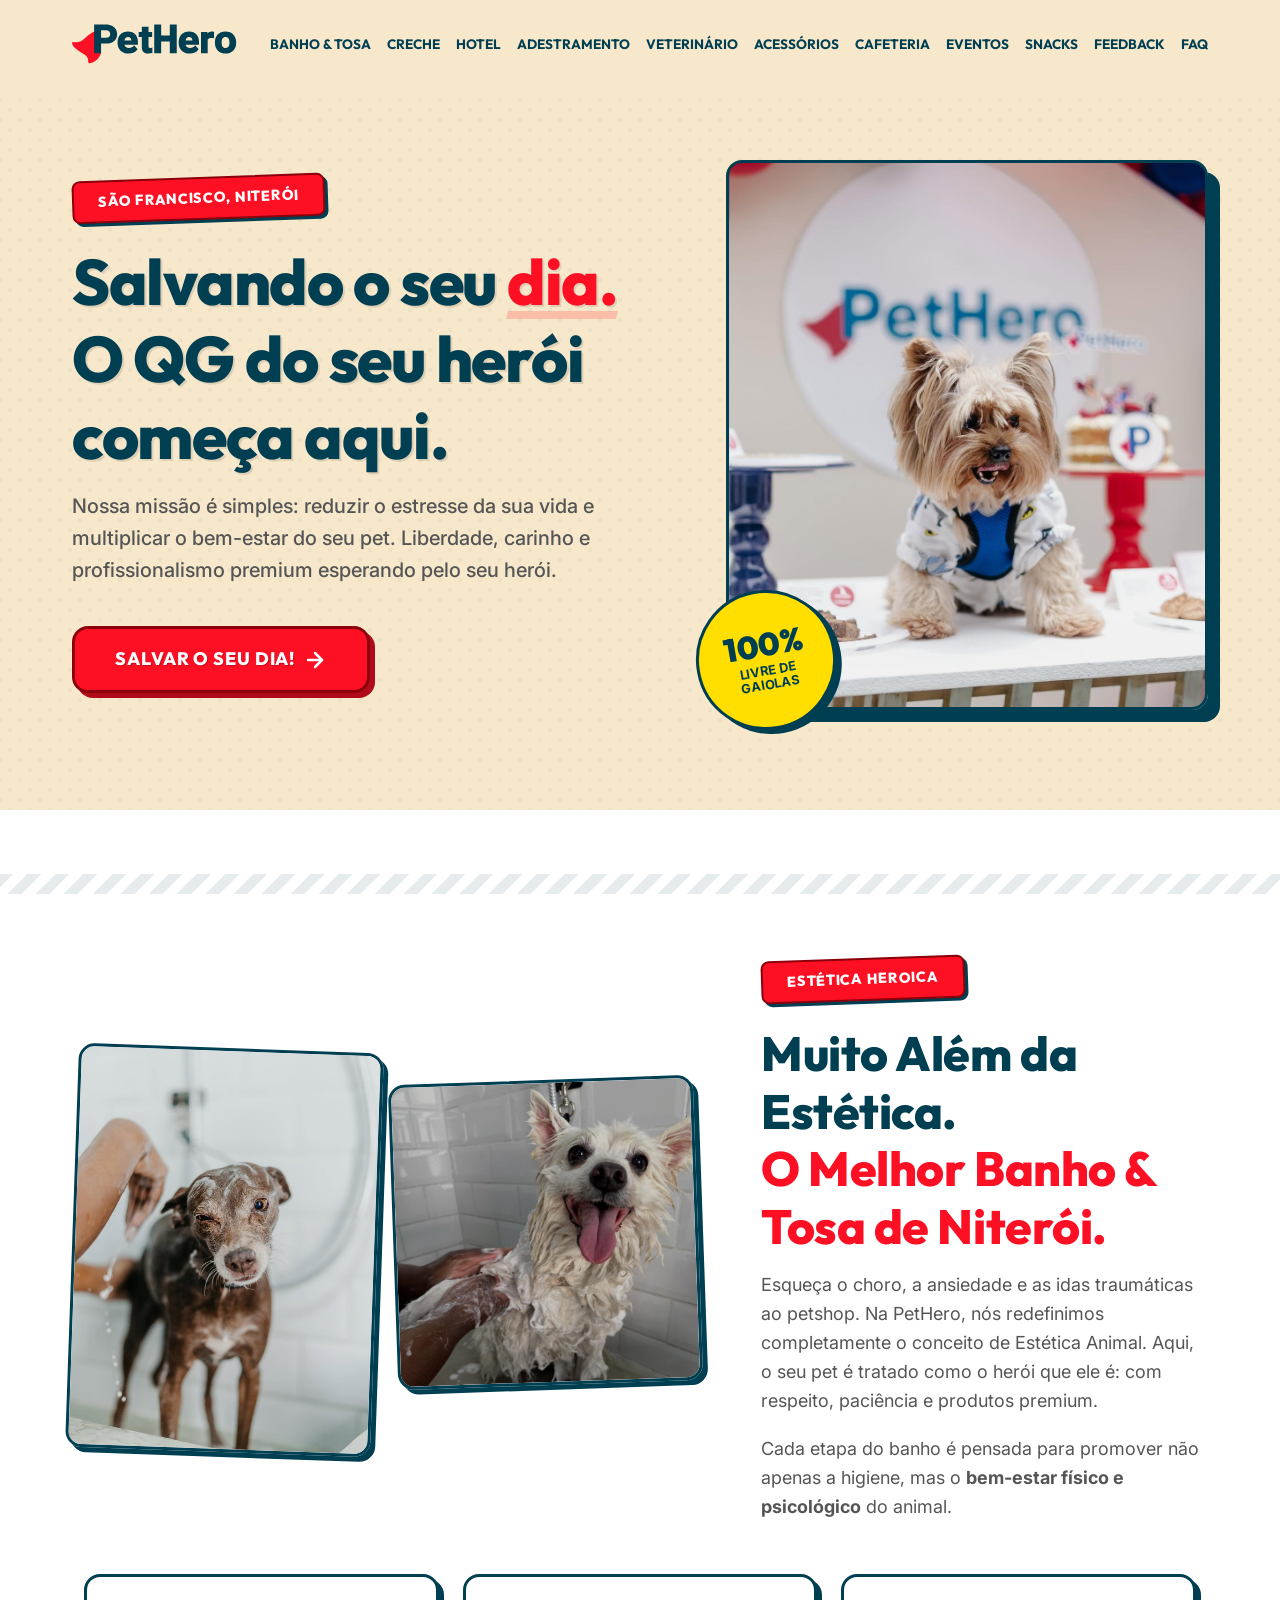
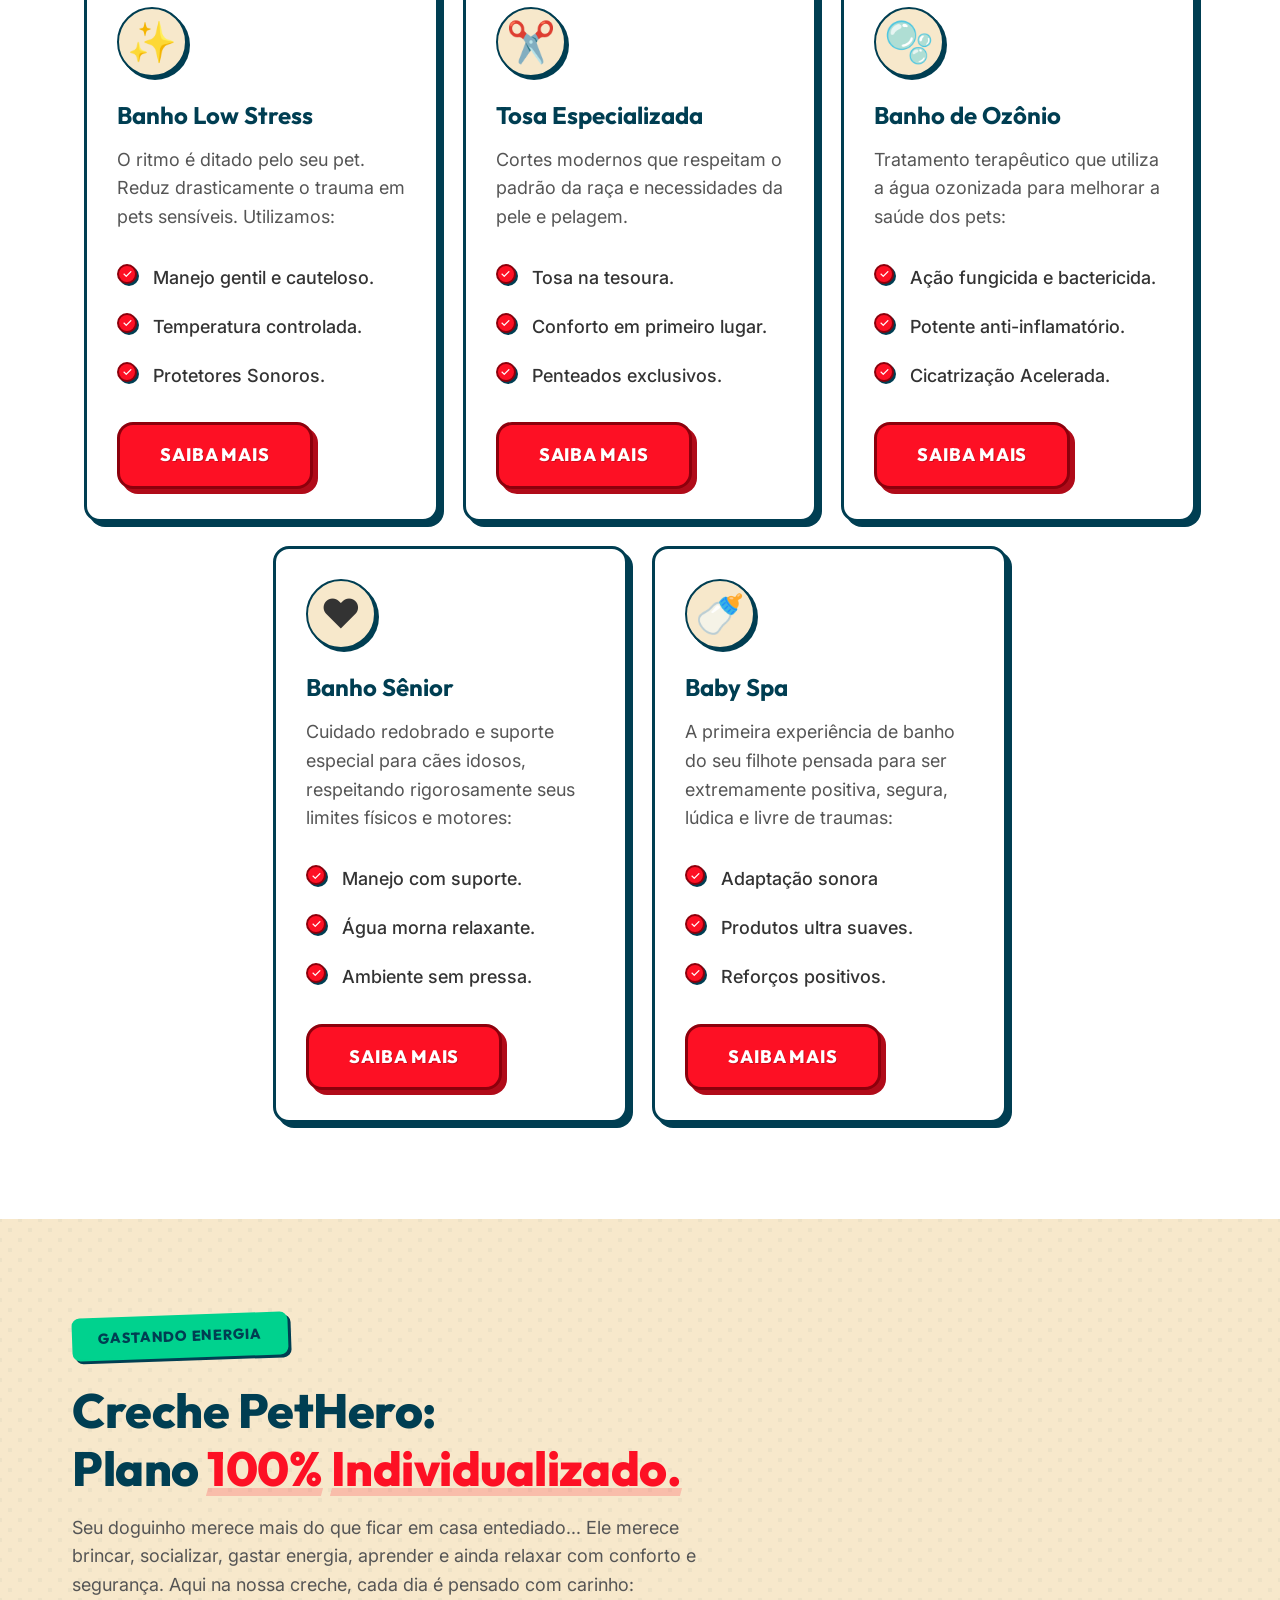
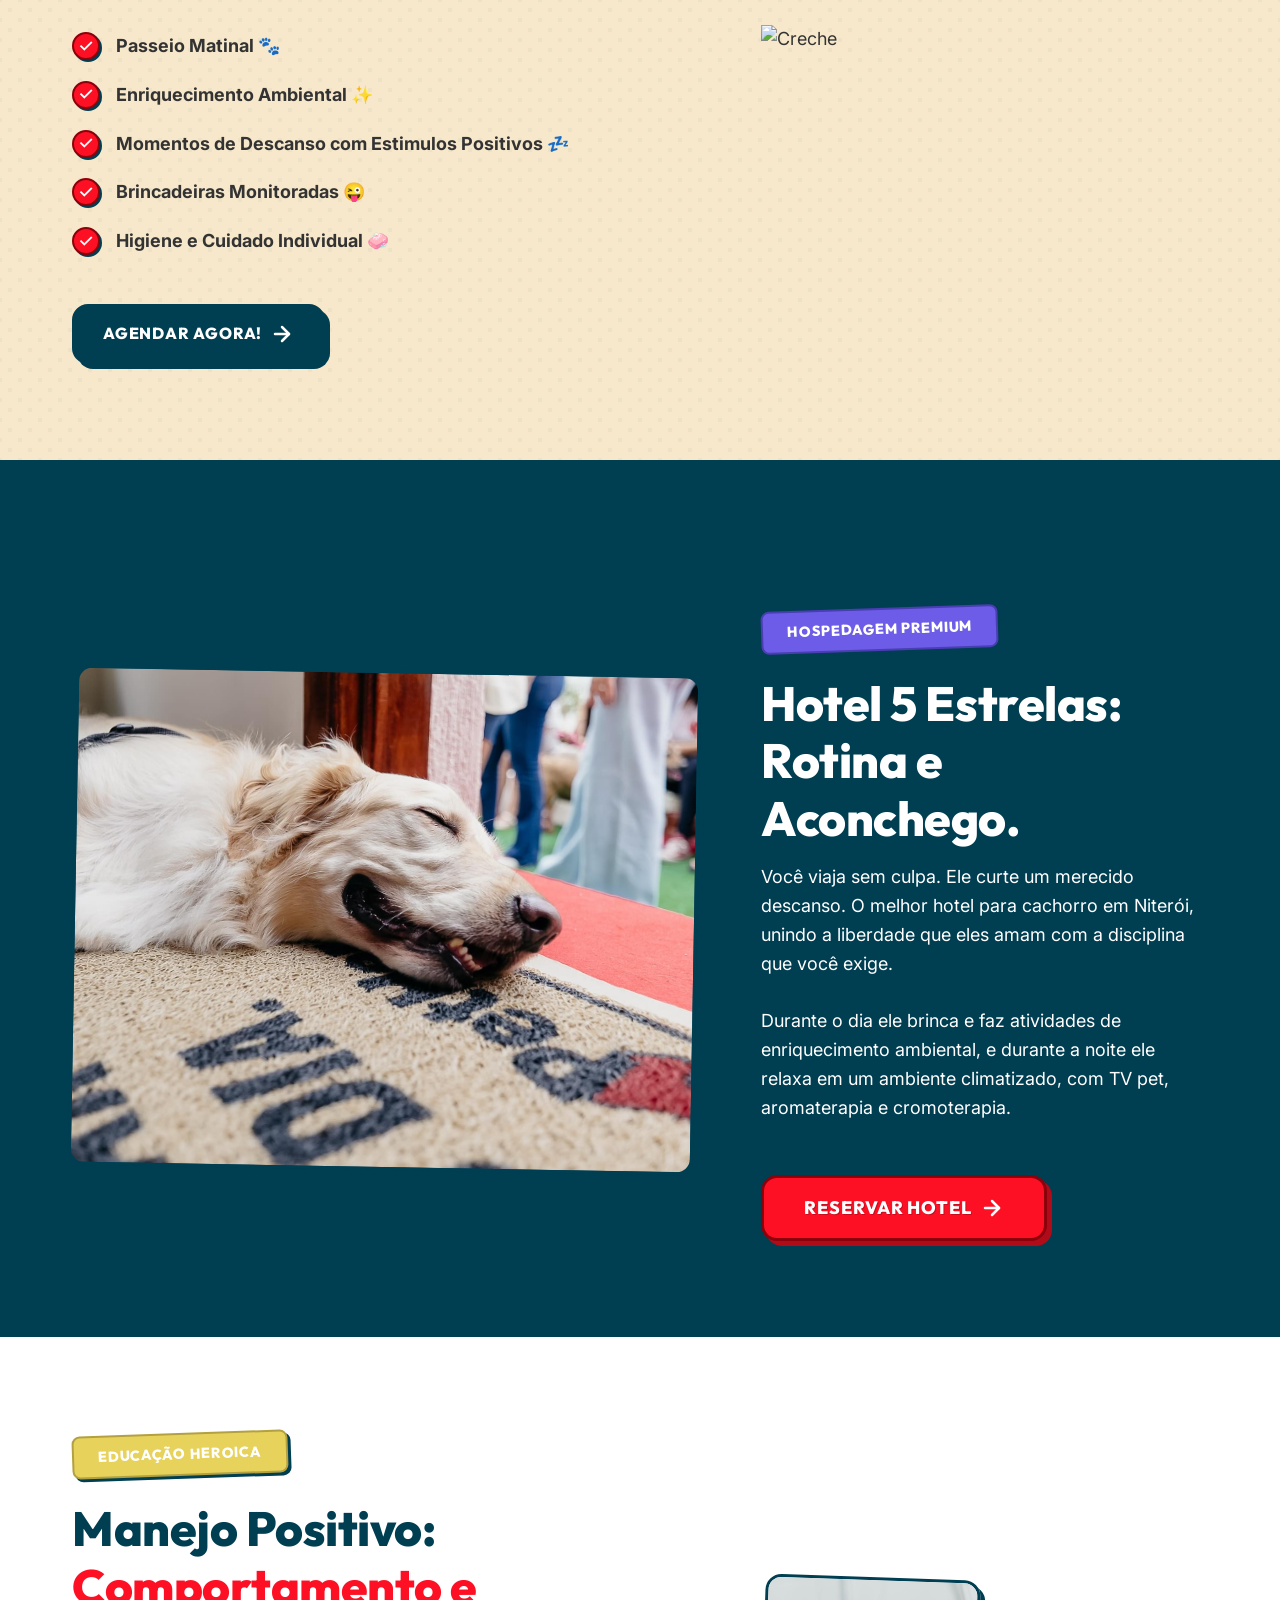
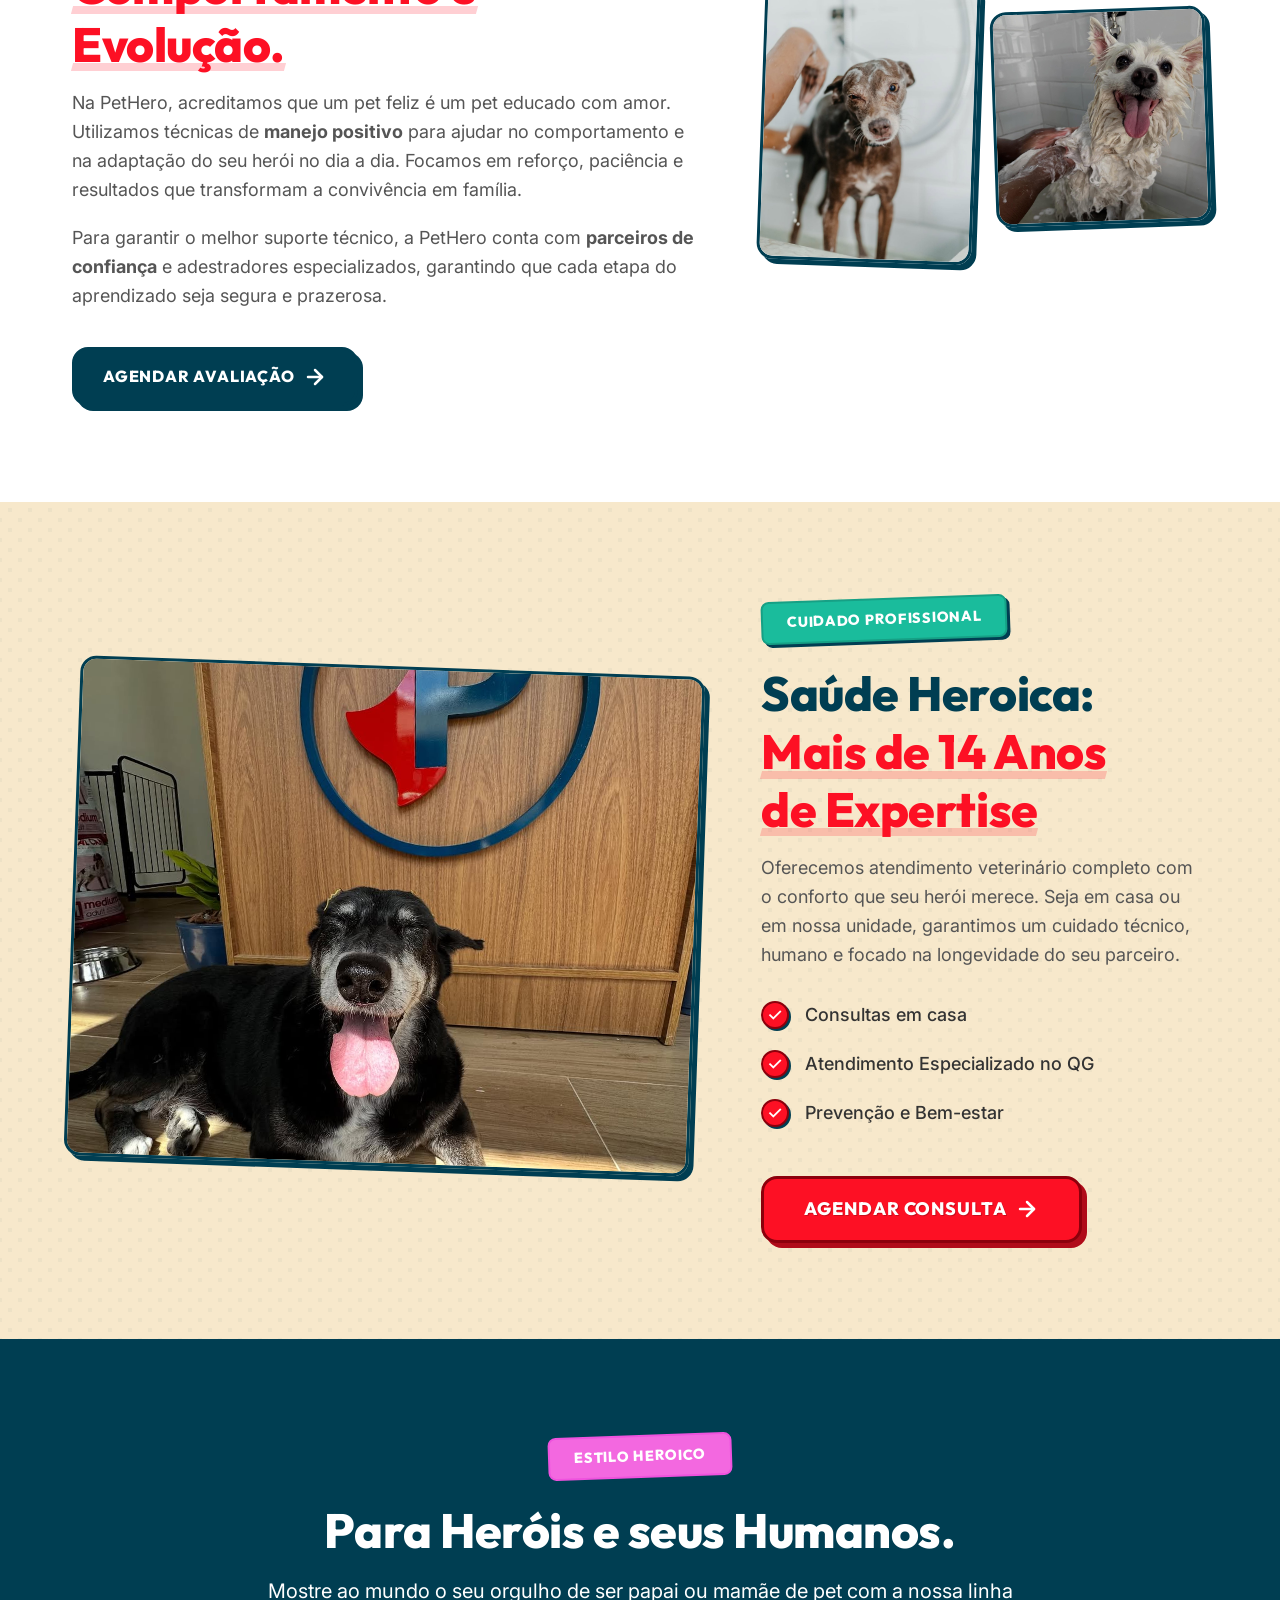
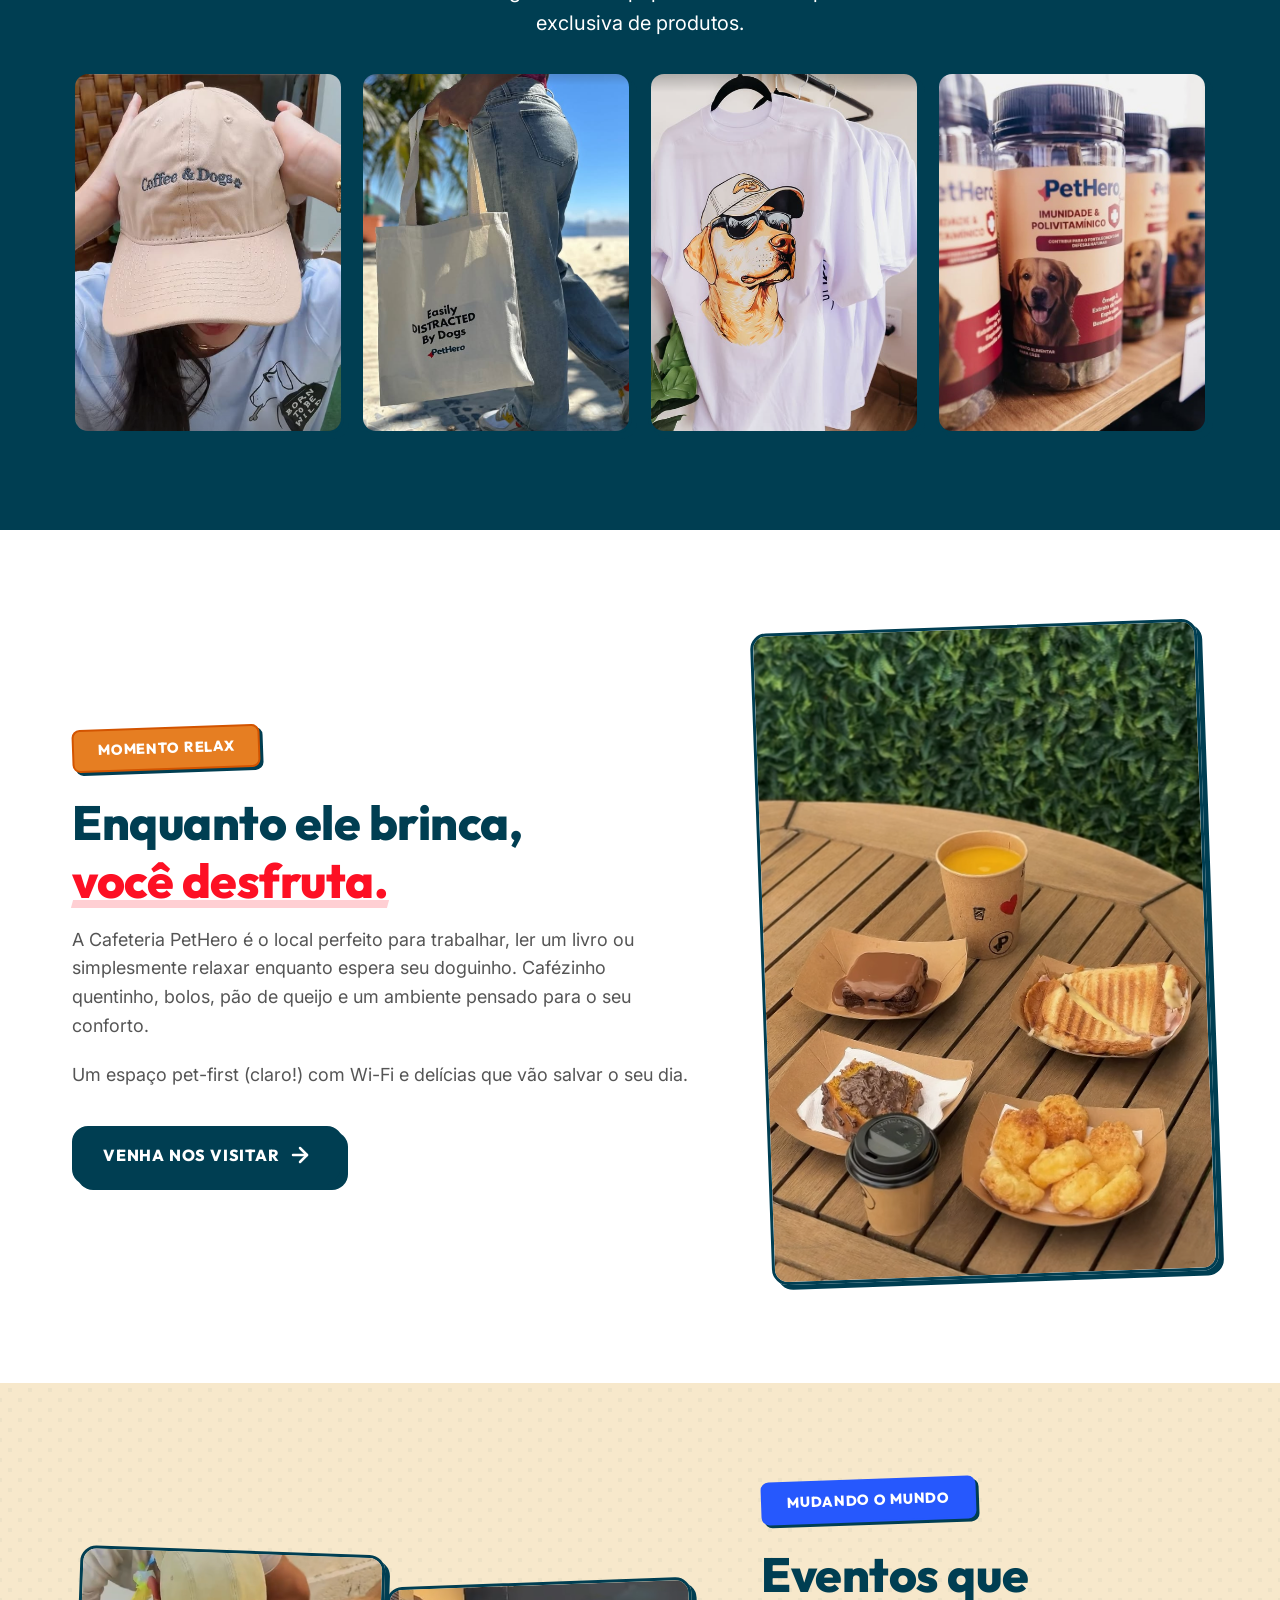
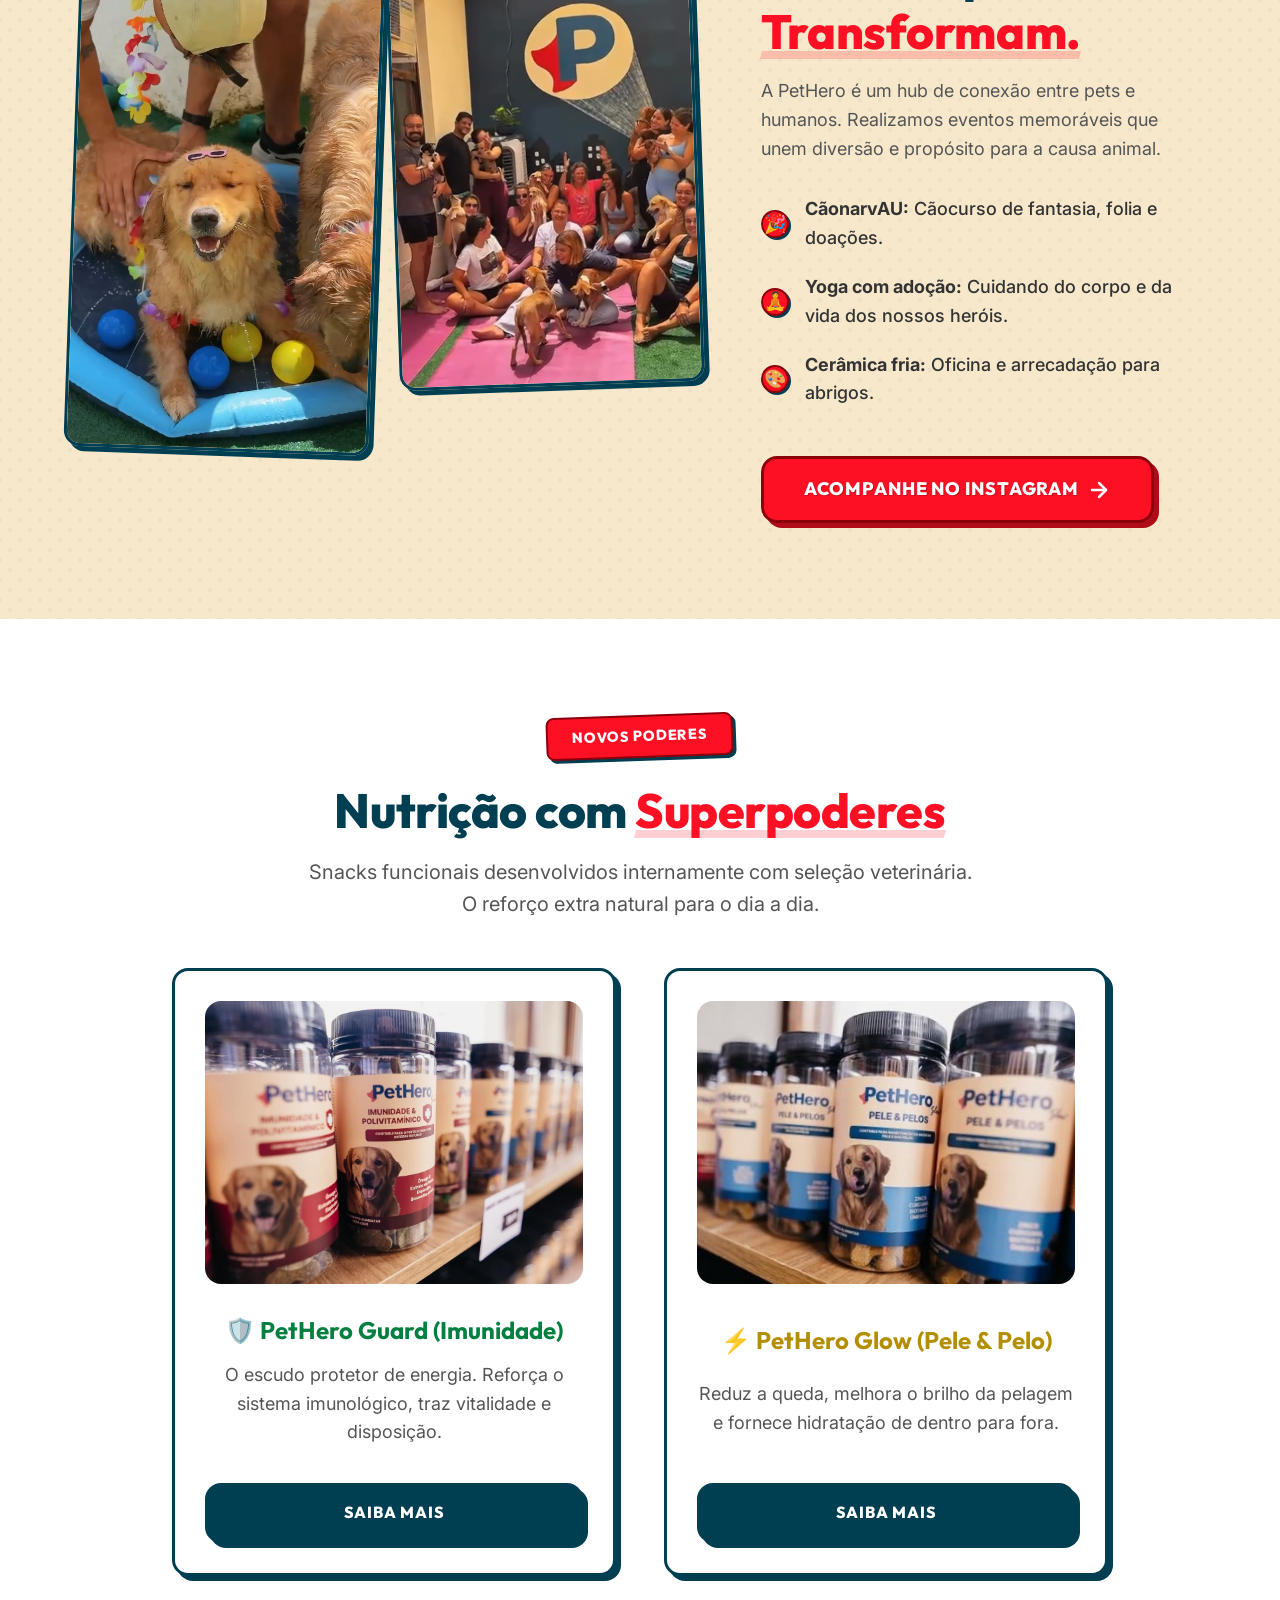
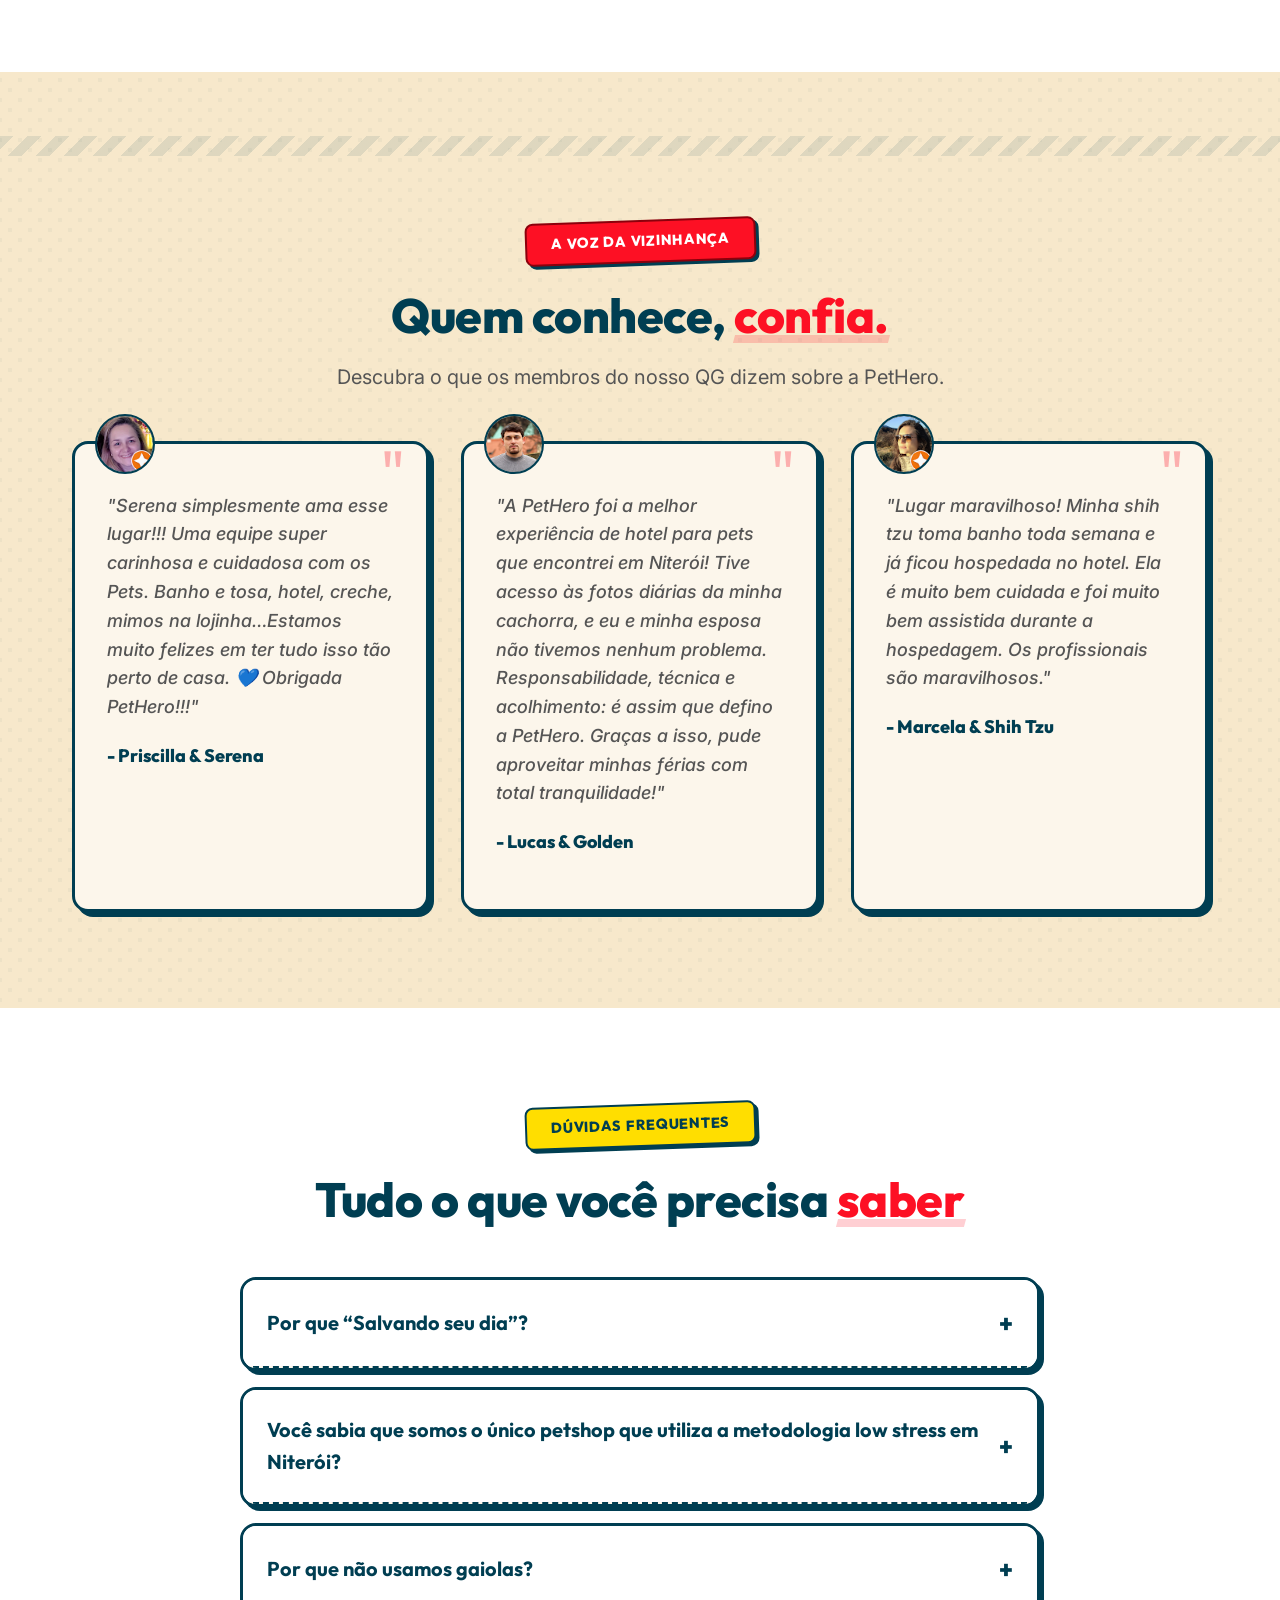
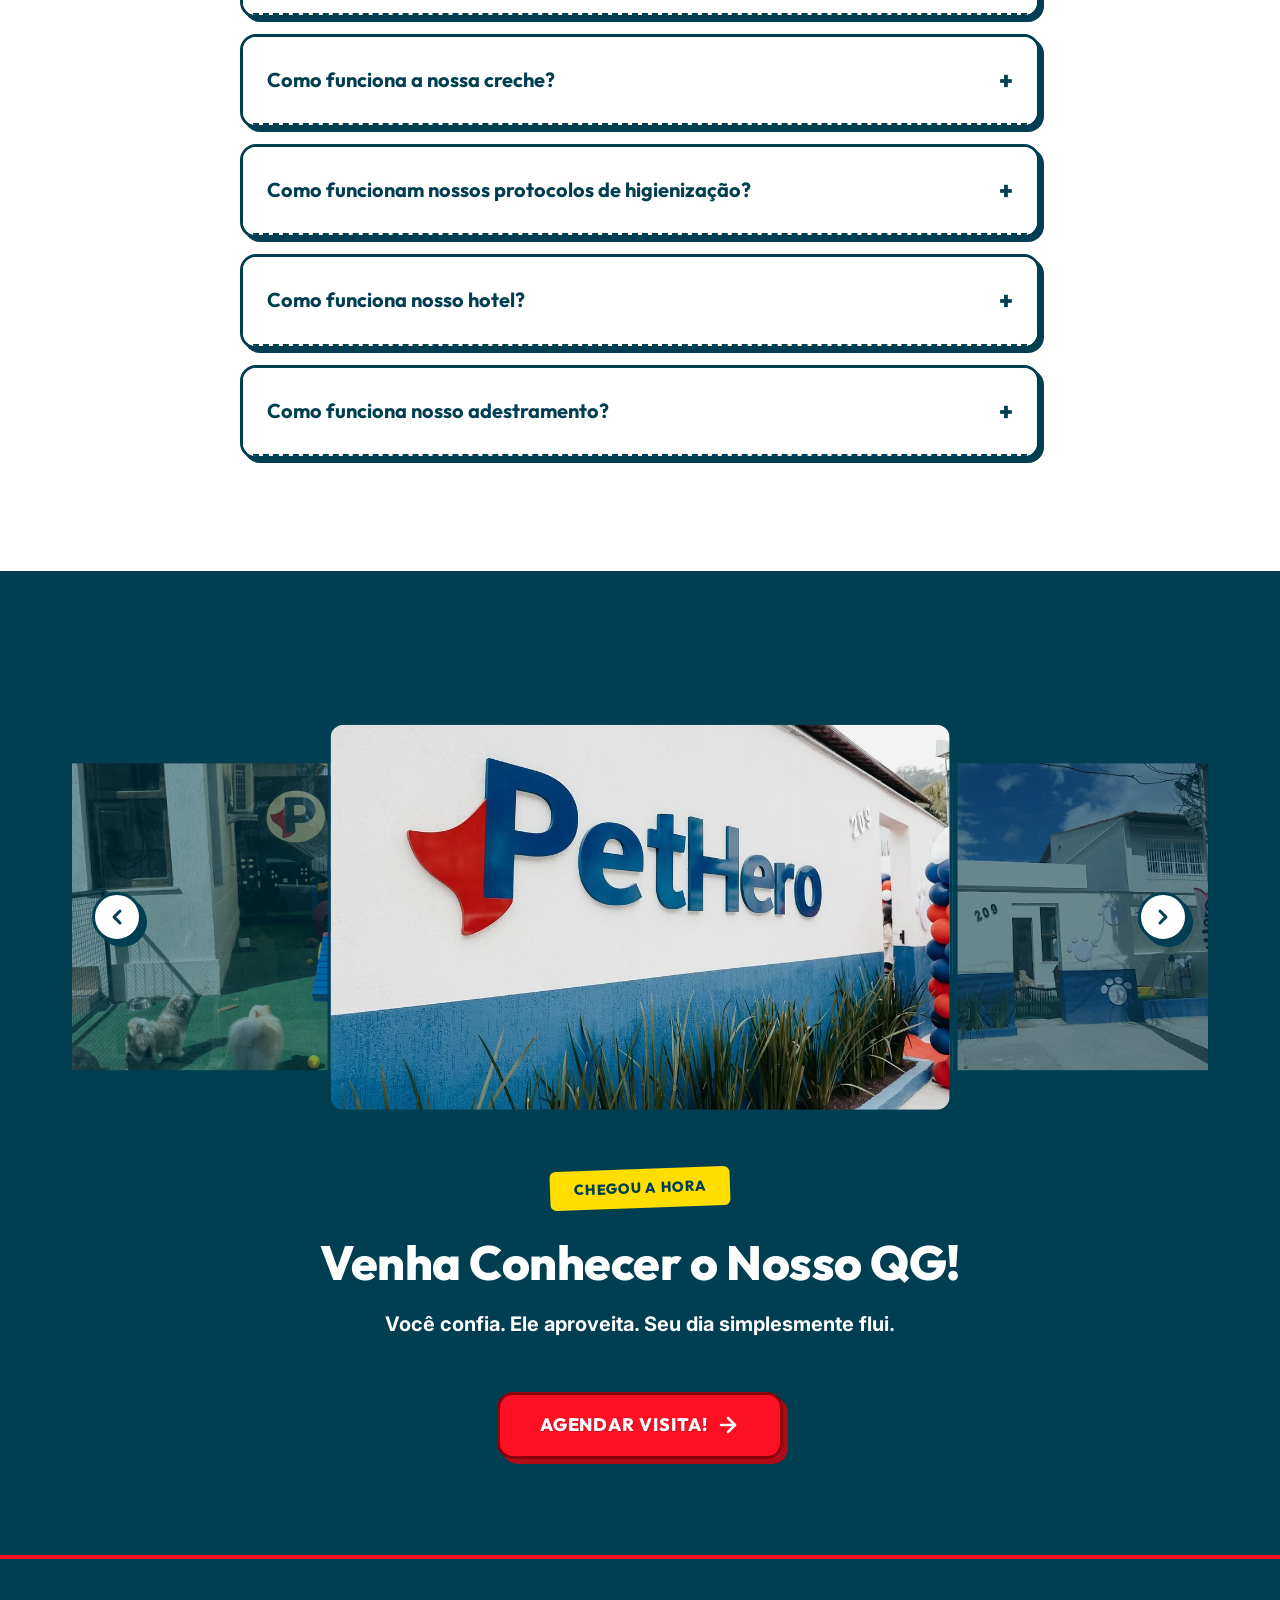
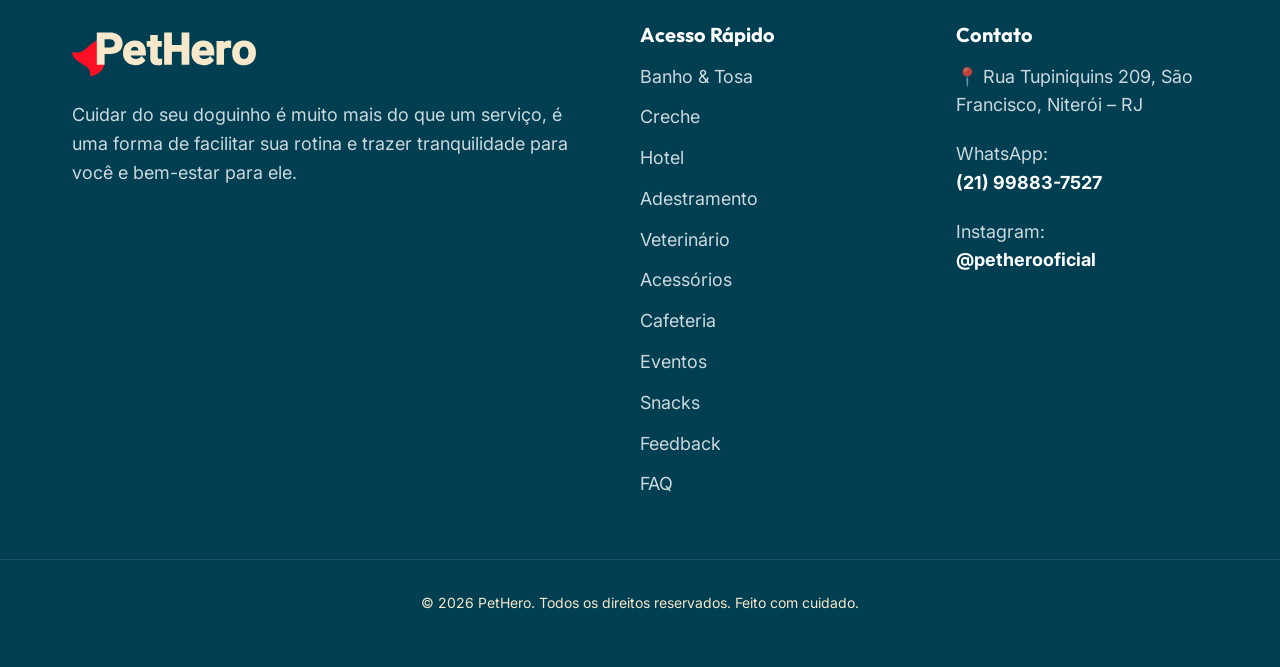
==== commit 0eaad7d0: "Ajustes" ====
--- a/index.html
+++ b/index.html
@@ -24,16 +24,18 @@
         <img src="Images/logos/LogoDarkText.svg" alt="PetHero Logo" style="height: 48px;">
       </a>
       <div class="nav-links">
-        <a href="#missao">A Missão</a>
         <a href="#banho-tosa">Banho & Tosa</a>
         <a href="#creche">Creche</a>
         <a href="#hotel">Hotel</a>
+        <a href="#adestramento">Adestramento</a>
+        <a href="#veterinario">Veterinário</a>
+        <a href="#acessorios">Acessórios</a>
+        <a href="#cafeteria">Cafeteria</a>
+        <a href="#eventos">Eventos</a>
         <a href="#snacks">Snacks</a>
-        <a href="#depoimentos">Depoimentos</a>
+        <a href="#feedback">Feedback</a>
         <a href="#faq">FAQ</a>
       </div>
-      <a href="https://wa.me/5521998837527?text=Ol%C3%A1!%20Gostaria%20de%20falar%20com%20a%20equipe%20PetHero."
-        class="btn btn-secondary nav-cta" target="_blank">Contato</a>
       <button class="menu-toggle" aria-label="Abrir menu">
         <span></span>
         <span></span>
@@ -44,12 +46,16 @@
 
   <!-- Mobile Menu -->
   <div class="mobile-menu">
-    <a href="#missao">A Missão</a>
     <a href="#banho-tosa">Banho & Tosa</a>
     <a href="#creche">Creche</a>
     <a href="#hotel">Hotel</a>
+    <a href="#adestramento">Adestramento</a>
+    <a href="#veterinario">Veterinário</a>
+    <a href="#acessorios">Acessórios</a>
+    <a href="#cafeteria">Cafeteria</a>
+    <a href="#eventos">Eventos</a>
     <a href="#snacks">Snacks</a>
-    <a href="#depoimentos">Depoimentos</a>
+    <a href="#feedback">Feedback</a>
     <a href="#faq">FAQ</a>
   </div>
 
@@ -62,7 +68,7 @@
         <p>Nossa missão é simples: reduzir o estresse da sua vida e multiplicar o bem-estar do seu pet. Liberdade,
           carinho e profissionalismo premium esperando pelo seu herói.</p>
         <div class="hero-actions">
-          <a href="https://wa.me/5521998837527?text=Ol%C3%A1!%20Gostaria%20de%20salvar%20o%20dia!!"
+          <a href="https://wa.me/5521998837527?text=Ol%C3%A1!%20Gostaria%20de%20salvar%20o%20meu%20dia!!"
             class="btn btn-primary btn-large" target="_blank">
             Salvar o seu dia!
             <svg width="24" height="24" viewBox="0 0 24 24" fill="none" stroke="currentColor" stroke-width="2.5"
@@ -168,8 +174,7 @@
           <div>
             <div class="feature-icon-comic">🫧</div>
             <h3>Banho de Ozônio</h3>
-            <p>Tratamento terapêutico que utiliza a água ozonizada para melhorar a saúde da pele
-              e pelos dos pets:</p>
+            <p>Tratamento terapêutico que utiliza a água ozonizada para melhorar a saúde dos pets:</p>
             <ul class="check-list">
               <li>
                 <div class="check-icon-comic" style="width:20px;height:20px;font-size:12px;">✓</div>
@@ -186,6 +191,54 @@
             </ul>
           </div>
           <a href="https://wa.me/5521998837527?text=Ol%C3%A1!%20Gostaria%20de%20saber%20mais%20sobre%20o%20banho%20de%20ozônio."
+            class="btn btn-primary btn-large" style="width: fit-content;" target="_blank">Saiba Mais</a>
+        </div>
+
+        <div class="comic-card">
+          <div>
+            <div class="feature-icon-comic">❤️</div>
+            <h3>Banho Sênior</h3>
+            <p>Cuidado redobrado e suporte especial para cães idosos, respeitando rigorosamente seus limites físicos e motores:</p>
+            <ul class="check-list">
+              <li>
+                <div class="check-icon-comic" style="width:20px;height:20px;font-size:12px;">✓</div>
+                <span>Manejo com suporte.</span>
+              </li>
+              <li>
+                <div class="check-icon-comic" style="width:20px;height:20px;font-size:12px;">✓</div>
+                <span>Água morna relaxante.</span>
+              </li>
+              <li>
+                <div class="check-icon-comic" style="width:20px;height:20px;font-size:12px;">✓</div>
+                <span>Ambiente sem pressa.</span>
+              </li>
+            </ul>
+          </div>
+          <a href="https://wa.me/5521998837527?text=Ol%C3%A1!%20Gostaria%20de%20saber%20mais%20sobre%20o%20banho%20sênior."
+            class="btn btn-primary btn-large" style="width: fit-content;" target="_blank">Saiba Mais</a>
+        </div>
+
+        <div class="comic-card">
+          <div>
+            <div class="feature-icon-comic">🍼</div>
+            <h3>Baby Spa</h3>
+            <p>A primeira experiência de banho do seu filhote pensada para ser extremamente positiva, segura, lúdica e livre de traumas:</p>
+            <ul class="check-list">
+              <li>
+                <div class="check-icon-comic" style="width:20px;height:20px;font-size:12px;">✓</div>
+                <span>Adaptação sonora</span>
+              </li>
+              <li>
+                <div class="check-icon-comic" style="width:20px;height:20px;font-size:12px;">✓</div>
+                <span>Produtos ultra suaves.</span>
+              </li>
+              <li>
+                <div class="check-icon-comic" style="width:20px;height:20px;font-size:12px;">✓</div>
+                <span>Reforços positivos.</span>
+              </li>
+            </ul>
+          </div>
+          <a href="https://wa.me/5521998837527?text=Ol%C3%A1!%20Gostaria%20de%20saber%20mais%20sobre%20o%20baby%20spa."
             class="btn btn-primary btn-large" style="width: fit-content;" target="_blank">Saiba Mais</a>
         </div>
 
@@ -199,7 +252,7 @@
     <div class="container split-section">
       <div class="section-content fade-in-up">
         <div class="comic-badge">GASTANDO ENERGIA</div>
-        <h2>Creche PetHero:<br>100% <span class="highlight">Livre de Gaiolas.</span></h2>
+        <h2>Creche PetHero:<br>Plano <span class="highlight">100%</span> <span class="highlight">Individualizado.</span></h2>
         <p>Seu doguinho merece mais do que ficar em casa entediado... Ele merece brincar, socializar, gastar energia,
           aprender e ainda relaxar com conforto e segurança. Aqui na nossa creche, cada dia é pensado com carinho:</p>
 
@@ -222,7 +275,7 @@
           </li>
           <li>
             <div class="check-icon-comic">✓</div>
-            <span><strong>Higiene e Cuidado Invividual 🧼</span>
+            <span><strong>Higiene e Cuidado Individual 🧼</strong></span>
           </li>
         </ul>
 
@@ -268,9 +321,149 @@
     </div>
   </section>
 
+  <!-- Adestramento Section -->
+  <section class="section bg-white adestramento" id="adestramento">
+    <div class="container split-section">
+      <div class="section-content fade-in-up">
+        <div class="comic-badge">EDUCAÇÃO HEROICA</div>
+        <h2>Manejo Positivo:<br><span class="highlight">Comportamento e </span> <span class="highlight">Evolução.</span>
+        </h2>
+        <p>Na PetHero, acreditamos que um pet feliz é um pet educado com amor. Utilizamos técnicas de <strong>manejo
+            positivo</strong> para ajudar no comportamento e na adaptação do seu herói no dia a dia. Focamos em reforço,
+          paciência e resultados que transformam a convivência em família.</p>
+        <p>Para garantir o melhor suporte técnico, a PetHero conta com <strong>parceiros de confiança</strong> e
+          adestradores especializados, garantindo que cada etapa do aprendizado seja segura e prazerosa.</p>
+
+        <a href="https://wa.me/5521998837527?text=Ol%C3%A1!%20Gostaria%20de%20falar%20com%20um%20adestrador%20parceiro%20da%20PetHero."
+          class="btn btn-secondary mt-2" target="_blank">AGENDAR AVALIAÇÃO
+          <svg width="24" height="24" viewBox="0 0 24 24" fill="none" stroke="currentColor" stroke-width="2.5"
+            stroke-linecap="round" stroke-linejoin="round">
+            <path d="M5 12h14"></path>
+            <path d="m12 5 7 7-7 7"></path>
+          </svg>
+        </a>
+      </div>
+      <div class="image-grid-2 fade-in-right">
+        <img src="Images/content/ShowerDog1.jpg" alt="Banho Tranquilo" class="comic-img img-angled-right">
+        <img src="Images/content/ShowerDog2.jpg" alt="Secagem Cuidadosa" class="comic-img img-angled-left"
+          style="margin-top: 2rem;">
+      </div>
+    </div>
+  </section>
+
+  <!-- Veterinário Section -->
+  <section class="section veterinario" id="veterinario">
+    <div class="container split-section">
+      <div class="fade-in-left order-mobile-2">
+        <img src="Images/content/HappyDog4.jpg" alt="Atendimento Veterinário" class="comic-img img-angled-right"
+          style="max-height: 500px; object-fit: cover;">
+      </div>
+      <div class="section-content fade-in-right">
+        <div class="comic-badge">CUIDADO PROFISSIONAL</div>
+        <h2>Saúde Heroica:<br><span class="highlight">Mais de 14 Anos</span><br><span class="highlight">de Expertise</span></h2>
+        <p>Oferecemos atendimento veterinário completo com o conforto que seu herói merece. Seja em casa ou em
+          nossa unidade, garantimos um cuidado técnico, humano e focado na longevidade do seu parceiro.</p>
+        <ul class="check-list">
+          <li>
+            <div class="check-icon-comic">✓</div>
+            <span>Consultas em casa</span>
+          </li>
+          <li>
+            <div class="check-icon-comic">✓</div>
+            <span>Atendimento Especializado no QG</span>
+          </li>
+          <li>
+            <div class="check-icon-comic">✓</div>
+            <span>Prevenção e Bem-estar</span>
+          </li>
+        </ul>
+        <a href="https://wa.me/5521998837527?text=Ol%C3%A1!%20Gostaria%20de%20agendar%20uma%20consulta%20veterinária."
+          class="btn btn-primary btn-large mt-2" target="_blank">Agendar Consulta <svg width="24" height="24" viewBox="0 0 24 24" fill="none" stroke="currentColor" stroke-width="2.5"
+            stroke-linecap="round" stroke-linejoin="round">
+            <path d="M5 12h14"></path>
+            <path d="m12 5 7 7-7 7"></path>
+          </svg></a>
+      </div>
+    </div>
+  </section>
+
+  <!-- Acessórios Section -->
+  <section class="section bg-dark acessorios" id="acessorios">
+    <div class="container text-center">
+      <div class="fade-in-up">
+        <div class="comic-badge">ESTILO HEROICO</div>
+        <h2>Para Heróis e seus Humanos.</h2>
+        <p class="subtitle">Mostre ao mundo o seu orgulho de ser papai ou mamãe de pet com a nossa linha exclusiva de produtos.</p>
+      </div>
+      <div class="image-grid-4 mt-4">
+        <img src="Images/content/boné.png" alt="Acessórios PetHero" class="comic-img fade-in-up">
+        <img src="Images/content/ecobag.png" alt="Acessórios PetHero" class="comic-img fade-in-up" style="transition-delay: 0.1s;">
+        <img src="Images/content/camisa.png" alt="Acessórios PetHero" class="comic-img fade-in-up" style="transition-delay: 0.2s;">
+        <img src="Images/content/Snacks.jpg" alt="Acessórios PetHero" class="comic-img fade-in-up" style="transition-delay: 0.3s;">
+      </div>
+    </div>
+  </section>
+
+  <!-- Cafeteria Section -->
+  <section class="section bg-white cafeteria" id="cafeteria">
+    <div class="container split-section">
+      <div class="section-content fade-in-up">
+        <div class="comic-badge">MOMENTO RELAX</div>
+        <h2>Enquanto ele brinca,<br><span class="highlight">você desfruta.</span></h2>
+        <p>A Cafeteria PetHero é o local perfeito para trabalhar, ler um livro ou simplesmente relaxar enquanto espera
+          seu doguinho. Cafézinho quentinho, bolos, pão de queijo e um ambiente pensado para o seu conforto.</p>
+        <p>Um espaço pet-first (claro!) com Wi-Fi e delícias que vão salvar o seu dia.</p>
+        <a href="#comunidade" class="btn btn-secondary mt-2">Venha nos Visitar <svg width="24" height="24" viewBox="0 0 24 24" fill="none" stroke="currentColor" stroke-width="2.5"
+            stroke-linecap="round" stroke-linejoin="round">
+            <path d="M5 12h14"></path>
+            <path d="m12 5 7 7-7 7"></path>
+          </svg></a>
+      </div>
+      <div class="fade-in-right">
+        <img src="Images/content/cafeteria.png" alt="Cafeteria PetHero" class="comic-img img-angled-left">
+      </div>
+    </div>
+  </section>
+
+  <!-- Eventos Section -->
+  <section class="section eventos" id="eventos">
+    <div class="container split-section">
+      <div class="image-grid-2 fade-in-left">
+        <img src="Images/content/carnaval.png" alt="Eventos PetHero" class="comic-img img-angled-right">
+        <img src="Images/content/yoga.png" alt="Yoga com Cães" class="comic-img img-angled-left"
+          style="margin-top: 2rem;">
+      </div>
+      <div class="section-content fade-in-right">
+        <div class="comic-badge">MUDANDO O MUNDO</div>
+        <h2>Eventos que <span class="highlight">Transformam.</span></h2>
+        <p>A PetHero é um hub de conexão entre pets e humanos. Realizamos eventos memoráveis que unem diversão e
+          propósito para a causa animal.</p>
+        <ul class="check-list">
+          <li style="display: flex; align-items: center;">
+            <div class="check-icon-comic">🎉</div>
+            <span><strong>CãonarvAU:</strong> Cãocurso de fantasia, folia e doações.</span>
+          </li>
+          <li style="display: flex; align-items: center;">
+            <div class="check-icon-comic">🧘</div>
+            <span><strong>Yoga com adoção:</strong> Cuidando do corpo e da vida dos nossos heróis.</span>
+          </li>
+          <li style="display: flex; align-items: center;">
+            <div class="check-icon-comic">🎨</div>
+            <span><strong>Cerâmica fria:</strong> Oficina e arrecadação para abrigos.</span>
+          </li>
+        </ul>
+        <a href="https://www.instagram.com/petherooficial/" class="btn btn-primary btn-large mt-2" target="_blank">Acompanhe no Instagram <svg width="24" height="24" viewBox="0 0 24 24" fill="none" stroke="currentColor" stroke-width="2.5"
+            stroke-linecap="round" stroke-linejoin="round">
+            <path d="M5 12h14"></path>
+            <path d="m12 5 7 7-7 7"></path>
+          </svg></a>
+      </div>
+    </div>
+  </section>
+
   <!-- Snacks Section -->
   <section class="section bg-white" id="snacks">
-    <div class="container text-center fade-in-up">
+    <div class="container text-center fade-in-up" style="max-width: 1000px;">
       <div class="comic-badge">NOVOS PODERES</div>
       <h2>Nutrição com <span class="highlight">Superpoderes</span></h2>
       <p class="subtitle">Snacks funcionais desenvolvidos internamente com seleção veterinária.<br>O reforço extra
@@ -300,8 +493,8 @@
     </div>
   </section>
 
-  <!-- Depoimentos Section -->
-  <section class="section" id="depoimentos">
+  <!-- Feedback Section -->
+  <section class="section" id="feedback">
     <div class="comic-divider"></div>
     <div class="container">
       <div class="text-center fade-in-up">
@@ -357,33 +550,45 @@
               Salvamos o seu dia quando: <br>Damos um banho low stress que deixa seu pet limpinho e feliz. <br>Cuidamos
               da
               creche e da hospedagem para você trabalhar ou viajar sem preocupação. <br>Mantemos uma equipe carinhosa,
-              atenciosa e pronta pra acolher cada pet como único. <br>Criamos um ambiente seguro, confortável e cheio de
-              amor pra eles se sentirem em casa.
+              atenciosa e pronta para acolher cada pet como único. <br>Criamos um ambiente seguro, confortável e cheio de
+              amor para eles se sentirem em casa.
               Porque quando seu pet está bem cuidado, seu dia flui melhor.</p>
           </div>
         </div>
         <div class="faq-item">
-          <div class="faq-question">Há uso de gaiolas? <span class="faq-icon">+</span></div>
+          <div class="faq-question">Você sabia que somos o único petshop que utiliza a metodologia low stress em Niterói?<span class="faq-icon">+</span></div>
           <div class="faq-answer">
-            <p>Aqui na PetHero NÃO USAMOS GAIOLAS! ISSO MESMO!!! Nada de gaiolas pequenas e frias que assustam os
-              doguinhos! Nosso manejo é feito avaliando a adaptação, com utilização de baias respeitando o tempo de cada
-              doguinho para que eles se sintam seguros, tranquilos e felizes durante toda a experiência.</p>
+            <p>Sim! Na PetHero, somos pioneiros em Niterói com a metodologia Low Stress. Nosso foco é o bem-estar psicológico do pet: não utilizamos gaiolas, respeitamos o ritmo individual de cada animal e transformamos o banho em uma experiência relaxante e positiva.</p>
           </div>
         </div>
         <div class="faq-item">
-          <div class="faq-question">Qual é o diferencial do Banho Low Stress? <span class="faq-icon">+</span></div>
+          <div class="faq-question">Por que não usamos gaiolas?<span class="faq-icon">+</span></div>
           <div class="faq-answer">
-            <p>No Low Stress, todo o ritmo do banho é ditado pelos sinais do pet. Usamos aromaterapia, controle de
-              temperatura, não forçamos, não seguramos de forma bruta, e os doguinos até usam protetores sonoros. É
-              focado no
-              bem-estar psicológico dele enquanto fica limpo.</p>
+            <p>Acreditamos que o confinamento gera estresse desnecessário. Por isso, abolimos o uso de gaiolas e utilizamos um manejo gentil, avaliando a adaptação de cada doguinho para que ele se sinta livre, seguro e acolhido durante toda a sua permanência no QG.</p>
           </div>
         </div>
         <div class="faq-item">
-          <div class="faq-question">Tem creche em dia de chuva? <span class="faq-icon">+</span></div>
+          <div class="faq-question">Como funciona a nossa creche?<span class="faq-icon">+</span></div>
           <div class="faq-answer">
-            <p>Tem sim! Nosso espaço é protegido por toldo e, se algum doguinho se molhar, realizamos a secagem logo
-              após as atividades. Conforto e cuidado em primeiro lugar!</p>
+            <p>Nossa creche foca no gasto de energia e no enriquecimento ambiental do seu doguinho de forma individualizada. O dia inclui passeios matinais, brincadeiras monitoradas, socialização e momentos de descanso adaptados ao seu pet para que o seu herói volte para casa feliz e relaxado.</p>
+          </div>
+        </div>
+        <div class="faq-item">
+          <div class="faq-question">Como funcionam nossos protocolos de higienização?<span class="faq-icon">+</span></div>
+          <div class="faq-answer">
+            <p>Seguimos protocolos rigorosos com produtos premium e seguros para os pets. Toda a área é higienizada constantemente, e nossos equipamentos de banho e tosa passam por desinfecção completa entre cada atendimento, garantindo saúde e segurança total.</p>
+          </div>
+        </div>
+        <div class="faq-item">
+          <div class="faq-question">Como funciona nosso hotel?<span class="faq-icon">+</span></div>
+          <div class="faq-answer">
+            <p>O Hotel PetHero une diversão e aconchego. Durante o dia, o pet aproveita todas as atividades da creche. À noite, ele relaxa em um ambiente climatizado com aromaterapia, cromoterapia e TV Pet, garantindo uma estadia 5 estrelas sem estresse.</p>
+          </div>
+        </div>
+        <div class="faq-item">
+          <div class="faq-question">Como funciona nosso adestramento?<span class="faq-icon">+</span></div>
+          <div class="faq-answer">
+            <p>Trabalhamos com manejo positivo em parceria com especialistas de confiança. O objetivo é ajudar na adaptação do pet ao dia a dia da família, focando em comunicação clara e reforço positivo para uma convivência harmoniosa.</p>
           </div>
         </div>
       </div>
@@ -393,8 +598,25 @@
   <!-- Comunidade / Anchor Section -->
   <section class="section bg-dark text-center" id="comunidade">
     <div class="container fade-in-up">
-      <img src="Images/content/ShopFront2.jpg" alt="A PetHero" class="comic-img"
-        style="max-width: 600px; margin: 0 auto 3rem auto; display: block; filter: grayscale(20%);">
+      <!-- Infinite Heroic Carousel -->
+      <div class="carousel-container">
+        <div class="carousel-viewport">
+          <div class="carousel-track">
+            <div class="carousel-slide"><img src="Images/content/ShopFront1.jpg" alt="PetHero QG 1" class="comic-img"></div>
+            <div class="carousel-slide"><img src="Images/content/ShopFront2.jpg" alt="PetHero QG 2" class="comic-img"></div>
+            <div class="carousel-slide"><img src="Images/content/footer3.jpeg" alt="PetHero QG 3" class="comic-img"></div>
+            <div class="carousel-slide"><img src="Images/content/footer4.jpeg" alt="PetHero QG 4" class="comic-img"></div>
+            <div class="carousel-slide"><img src="Images/content/footer5.jpeg" alt="PetHero QG 5" class="comic-img"></div>
+            <div class="carousel-slide"><img src="Images/content/footer6.jpeg" alt="PetHero QG 6" class="comic-img"></div>
+          </div>
+        </div>
+        <button class="carousel-btn prev" aria-label="Slide anterior">
+          <svg width="24" height="24" viewBox="0 0 24 24" fill="none" stroke="currentColor" stroke-width="3" stroke-linecap="round" stroke-linejoin="round"><path d="m15 18-6-6 6-6"/></svg>
+        </button>
+        <button class="carousel-btn next" aria-label="Próximo slide">
+          <svg width="24" height="24" viewBox="0 0 24 24" fill="none" stroke="currentColor" stroke-width="3" stroke-linecap="round" stroke-linejoin="round"><path d="m9 18 6-6-6-6"/></svg>
+        </button>
+      </div>
 
       <div class="comic-badge badge-yellow">CHEGOU A HORA</div>
       <h2>Venha Conhecer o Nosso QG!</h2>
@@ -424,8 +646,13 @@
           <li><a href="#banho-tosa">Banho & Tosa</a></li>
           <li><a href="#creche">Creche</a></li>
           <li><a href="#hotel">Hotel</a></li>
+          <li><a href="#adestramento">Adestramento</a></li>
+          <li><a href="#veterinario">Veterinário</a></li>
+          <li><a href="#acessorios">Acessórios</a></li>
+          <li><a href="#cafeteria">Cafeteria</a></li>
+          <li><a href="#eventos">Eventos</a></li>
           <li><a href="#snacks">Snacks</a></li>
-          <li><a href="#depoimentos">Depoimentos</a></li>
+          <li><a href="#feedback">Feedback</a></li>
           <li><a href="#faq">FAQ</a></li>
         </ul>
       </div>
--- a/styles.css
+++ b/styles.css
@@ -158,15 +158,40 @@
 }
 
 .image-grid-3 {
+  display: flex;
+  flex-wrap: wrap;
+  justify-content: center;
+  gap: 1.5rem;
+}
+
+.image-grid-3 > * {
+  flex: 0 1 calc(33.333% - 1.5rem);
+  min-width: 300px;
+}
+
+.image-grid-4 {
   display: grid;
-  grid-template-columns: 1fr 1fr 1fr;
+  grid-template-columns: repeat(4, 1fr);
   gap: 1rem;
 }
 
+@media (max-width: 1200px) {
+  .image-grid-4 {
+    grid-template-columns: repeat(2, 1fr);
+  }
+}
+
+.image-grid-4 .comic-img {
+  aspect-ratio: 3 / 4;
+  object-fit: cover;
+}
+
 @media (max-width: 768px) {
-  .image-grid-3 {
-    grid-template-columns: 1fr;
-    grid-template-rows: 1fr 1fr 1fr;
+  .image-grid-3 > * {
+    flex: 0 1 100%;
+  }
+  .image-grid-4 {
+    grid-template-columns: repeat(2, 1fr);
   }
 }
 
@@ -330,7 +355,9 @@
 
 .nav-links {
   display: flex;
-  gap: 1.5rem;
+  width: 100%;
+  gap: 1rem;
+  justify-content: flex-end;
   align-items: center;
 }
 
@@ -338,7 +365,7 @@
   font-family: var(--font-heading);
   font-weight: 700;
   color: var(--secondary-dark);
-  font-size: 0.95rem;
+  font-size: 0.85rem;
   text-transform: uppercase;
   position: relative;
 }
@@ -372,7 +399,20 @@
   width: 25px;
   height: 3px;
   background-color: var(--secondary-dark);
-  transition: 0.3s;
+  transition: all 0.3s cubic-bezier(0.4, 0, 0.2, 1);
+  transform-origin: center;
+}
+
+.menu-toggle.open span:nth-child(1) {
+  transform: translateY(8px) rotate(45deg);
+}
+
+.menu-toggle.open span:nth-child(2) {
+  opacity: 0;
+}
+
+.menu-toggle.open span:nth-child(3) {
+  transform: translateY(-8px) rotate(-45deg);
 }
 
 .mobile-menu {
@@ -497,7 +537,7 @@
 /* General Flex/Grid Layouts */
 .split-section {
   display: grid;
-  grid-template-columns: 1fr 1fr;
+  grid-template-columns: 1.4fr 1fr;
   gap: 4rem;
   align-items: center;
 }
@@ -554,12 +594,43 @@
 .creche .comic-badge {
   background-color: #00D28E;
   color: var(--secondary-dark);
+  border-color: #00D28E;
 }
 
 .hotel .comic-badge {
   background-color: #6C5CE7;
   color: var(--white);
   border-color: #4a3eb3;
+}
+
+.adestramento .comic-badge {
+  background-color: #e7d25c;
+  color: var(--white);
+  border-color: #b3a141;
+}
+
+.veterinario .comic-badge {
+  background-color: #1abc9c;
+  color: var(--white);
+  border-color: #16a085;
+}
+
+.cafeteria .comic-badge {
+  background-color: #e67e22;
+  color: var(--white);
+  border-color: #d35400;
+}
+
+.acessorios .comic-badge {
+  background-color: #f368e0;
+  color: var(--white);
+  border-color: #ef52de;
+}
+
+.eventos .comic-badge {
+  background-color: #2658fd;
+  color: var(--white);
+  border-color: #2658fd;
 }
 
 .check-list {
@@ -594,6 +665,7 @@
 .snacks-grid {
   display: grid;
   grid-template-columns: repeat(2, 1fr);
+  max-width: 1000px;
   gap: 3rem;
   margin-top: 3rem;
 }
@@ -679,7 +751,7 @@
   justify-content: space-between;
   align-items: center;
   background: var(--white);
-  transition: background 0.3s ease;
+  transition: all 0.3s ease;
 }
 
 .faq-question:hover {
@@ -802,8 +874,133 @@
   transform: translate(0);
 }
 
+/* Heroic Carousel */
+.carousel-container {
+  position: relative;
+  width: 100%;
+  max-width: 1200px;
+  margin: 0 auto 0rem auto;
+  padding: 0rem 0;
+}
+
+.carousel-viewport {
+  position: relative;
+  width: 100%;
+  height: 500px; /* Enough height for the largest image */
+  overflow: hidden;
+}
+
+.carousel-track {
+  position: relative;
+  width: 100%;
+  height: 100%;
+}
+
+.carousel-slide {
+  position: absolute;
+  top: 50%;
+  left: 50%;
+  width: 55%;
+  max-width: 800px;
+  transform: translate(-50%, -50%) scale(0.6);
+  opacity: 0;
+  transition: transform 0.6s cubic-bezier(0.175, 0.885, 0.32, 1.275), opacity 0.6s ease;
+  pointer-events: none;
+  z-index: 0;
+}
+
+.carousel-slide.active {
+  transform: translate(-50%, -50%) scale(1);
+  opacity: 1;
+  z-index: 3;
+  pointer-events: auto;
+  cursor: default;
+}
+
+.carousel-slide.prev-slide {
+  transform: translate(-105%, -50%) scale(0.8);
+  opacity: 0.5;
+  z-index: 2;
+  pointer-events: auto;
+  cursor: pointer;
+}
+
+.carousel-slide.next-slide {
+  transform: translate(5%, -50%) scale(0.8);
+  opacity: 0.5;
+  z-index: 2;
+  pointer-events: auto;
+  cursor: pointer;
+}
+
+.carousel-slide img {
+  width: 100%;
+  aspect-ratio: 16 / 10;
+  object-fit: cover;
+  display: block;
+}
+
+.carousel-btn {
+  position: absolute;
+  top: 50%;
+  transform: translateY(-50%);
+  background: var(--white);
+  border: var(--border-comic);
+  width: 50px;
+  height: 50px;
+  border-radius: 50%;
+  display: flex;
+  align-items: center;
+  justify-content: center;
+  cursor: pointer;
+  z-index: 10;
+  box-shadow: var(--shadow-comic);
+  transition: var(--transition-bounce);
+  color: var(--secondary-dark);
+}
+
+.carousel-btn:hover {
+  transform: translateY(-50%) translate(-2px, -2px);
+  box-shadow: var(--shadow-comic-hover);
+  background: var(--primary-bg);
+}
+
+.carousel-btn:active {
+  transform: translateY(-50%) translate(0, 0);
+  box-shadow: 2px 2px 0px var(--secondary-dark);
+}
+
+.carousel-btn.prev {
+  left: 20px;
+}
+
+.carousel-btn.next {
+  right: 20px;
+}
+
+@media (max-width: 768px) {
+  .carousel-viewport {
+    height: 300px;
+  }
+  .carousel-slide {
+    width: 65%;
+  }
+  .carousel-slide.prev-slide {
+    transform: translate(-95%, -50%) scale(0.85); /* Slightly less translated on mobile to keep in frame */
+  }
+  .carousel-slide.next-slide {
+    transform: translate(-5%, -50%) scale(0.85);
+  }
+  .carousel-btn {
+    width: 40px;
+    height: 40px;
+  }
+  .carousel-btn.prev { left: 10px; }
+  .carousel-btn.next { right: 10px; }
+}
+
 /* Responsive Design */
-@media (max-width: 992px) {
+@media (max-width: 1200px) {
 
   .split-section,
   .hero-container {
@@ -835,7 +1032,7 @@
   }
 }
 
-@media (max-width: 768px) {
+@media (max-width: 1200px) {
 
   .nav-links,
   .nav-cta {
@@ -852,6 +1049,9 @@
 
   .snacks-grid {
     grid-template-columns: 1fr;
+    max-width: 500px;
+    margin-left: auto;
+    margin-right: auto;
   }
 
   .hero {
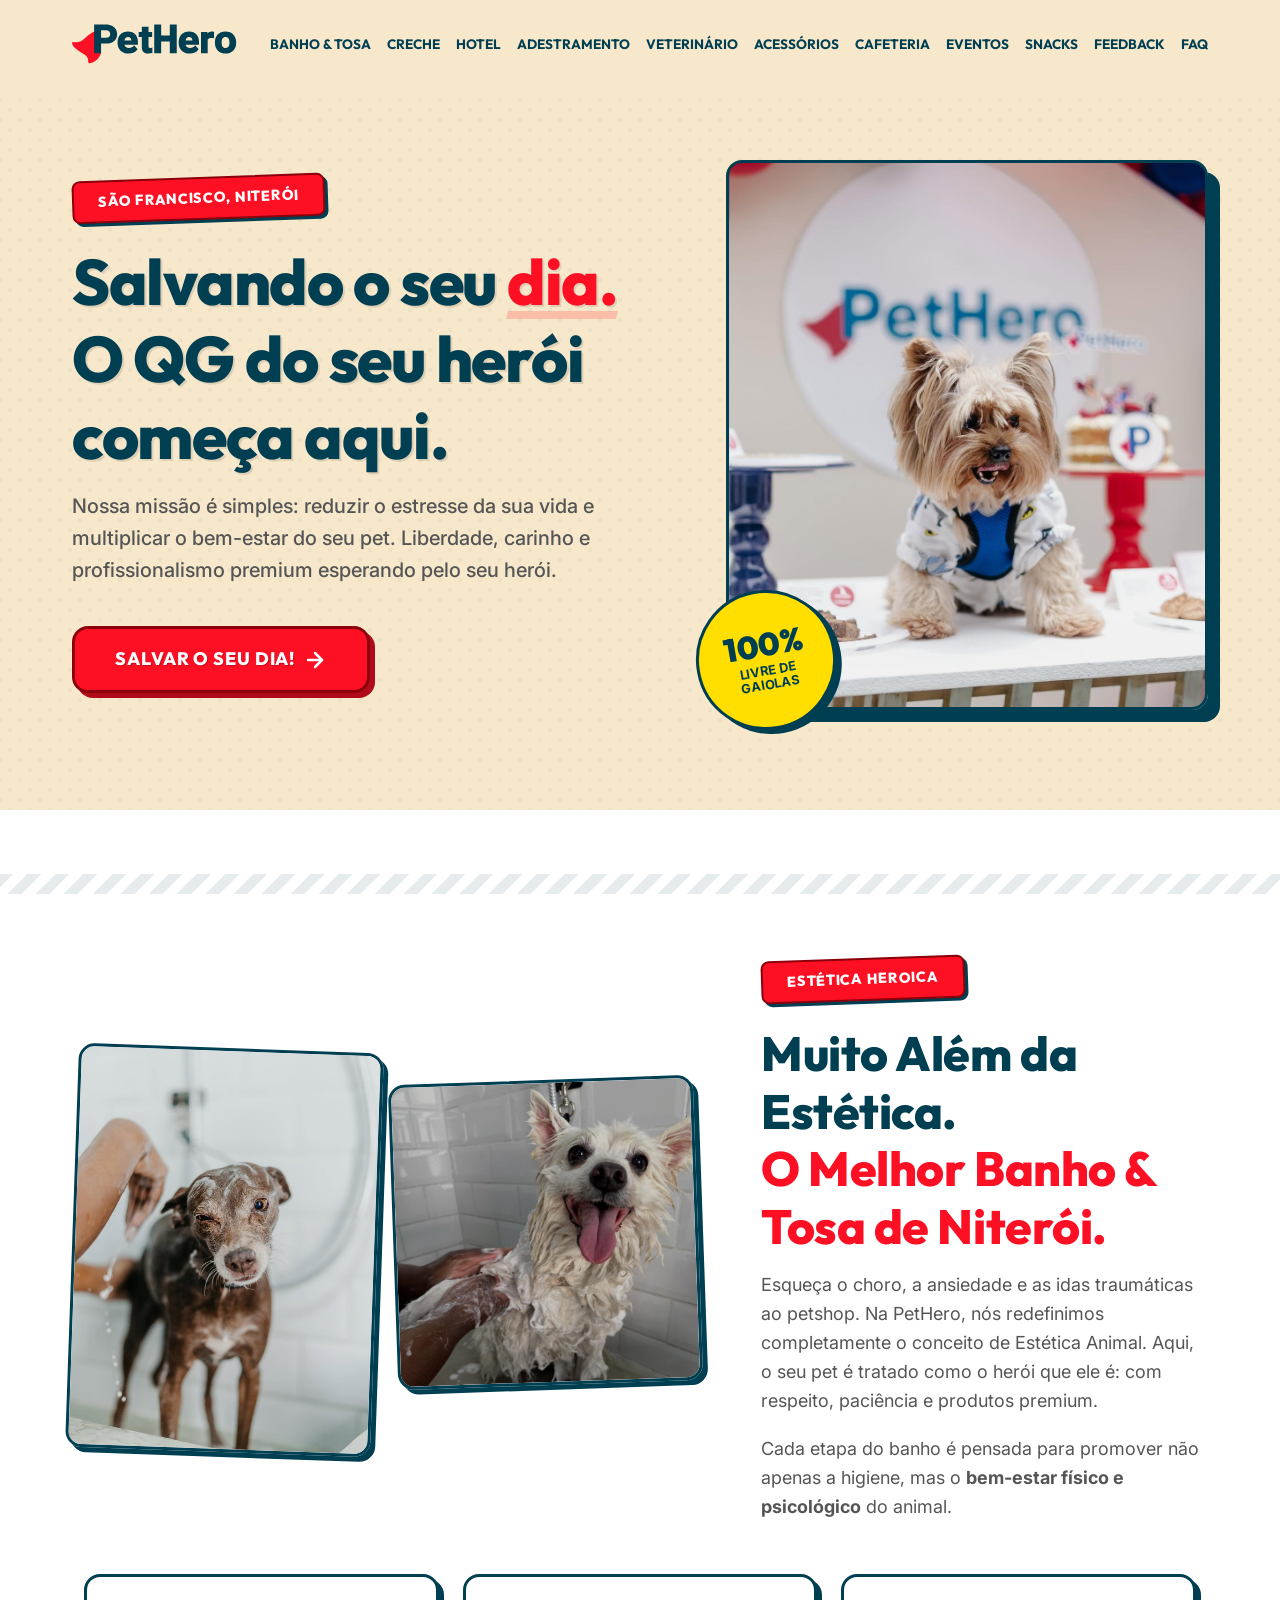
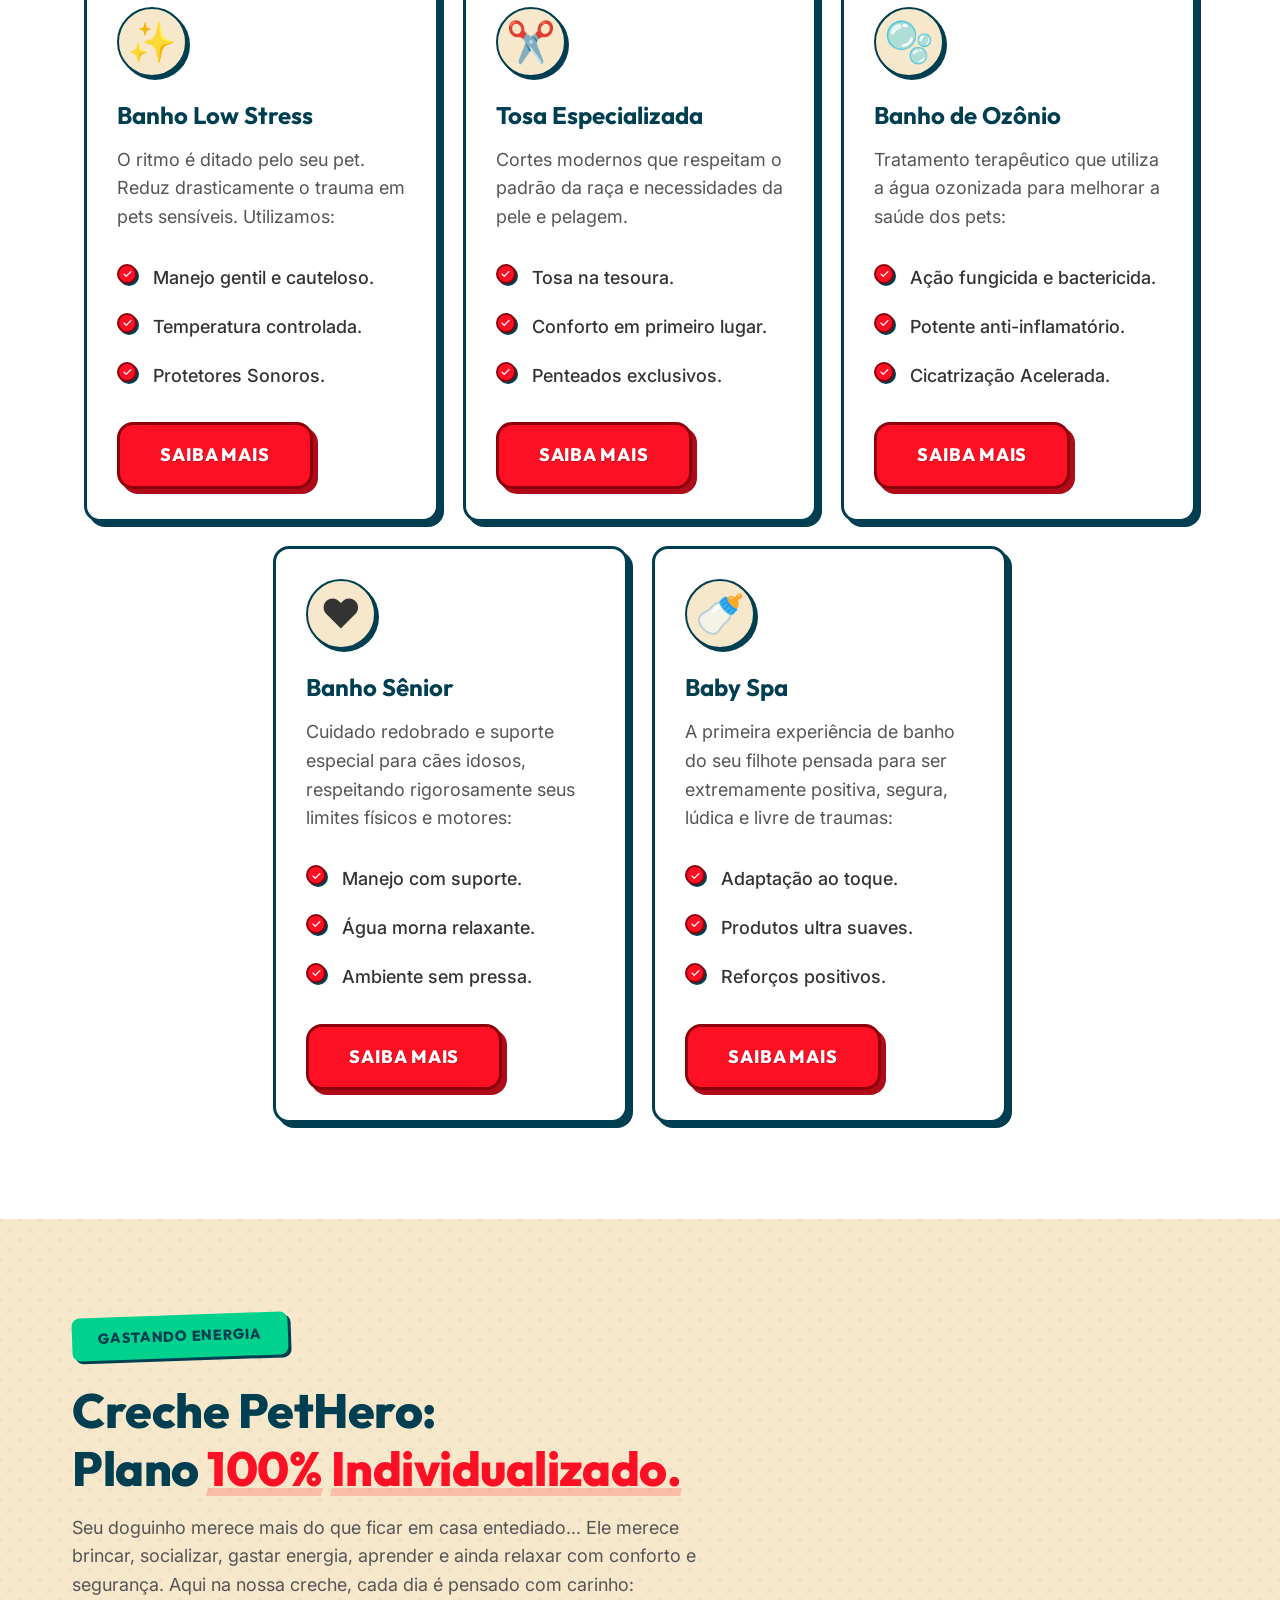
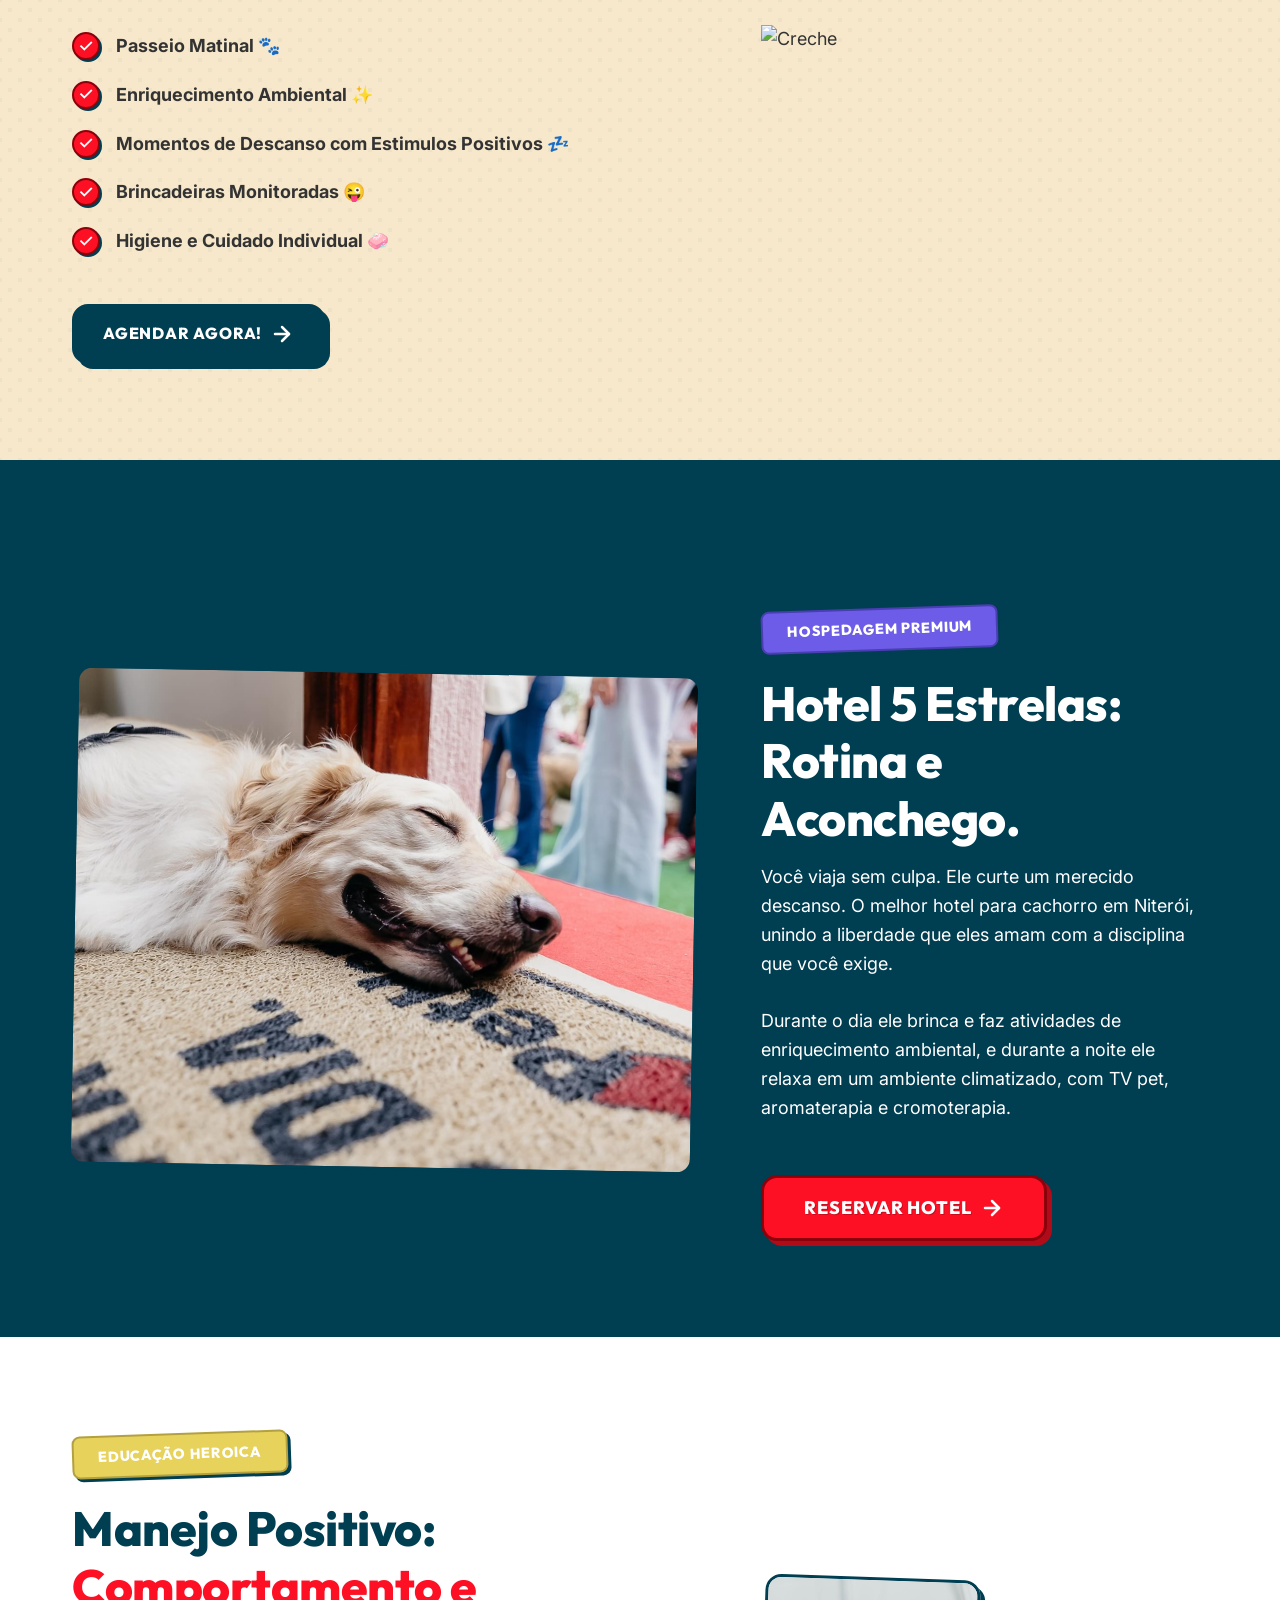
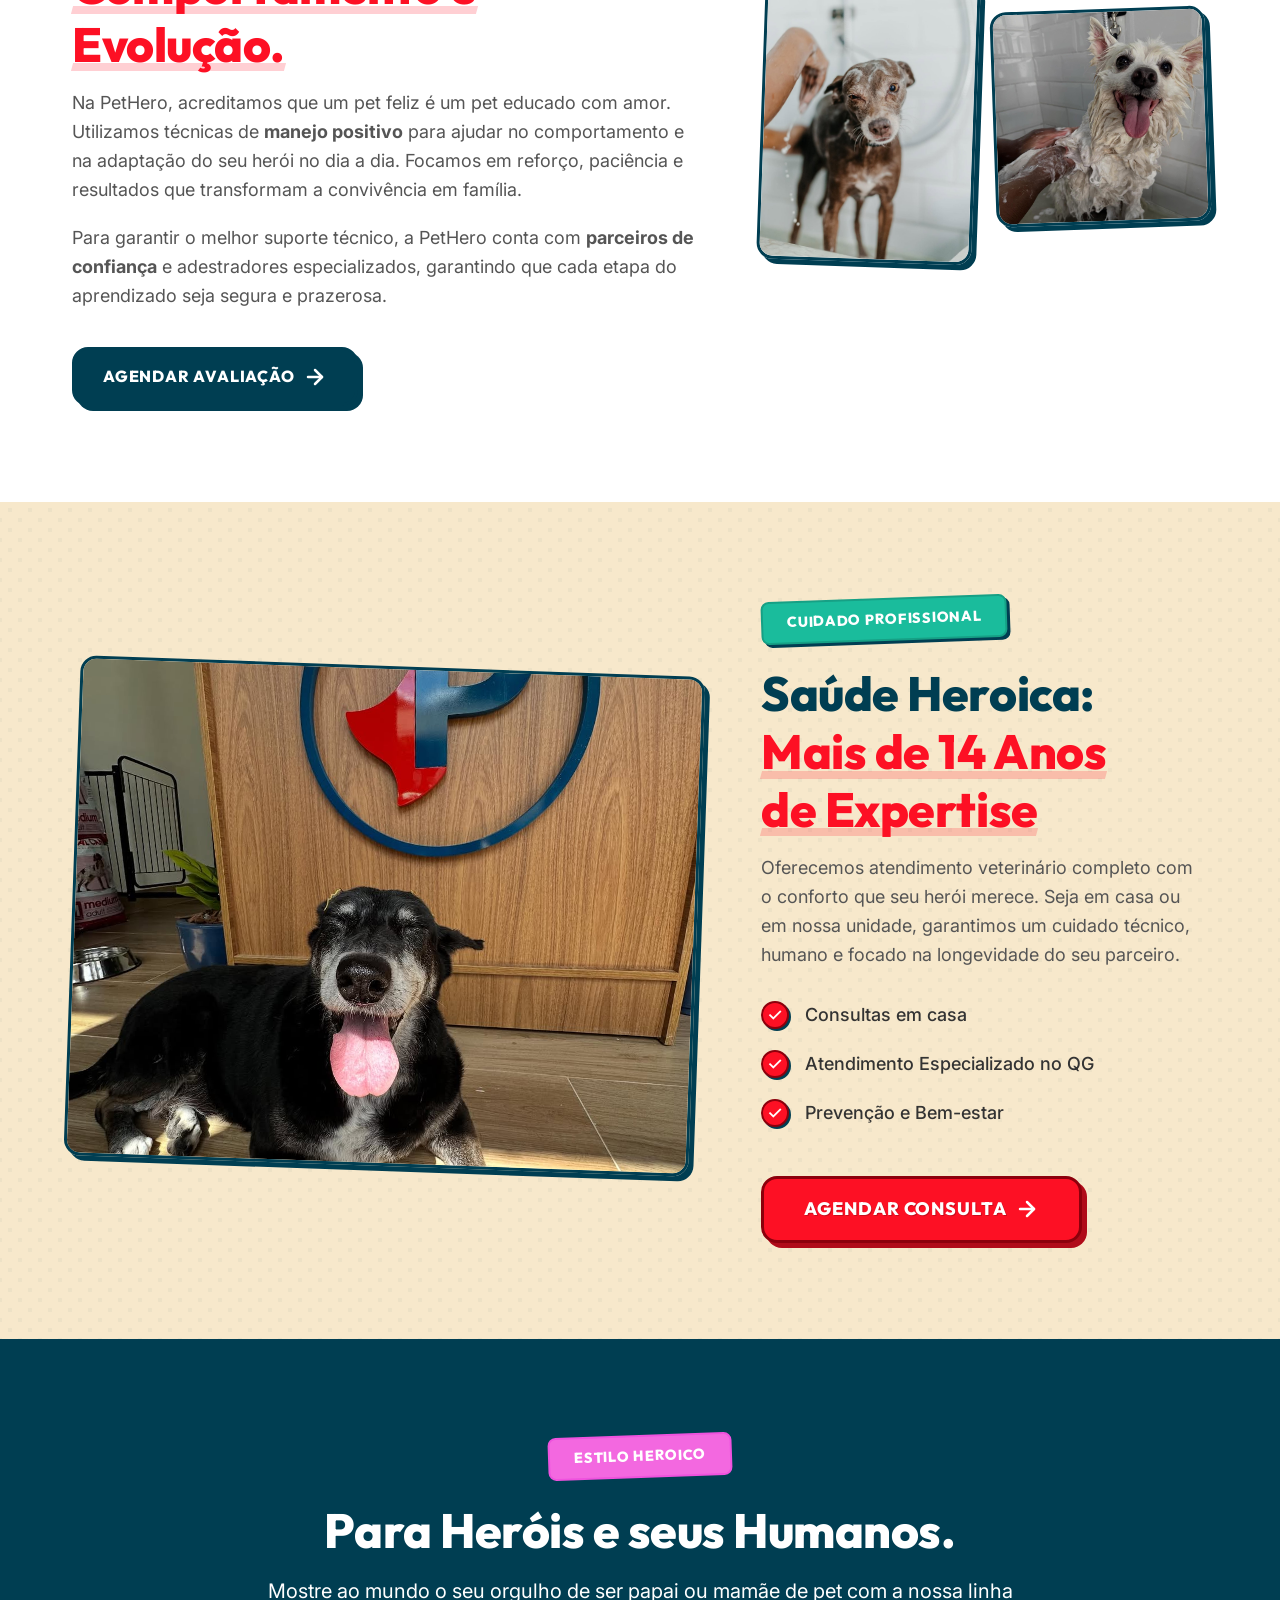
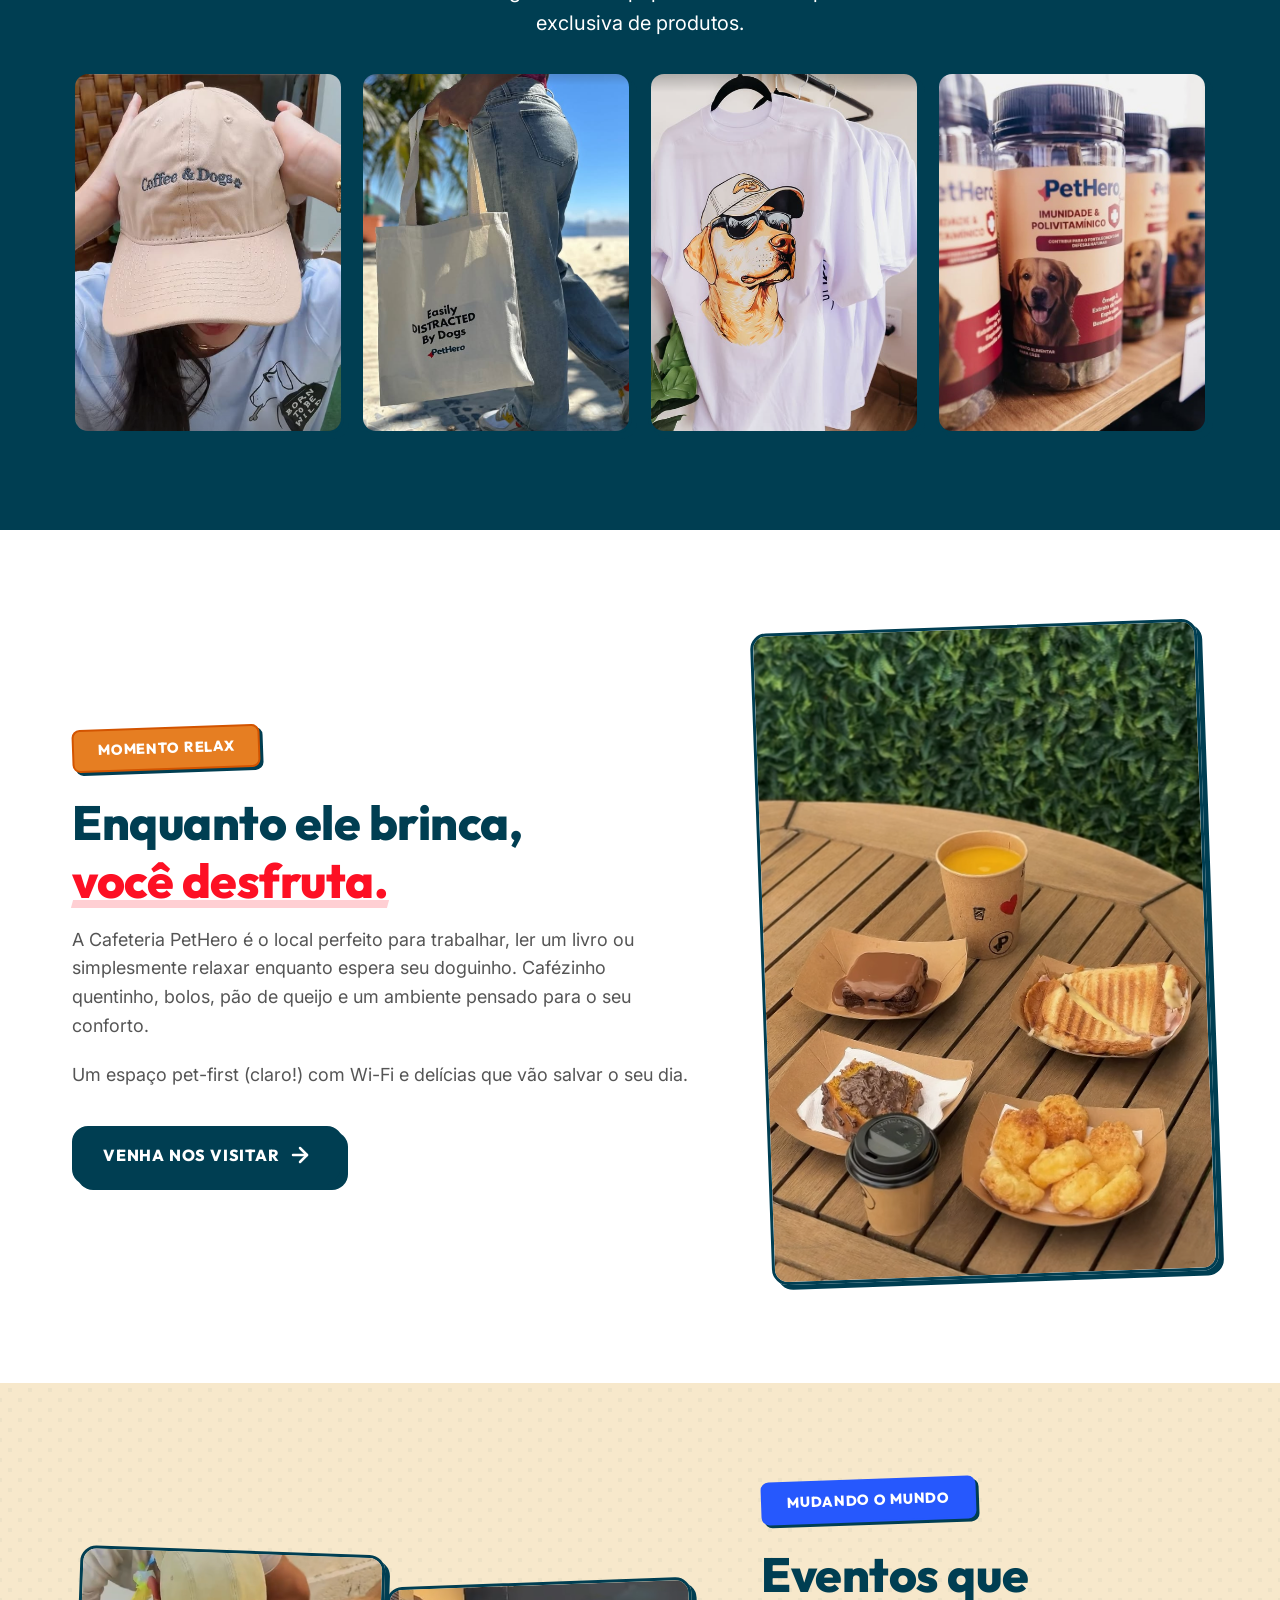
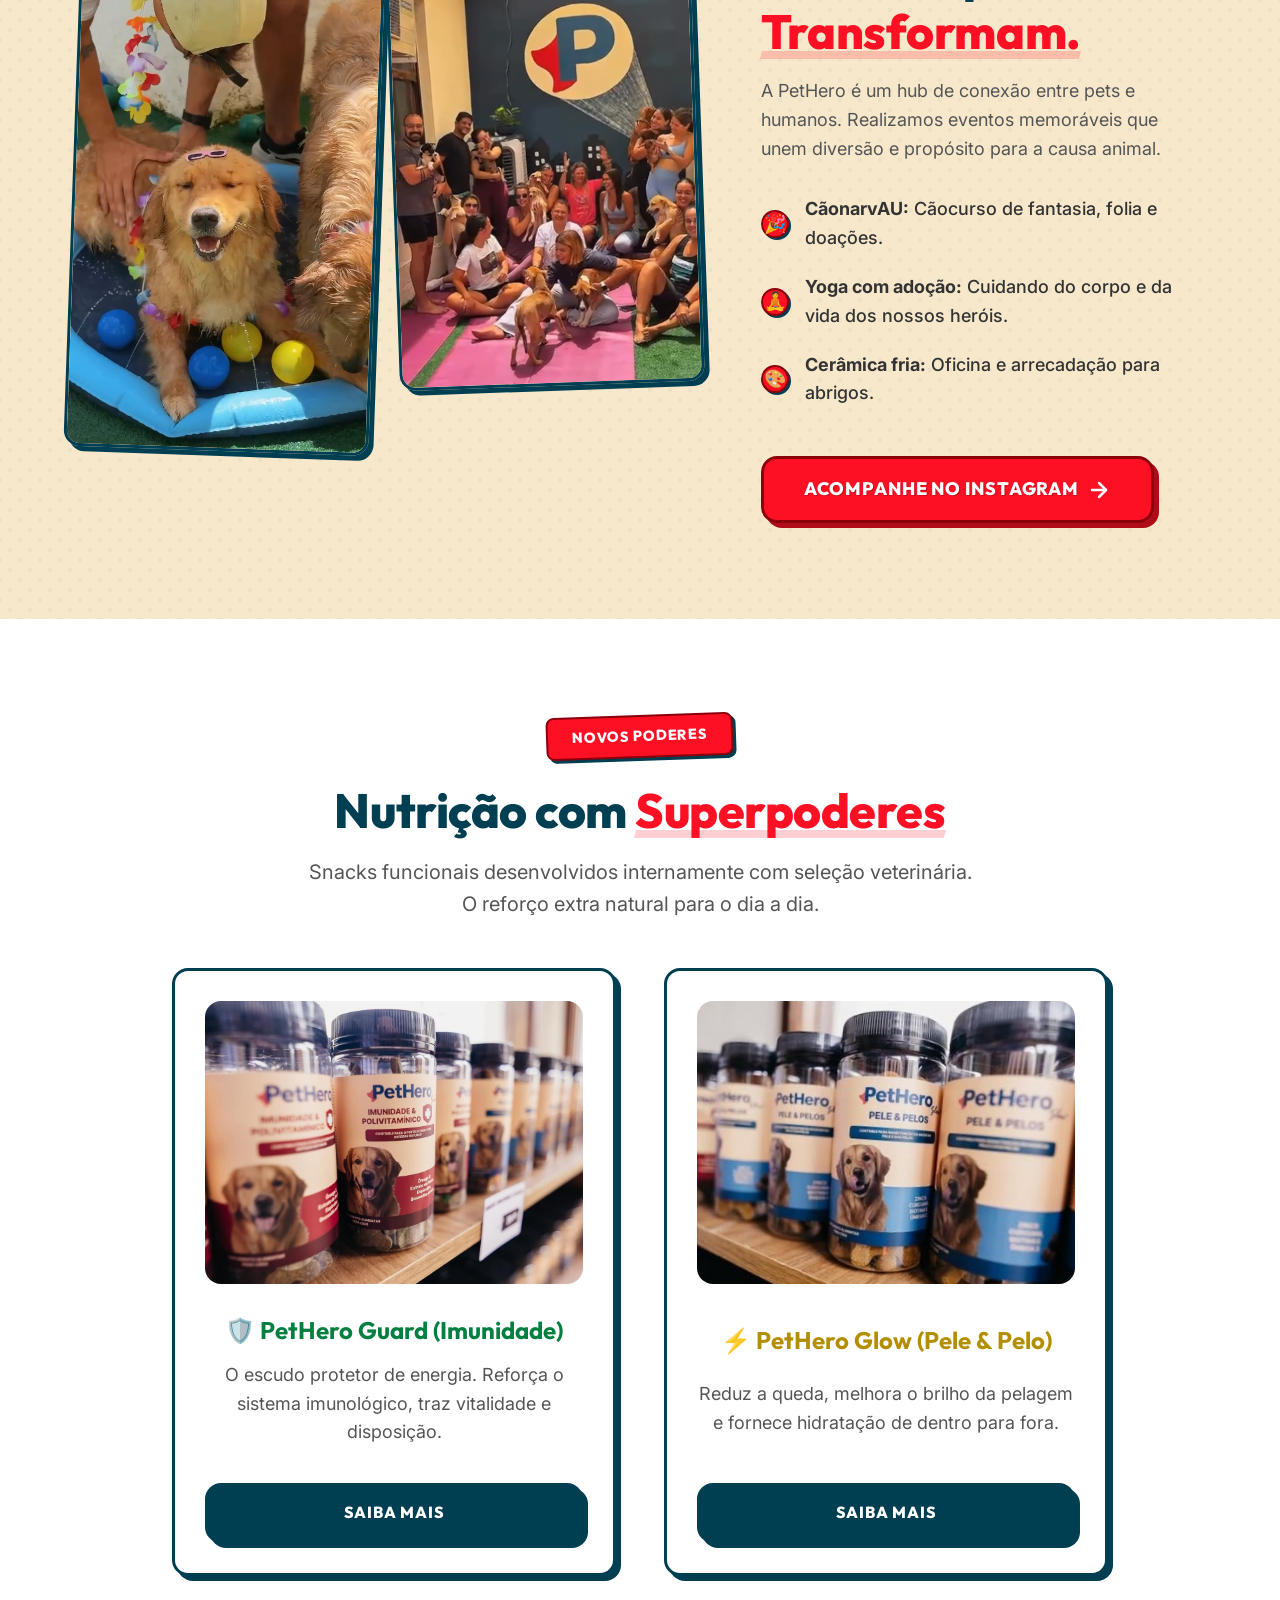
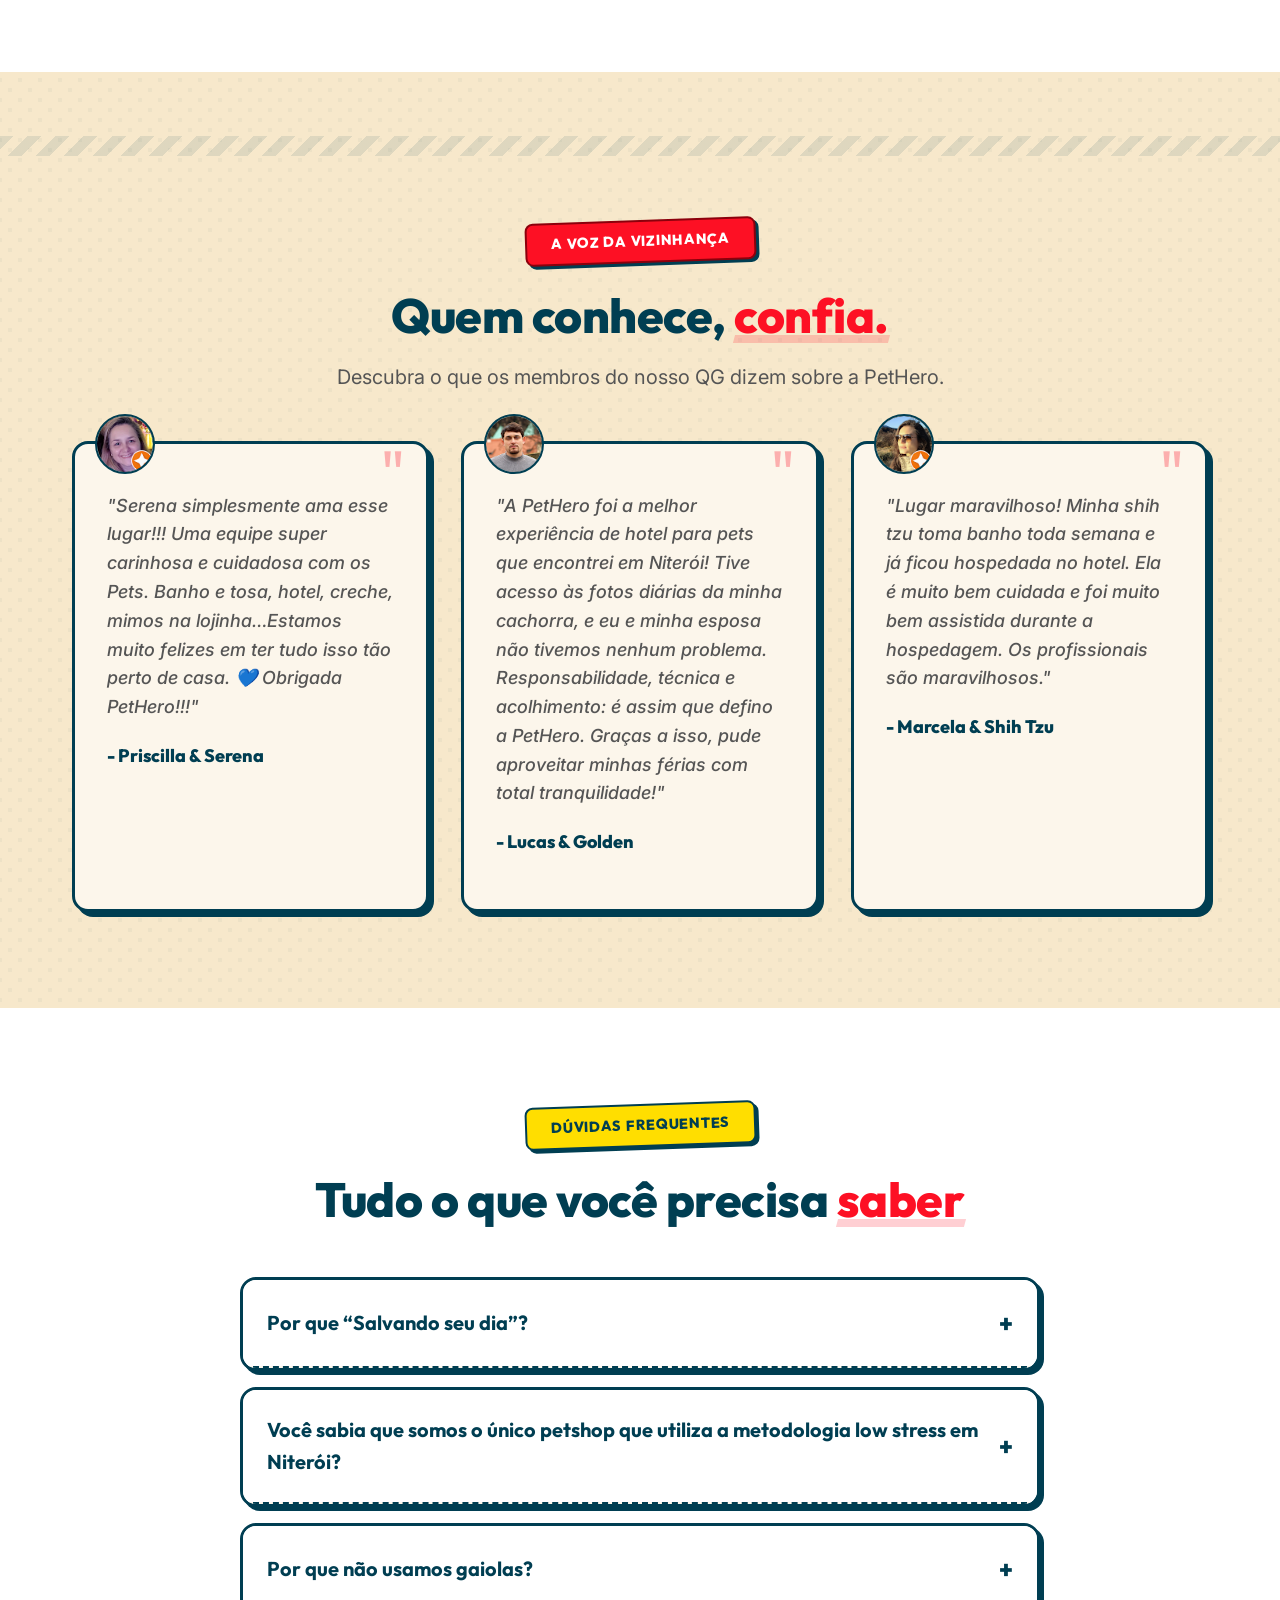
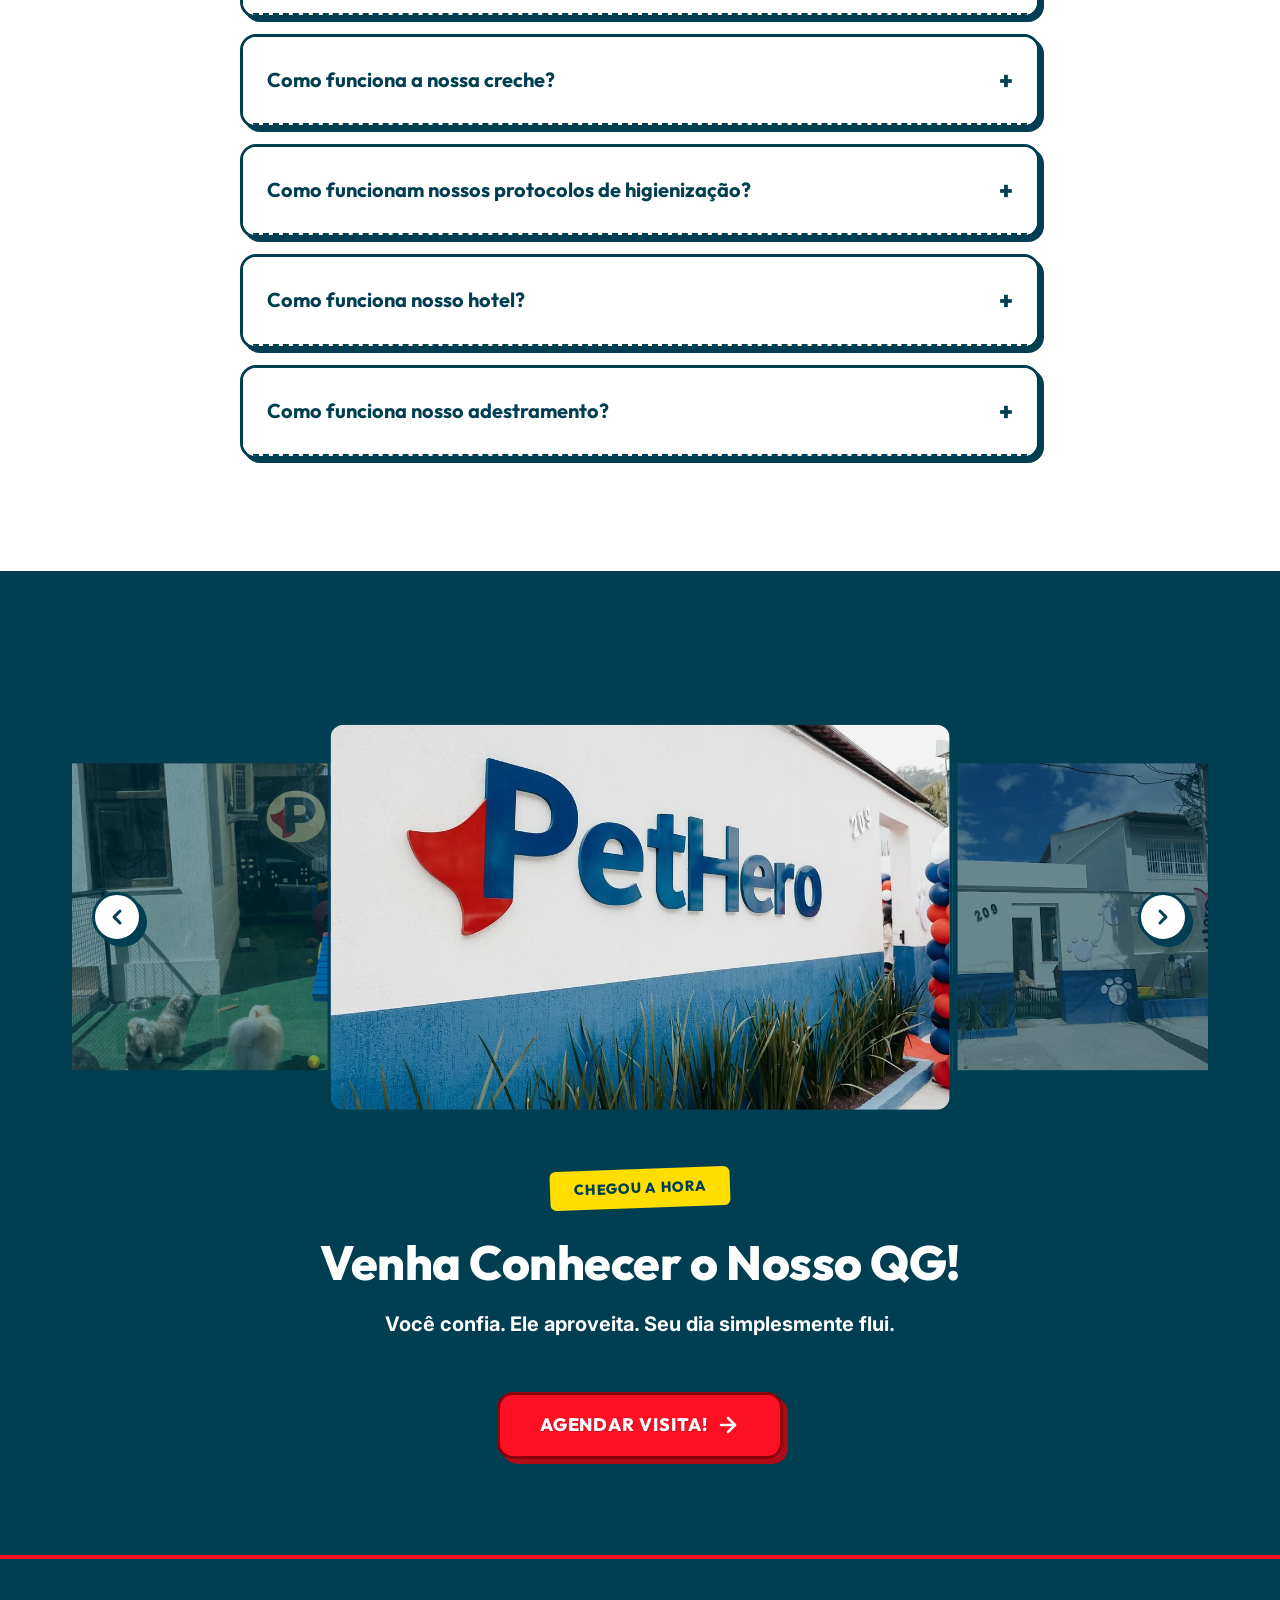
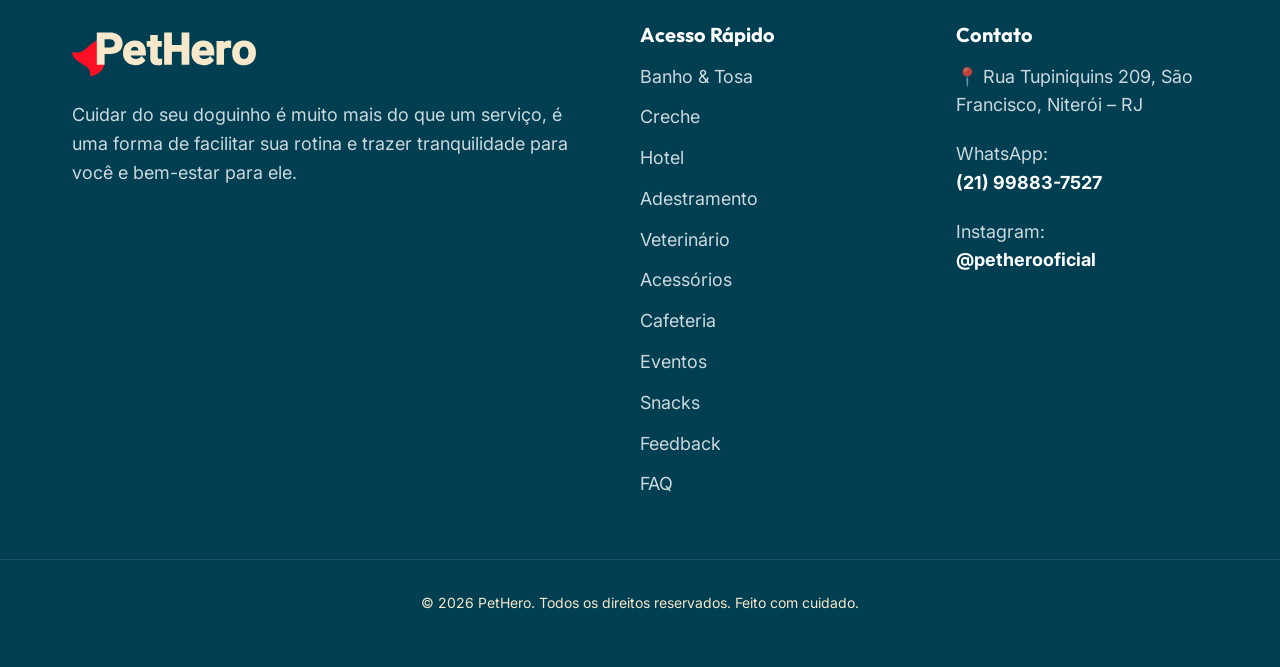
==== commit 6ac9062b: "Update index.html" ====
--- a/index.html
+++ b/index.html
@@ -226,7 +226,7 @@
             <ul class="check-list">
               <li>
                 <div class="check-icon-comic" style="width:20px;height:20px;font-size:12px;">✓</div>
-                <span>Adaptação sonora</span>
+                <span>Adaptação ao toque.</span>
               </li>
               <li>
                 <div class="check-icon-comic" style="width:20px;height:20px;font-size:12px;">✓</div>
--- a/styles.css
+++ b/styles.css
@@ -778,6 +778,11 @@
   border-top: 2px dashed var(--secondary-dark);
 }
 
+.faq-answer p {
+  text-wrap: balance;
+  text-align: left;
+}
+
 .faq-item.active .faq-answer {
   padding: 1.5rem;
   max-height: 800px;
